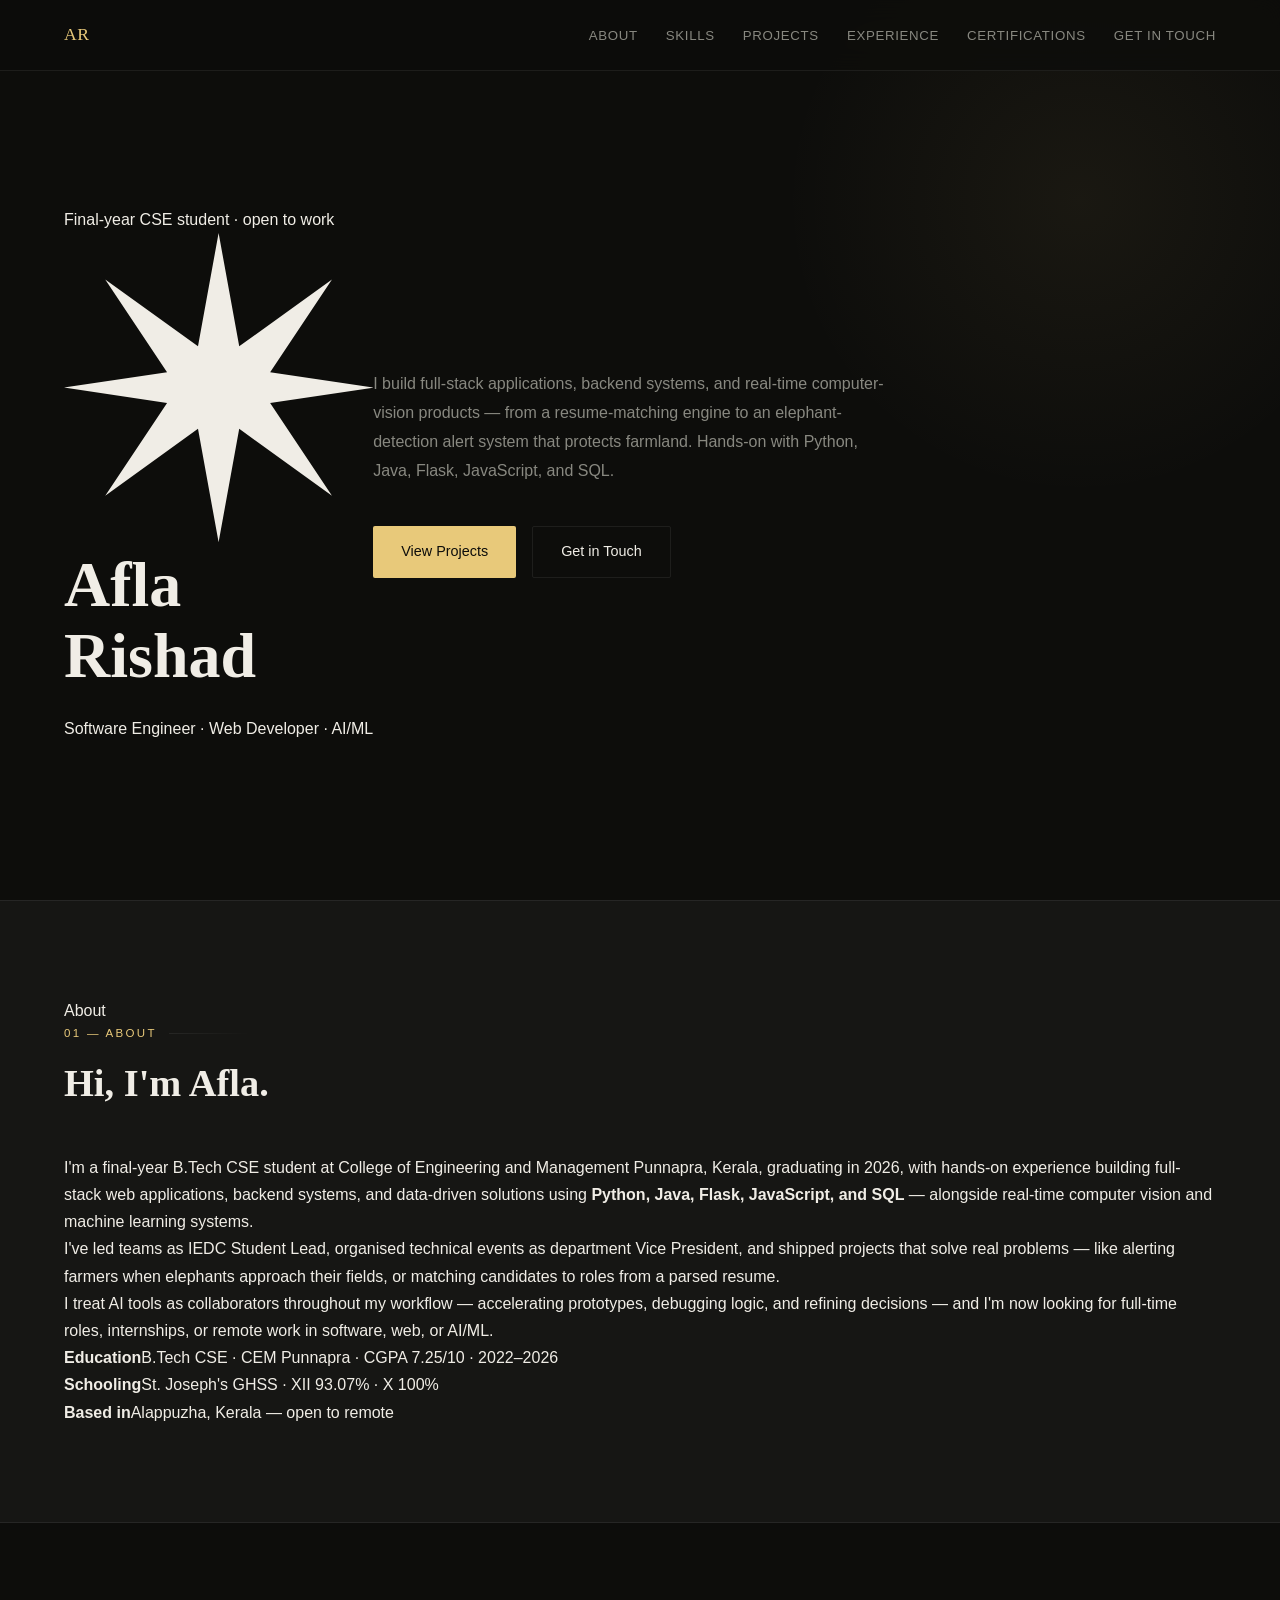
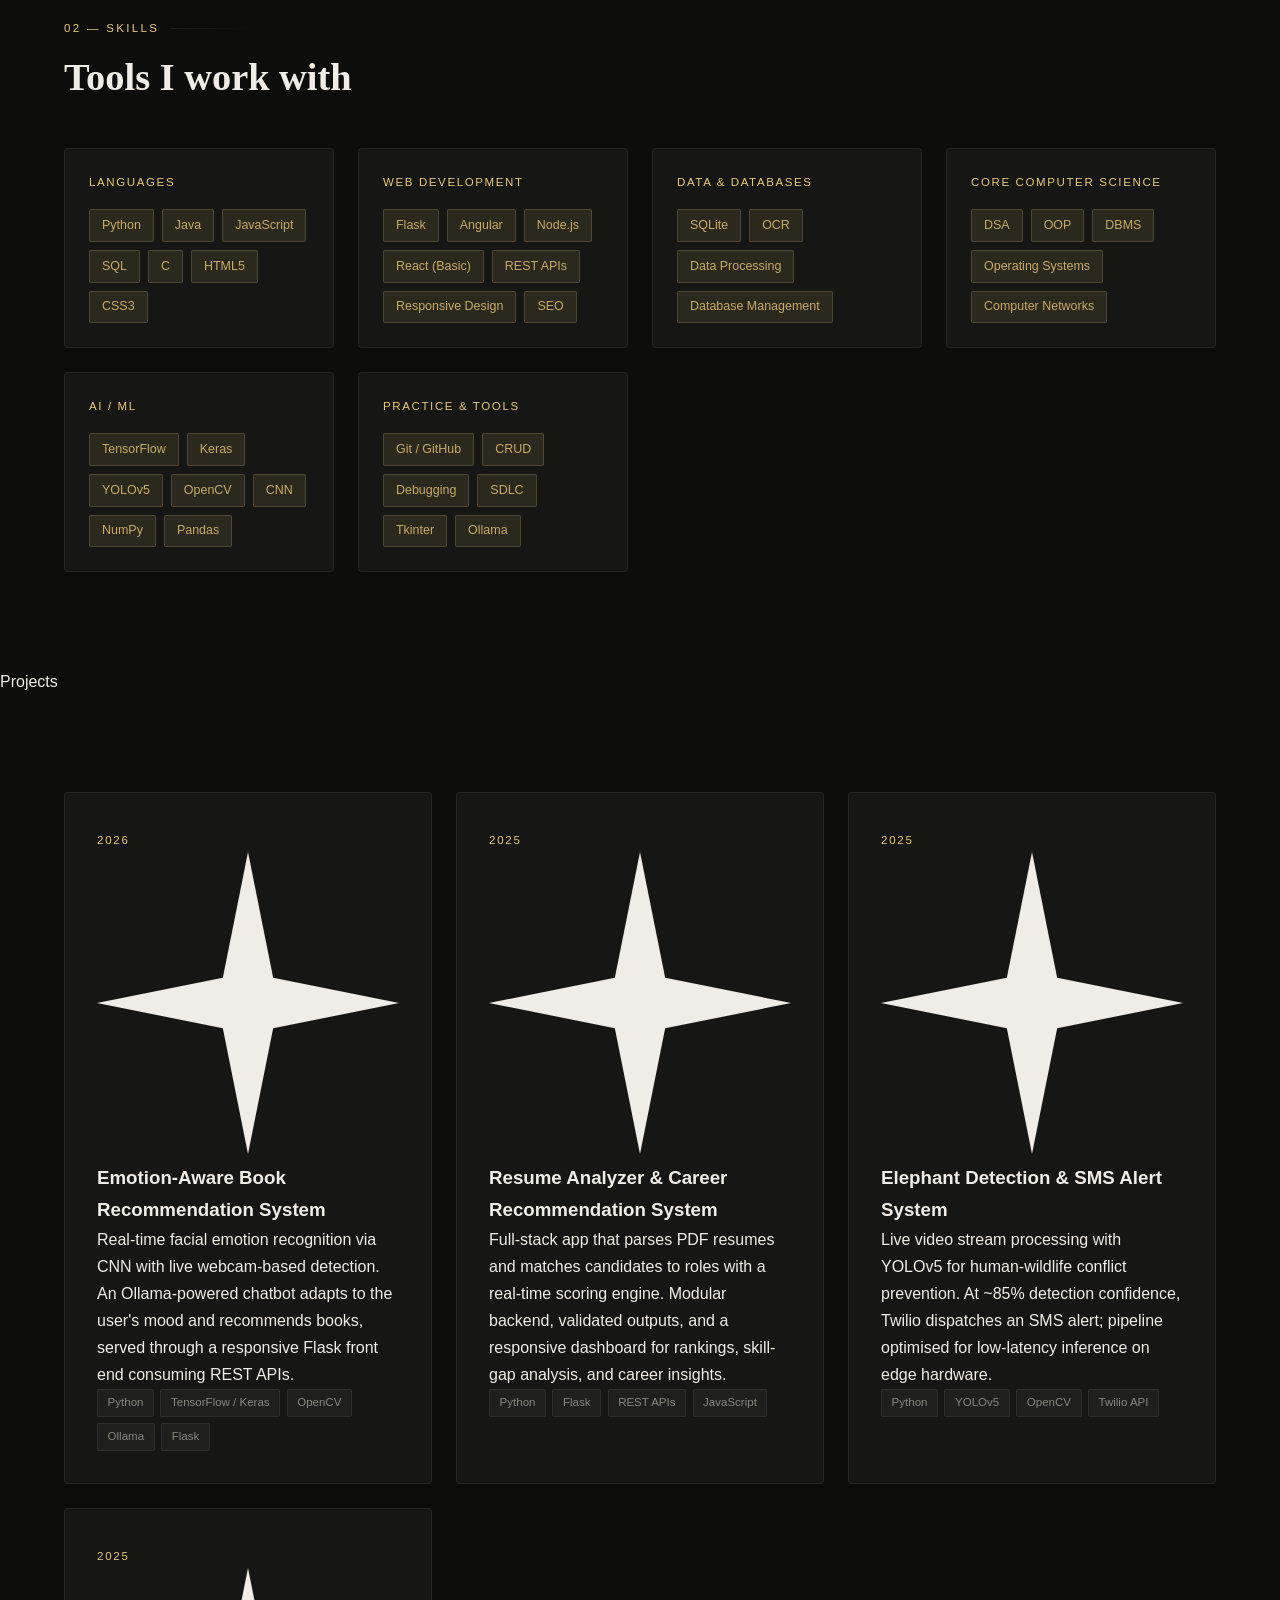
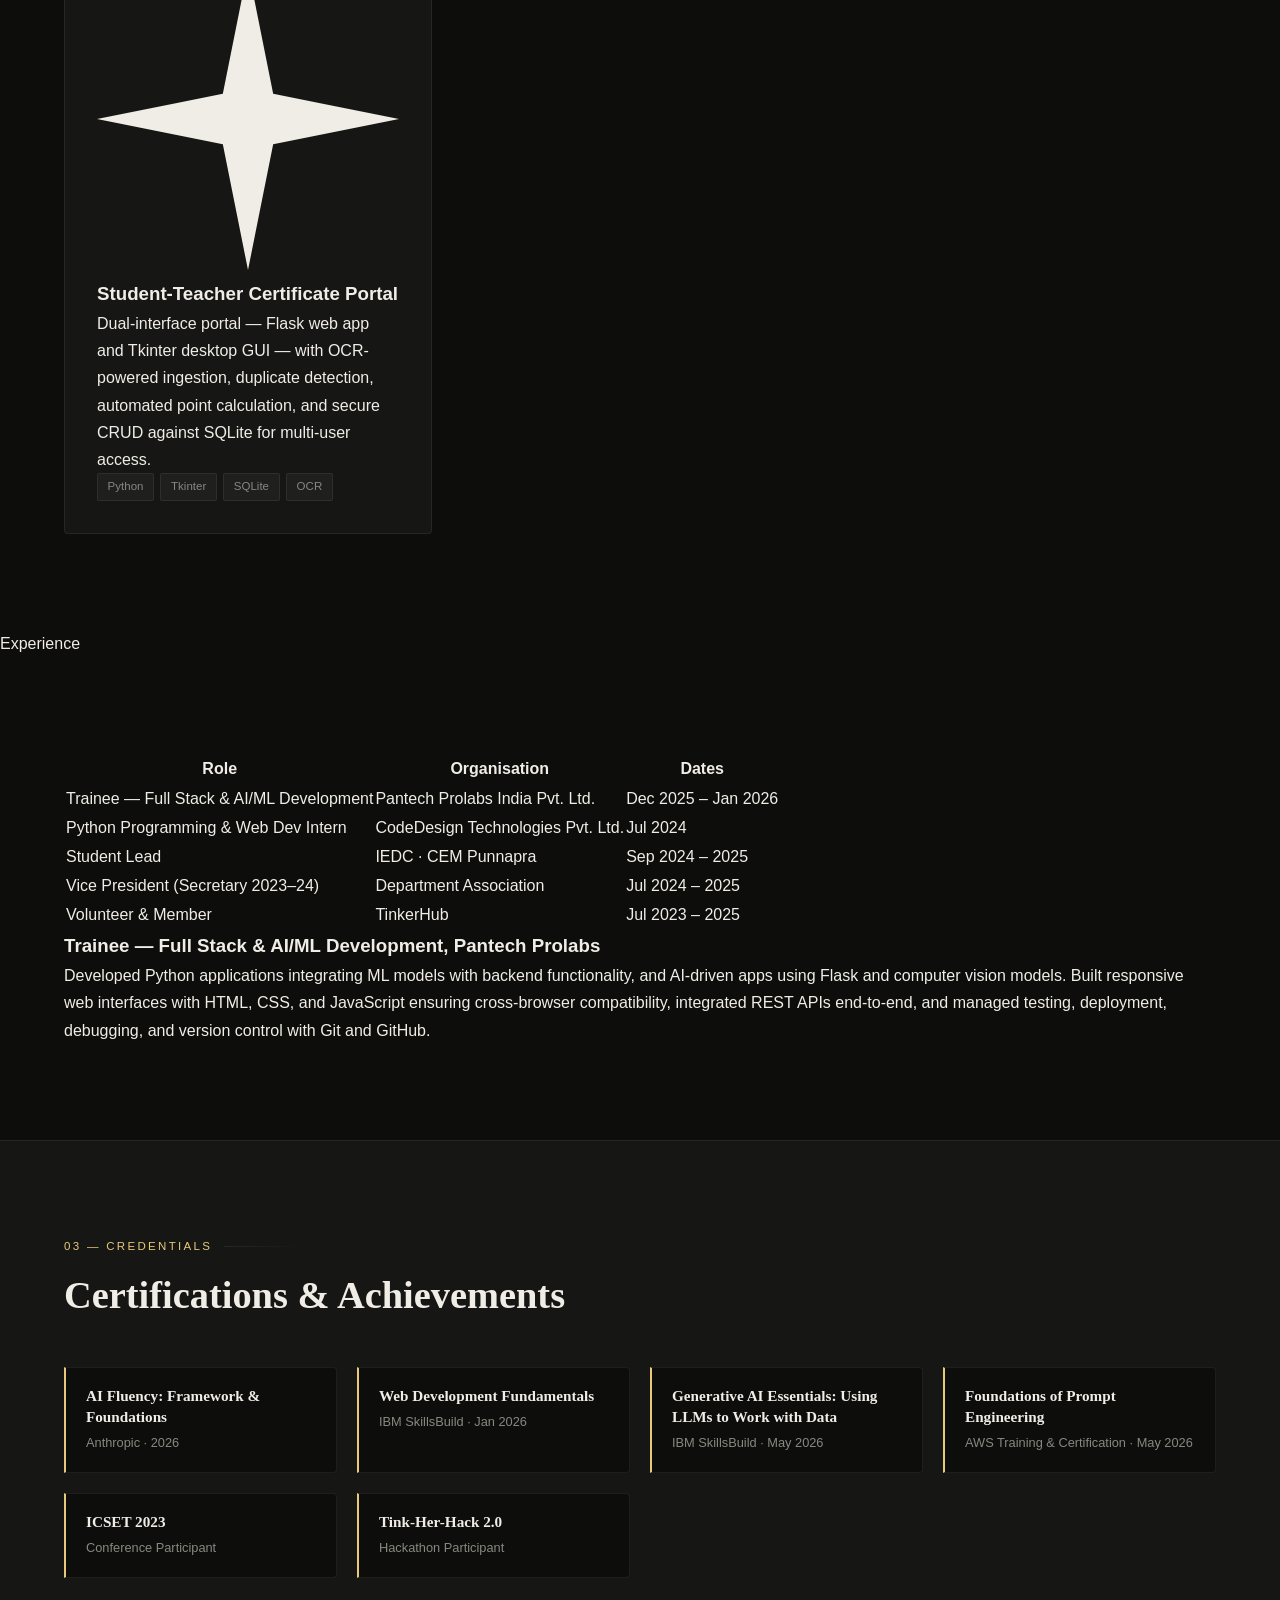
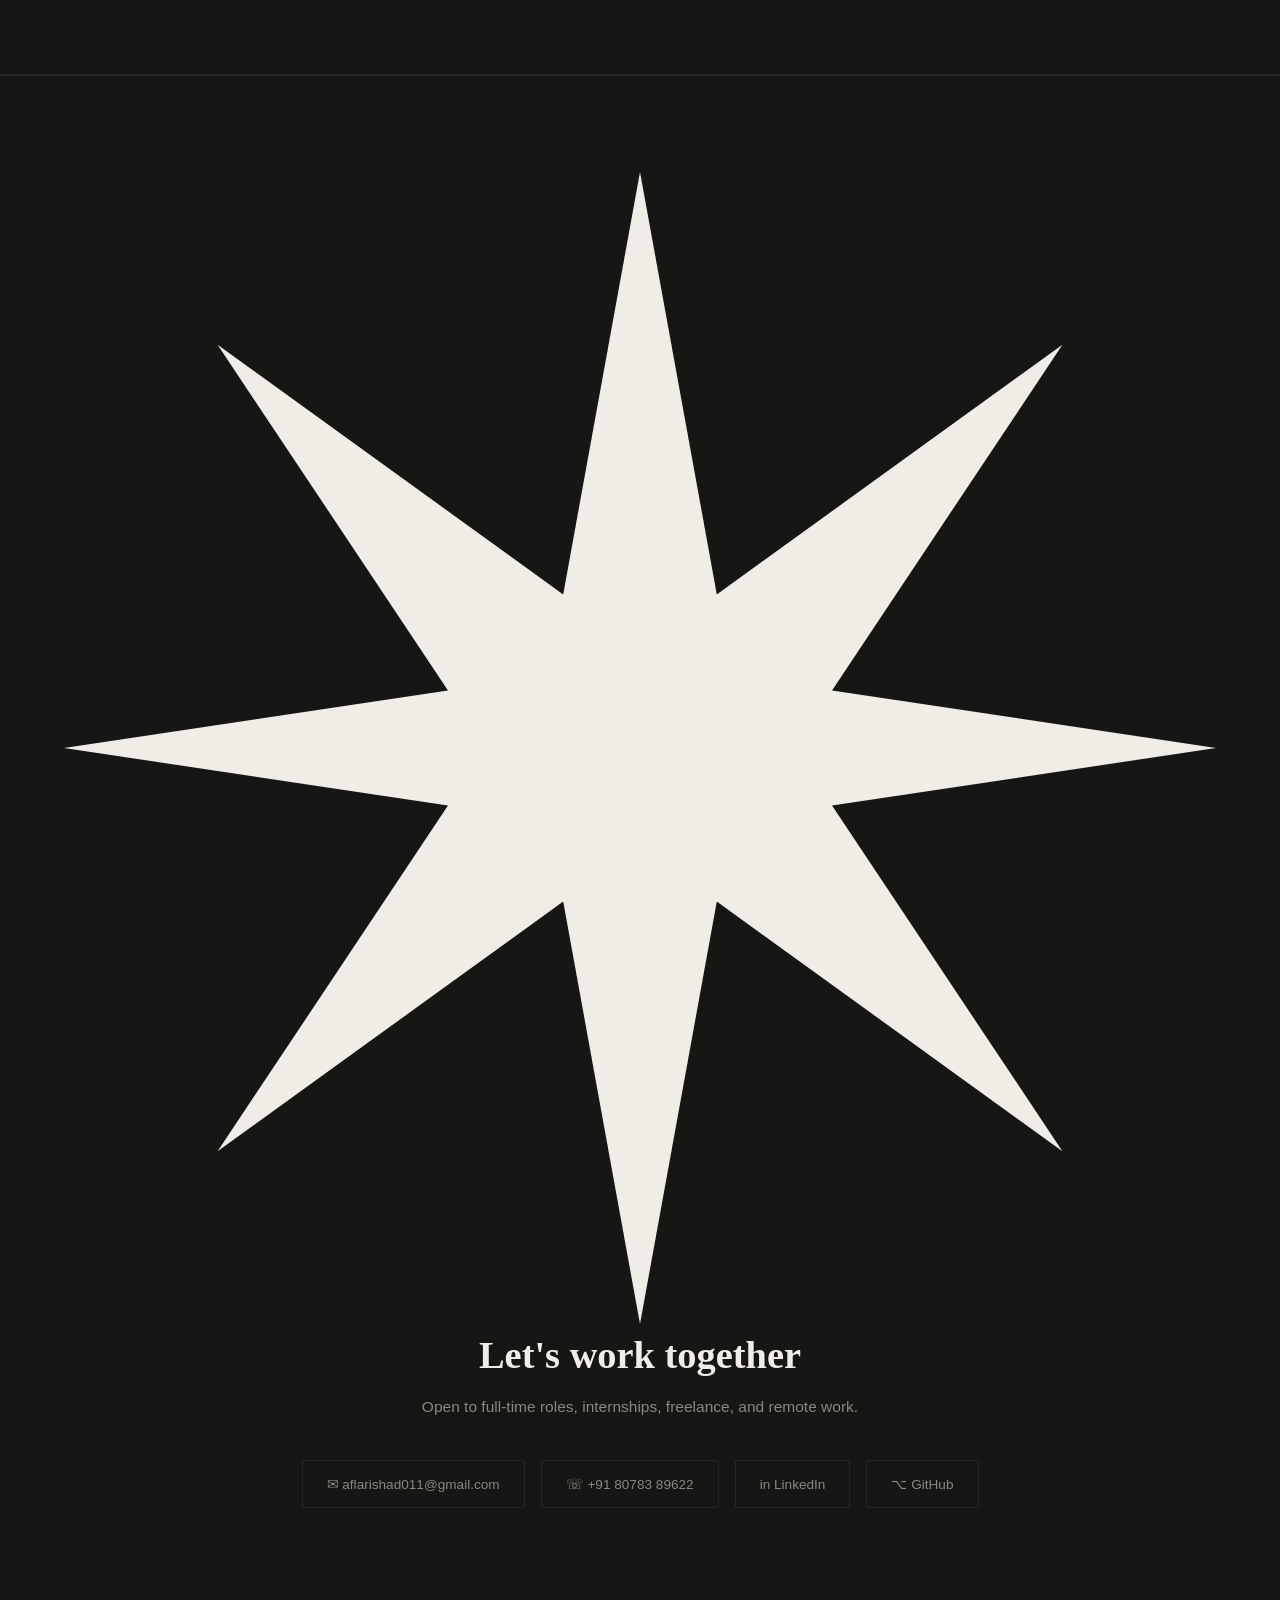
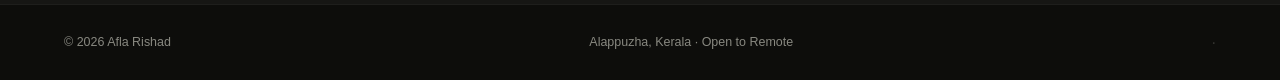
==== index.html @ 87b879f3 "Update index.html" ====
<!DOCTYPE html>
<html lang="en">
<head>
  <meta charset="UTF-8" />
  <meta name="viewport" content="width=device-width, initial-scale=1.0" />
  <title>Afla Rishad — Software Engineer</title>
  <link href="https://fonts.googleapis.com/css2?family=Space+Grotesk:wght@500;700&family=Inter:wght@400;500;600&display=swap" rel="stylesheet">
  <link rel="stylesheet" href="style.css">
</head>
<body>

<nav>
  <a href="#hero" class="nav-logo">AR</a>
  <ul class="nav-links">
    <li><a href="#about">About</a></li>
    <li><a href="#skills">Skills</a></li>
    <li><a href="#projects">Projects</a></li>
    <li><a href="#experience">Experience</a></li>
    <li><a href="#certifications">Certifications</a></li>
    <li><a href="#contact" class="nav-cta">Get in touch</a></li>
  </ul>
</nav>

<!-- HERO -->
<section id="hero">
  <div class="hero-card fade-in">
    <div class="hero-card-top">
      <span class="hero-tag">Final-year CSE student · open to work</span>
      <span class="hero-sun" aria-hidden="true">
        <svg viewBox="0 0 60 60"><path d="M30 0 L34 22 L52 9 L40 27 L60 30 L40 33 L52 51 L34 38 L30 60 L26 38 L8 51 L20 33 L0 30 L20 27 L8 9 L26 22 Z" fill="currentColor"/></svg>
      </span>
    </div>
    <h1>Afla<br>Rishad</h1>
    <p class="hero-role">Software Engineer · Web Developer · AI/ML</p>
    <div class="hero-shapes" aria-hidden="true">
      <span class="shape shape-yellow"></span>
      <span class="shape shape-blue"></span>
      <span class="shape shape-orange"></span>
    </div>
  </div>
  <div class="hero-side fade-in">
    <p class="hero-desc">
      I build full-stack applications, backend systems, and real-time computer-vision
      products — from a resume-matching engine to an elephant-detection alert system
      that protects farmland. Hands-on with Python, Java, Flask, JavaScript, and SQL.
    </p>
    <div class="hero-cta">
      <a href="#projects" class="btn-primary">View Projects</a>
      <a href="#contact" class="btn-ghost">Get in Touch</a>
    </div>
  </div>
</section>

<!-- ABOUT -->
<section id="about" class="about-section">
  <div class="about-card fade-in">
    <div class="about-photo">
      <span class="about-photo-label">About</span>
    </div>
    <div class="about-copy">
      <div class="section-label">01 — About</div>
      <h2>Hi, I'm Afla.</h2>
      <p>
        I'm a final-year B.Tech CSE student at College of Engineering and Management
        Punnapra, Kerala, graduating in 2026, with hands-on experience building
        full-stack web applications, backend systems, and data-driven solutions using
        <strong>Python, Java, Flask, JavaScript, and SQL</strong> — alongside real-time
        computer vision and machine learning systems.
      </p>
      <p>
        I've led teams as IEDC Student Lead, organised technical events as department
        Vice President, and shipped projects that solve real problems — like alerting
        farmers when elephants approach their fields, or matching candidates to roles
        from a parsed resume.
      </p>
      <p>
        I treat AI tools as collaborators throughout my workflow — accelerating
        prototypes, debugging logic, and refining decisions — and I'm now looking for
        full-time roles, internships, or remote work in software, web, or AI/ML.
      </p>
      <div class="about-facts">
        <div class="fact"><strong>Education</strong><span>B.Tech CSE · CEM Punnapra · CGPA 7.25/10 · 2022–2026</span></div>
        <div class="fact"><strong>Schooling</strong><span>St. Joseph's GHSS · XII 93.07% · X 100%</span></div>
        <div class="fact"><strong>Based in</strong><span>Alappuzha, Kerala — open to remote</span></div>
      </div>
    </div>
  </div>
</section>

<!-- SKILLS -->
<section id="skills">
  <div class="section-label fade-in">02 — Skills</div>
  <h2 class="fade-in">Tools I work with</h2>
  <div class="skills-grid fade-in">
    <div class="skill-group">
      <div class="skill-group-title">Languages</div>
      <div class="skill-tags">
        <span class="tag tag-green">Python</span>
        <span class="tag tag-green">Java</span>
        <span class="tag tag-green">JavaScript</span>
        <span class="tag tag-green">SQL</span>
        <span class="tag tag-green">C</span>
        <span class="tag tag-green">HTML5</span>
        <span class="tag tag-green">CSS3</span>
      </div>
    </div>
    <div class="skill-group">
      <div class="skill-group-title">Web Development</div>
      <div class="skill-tags">
        <span class="tag tag-blue">Flask</span>
        <span class="tag tag-blue">Angular</span>
        <span class="tag tag-blue">Node.js</span>
        <span class="tag tag-blue">React (Basic)</span>
        <span class="tag tag-blue">REST APIs</span>
        <span class="tag tag-blue">Responsive Design</span>
        <span class="tag tag-blue">SEO</span>
      </div>
    </div>
    <div class="skill-group">
      <div class="skill-group-title">Data & Databases</div>
      <div class="skill-tags">
        <span class="tag tag-yellow">SQLite</span>
        <span class="tag tag-yellow">OCR</span>
        <span class="tag tag-yellow">Data Processing</span>
        <span class="tag tag-yellow">Database Management</span>
      </div>
    </div>
    <div class="skill-group">
      <div class="skill-group-title">Core Computer Science</div>
      <div class="skill-tags">
        <span class="tag tag-orange">DSA</span>
        <span class="tag tag-orange">OOP</span>
        <span class="tag tag-orange">DBMS</span>
        <span class="tag tag-orange">Operating Systems</span>
        <span class="tag tag-orange">Computer Networks</span>
      </div>
    </div>
    <div class="skill-group">
      <div class="skill-group-title">AI / ML</div>
      <div class="skill-tags">
        <span class="tag tag-green">TensorFlow</span>
        <span class="tag tag-green">Keras</span>
        <span class="tag tag-green">YOLOv5</span>
        <span class="tag tag-green">OpenCV</span>
        <span class="tag tag-green">CNN</span>
        <span class="tag tag-green">NumPy</span>
        <span class="tag tag-green">Pandas</span>
      </div>
    </div>
    <div class="skill-group">
      <div class="skill-group-title">Practice & Tools</div>
      <div class="skill-tags">
        <span class="tag tag-blue">Git / GitHub</span>
        <span class="tag tag-blue">CRUD</span>
        <span class="tag tag-blue">Debugging</span>
        <span class="tag tag-blue">SDLC</span>
        <span class="tag tag-blue">Tkinter</span>
        <span class="tag tag-blue">Ollama</span>
      </div>
    </div>
  </div>
</section>

<!-- SECTION BANNER -->
<div class="banner banner-orange fade-in">
  <span>Projects</span>
</div>

<!-- PROJECTS -->
<section id="projects" class="projects-section">
  <div class="projects-grid fade-in">

    <article class="project-card">
      <div class="project-card-head">
        <span class="project-year">2026</span>
        <span class="project-spark" aria-hidden="true">
          <svg viewBox="0 0 24 24"><path d="M12 0l2 10 10 2-10 2-2 10-2-10L0 12l10-2z" fill="currentColor"/></svg>
        </span>
      </div>
      <h3>Emotion-Aware Book Recommendation System</h3>
      <p>
        Real-time facial emotion recognition via CNN with live webcam-based detection.
        An Ollama-powered chatbot adapts to the user's mood and recommends books,
        served through a responsive Flask front end consuming REST APIs.
      </p>
      <div class="project-stack">
        <span class="stack-tag">Python</span><span class="stack-tag">TensorFlow / Keras</span>
        <span class="stack-tag">OpenCV</span><span class="stack-tag">Ollama</span>
        <span class="stack-tag">Flask</span>
      </div>
    </article>

    <article class="project-card project-card-dark">
      <div class="project-card-head">
        <span class="project-year">2025</span>
        <span class="project-spark" aria-hidden="true">
          <svg viewBox="0 0 24 24"><path d="M12 0l2 10 10 2-10 2-2 10-2-10L0 12l10-2z" fill="currentColor"/></svg>
        </span>
      </div>
      <h3>Resume Analyzer & Career Recommendation System</h3>
      <p>
        Full-stack app that parses PDF resumes and matches candidates to roles with a
        real-time scoring engine. Modular backend, validated outputs, and a responsive
        dashboard for rankings, skill-gap analysis, and career insights.
      </p>
      <div class="project-stack">
        <span class="stack-tag">Python</span><span class="stack-tag">Flask</span>
        <span class="stack-tag">REST APIs</span><span class="stack-tag">JavaScript</span>
      </div>
    </article>

    <article class="project-card">
      <div class="project-card-head">
        <span class="project-year">2025</span>
        <span class="project-spark" aria-hidden="true">
          <svg viewBox="0 0 24 24"><path d="M12 0l2 10 10 2-10 2-2 10-2-10L0 12l10-2z" fill="currentColor"/></svg>
        </span>
      </div>
      <h3>Elephant Detection & SMS Alert System</h3>
      <p>
        Live video stream processing with YOLOv5 for human-wildlife conflict prevention.
        At ~85% detection confidence, Twilio dispatches an SMS alert; pipeline optimised
        for low-latency inference on edge hardware.
      </p>
      <div class="project-stack">
        <span class="stack-tag">Python</span><span class="stack-tag">YOLOv5</span>
        <span class="stack-tag">OpenCV</span><span class="stack-tag">Twilio API</span>
      </div>
    </article>

    <article class="project-card project-card-dark">
      <div class="project-card-head">
        <span class="project-year">2025</span>
        <span class="project-spark" aria-hidden="true">
          <svg viewBox="0 0 24 24"><path d="M12 0l2 10 10 2-10 2-2 10-2-10L0 12l10-2z" fill="currentColor"/></svg>
        </span>
      </div>
      <h3>Student-Teacher Certificate Portal</h3>
      <p>
        Dual-interface portal — Flask web app and Tkinter desktop GUI — with OCR-powered
        ingestion, duplicate detection, automated point calculation, and secure CRUD
        against SQLite for multi-user access.
      </p>
      <div class="project-stack">
        <span class="stack-tag">Python</span><span class="stack-tag">Tkinter</span>
        <span class="stack-tag">SQLite</span><span class="stack-tag">OCR</span>
      </div>
    </article>

  </div>
</section>

<!-- SECTION BANNER -->
<div class="banner banner-stripes fade-in">
  <span>Experience</span>
</div>

<!-- EXPERIENCE -->
<section id="experience">
  <table class="exp-table fade-in">
    <thead>
      <tr><th>Role</th><th>Organisation</th><th>Dates</th></tr>
    </thead>
    <tbody>
      <tr>
        <td>Trainee — Full Stack & AI/ML Development</td>
        <td>Pantech Prolabs India Pvt. Ltd.</td>
        <td>Dec 2025 – Jan 2026</td>
      </tr>
      <tr>
        <td>Python Programming & Web Dev Intern</td>
        <td>CodeDesign Technologies Pvt. Ltd.</td>
        <td>Jul 2024</td>
      </tr>
      <tr>
        <td>Student Lead</td>
        <td>IEDC · CEM Punnapra</td>
        <td>Sep 2024 – 2025</td>
      </tr>
      <tr>
        <td>Vice President <span class="muted-note">(Secretary 2023–24)</span></td>
        <td>Department Association</td>
        <td>Jul 2024 – 2025</td>
      </tr>
      <tr>
        <td>Volunteer & Member</td>
        <td>TinkerHub</td>
        <td>Jul 2023 – 2025</td>
      </tr>
    </tbody>
  </table>

  <div class="exp-detail fade-in">
    <h3>Trainee — Full Stack & AI/ML Development, Pantech Prolabs</h3>
    <p>
      Developed Python applications integrating ML models with backend functionality,
      and AI-driven apps using Flask and computer vision models. Built responsive web
      interfaces with HTML, CSS, and JavaScript ensuring cross-browser compatibility,
      integrated REST APIs end-to-end, and managed testing, deployment, debugging, and
      version control with Git and GitHub.
    </p>
  </div>
</section>

<!-- CERTIFICATIONS -->
<section id="certifications">
  <div class="section-label fade-in">03 — Credentials</div>
  <h2 class="fade-in">Certifications & Achievements</h2>
  <div class="cert-grid fade-in">
    <div class="cert-item"><strong>AI Fluency: Framework & Foundations</strong><span>Anthropic · 2026</span></div>
    <div class="cert-item"><strong>Web Development Fundamentals</strong><span>IBM SkillsBuild · Jan 2026</span></div>
    <div class="cert-item"><strong>Generative AI Essentials: Using LLMs to Work with Data</strong><span>IBM SkillsBuild · May 2026</span></div>
    <div class="cert-item"><strong>Foundations of Prompt Engineering</strong><span>AWS Training & Certification · May 2026</span></div>
    <div class="cert-item"><strong>ICSET 2023</strong><span>Conference Participant</span></div>
    <div class="cert-item"><strong>Tink-Her-Hack 2.0</strong><span>Hackathon Participant</span></div>
  </div>
</section>

<!-- CONTACT -->
<section id="contact">
  <div class="contact-card fade-in">
    <div class="contact-text">
      <span class="hero-sun small" aria-hidden="true">
        <svg viewBox="0 0 60 60"><path d="M30 0 L34 22 L52 9 L40 27 L60 30 L40 33 L52 51 L34 38 L30 60 L26 38 L8 51 L20 33 L0 30 L20 27 L8 9 L26 22 Z" fill="currentColor"/></svg>
      </span>
      <h2>Let's work together</h2>
      <p>Open to full-time roles, internships, freelance, and remote work.</p>
    </div>
    <div class="contact-links">
      <a href="mailto:aflarishad011@gmail.com" class="contact-link">✉ aflarishad011@gmail.com</a>
      <a href="tel:+918078389622" class="contact-link">☏ +91 80783 89622</a>
      <a href="https://linkedin.com/in/afla-rishad" target="_blank" class="contact-link">in LinkedIn</a>
      <a href="https://github.com/AflaRishad" target="_blank" class="contact-link">⌥ GitHub</a>
    </div>
  </div>
</section>

<footer>
  <span>© 2026 Afla Rishad</span>
  <span>Alappuzha, Kerala · Open to Remote</span>
  <span class="easter-egg-trigger" title="*" id="easterTrigger">·</span>
</footer>

<div id="tttOverlay" class="ttt-overlay" style="display:none;">
  <div class="ttt-modal">
    <button class="ttt-close" id="tttClose">✕</button>
    <div class="ttt-header">
      <span class="ttt-eyebrow">Taking a break?</span>
      <h3>Tic Tac Toe</h3>
    </div>
    <div class="ttt-status" id="tttStatus">Your turn — you're X</div>
    <div class="ttt-board" id="tttBoard">
      <div class="ttt-cell" data-i="0"></div>
      <div class="ttt-cell" data-i="1"></div>
      <div class="ttt-cell" data-i="2"></div>
      <div class="ttt-cell" data-i="3"></div>
      <div class="ttt-cell" data-i="4"></div>
      <div class="ttt-cell" data-i="5"></div>
      <div class="ttt-cell" data-i="6"></div>
      <div class="ttt-cell" data-i="7"></div>
      <div class="ttt-cell" data-i="8"></div>
    </div>
    <button class="ttt-reset" id="tttReset">New Game</button>
  </div>
</div>

<script src="script.js"></script>
</body>
</html>
---- style.css ----
*, *::before, *::after { box-sizing: border-box; margin: 0; padding: 0; }

:root {
  --bg: #0d0d0b;
  --surface: #161614;
  --border: rgba(255,255,255,0.07);
  --accent: #e8c97a;
  --accent-dim: rgba(232,201,122,0.12);
  --text: #f0ede6;
  --muted: #888880;
  --tag-bg: rgba(232,201,122,0.1);
}

html { scroll-behavior: smooth; }

body {
  font-family: 'DM Sans', sans-serif;
  background: var(--bg);
  color: var(--text);
  line-height: 1.7;
  overflow-x: hidden;
}

.fade-in { opacity: 0; transform: translateY(18px); transition: opacity 0.55s ease, transform 0.55s ease; }
.fade-in.visible { opacity: 1; transform: translateY(0); }

nav {
  position: fixed; top: 0; left: 0; right: 0; z-index: 100;
  display: flex; align-items: center; justify-content: space-between;
  padding: 1.25rem 4rem;
  background: rgba(13,13,11,0.85);
  backdrop-filter: blur(12px);
  border-bottom: 1px solid var(--border);
}

.nav-logo {
  font-family: 'Playfair Display', serif;
  font-size: 1.1rem;
  letter-spacing: 0.03em;
  color: var(--accent);
  text-decoration: none;
}

.nav-links { display: flex; gap: 1.75rem; list-style: none; }

.nav-links a {
  text-decoration: none;
  color: var(--muted);
  font-size: 0.83rem;
  font-weight: 400;
  letter-spacing: 0.05em;
  text-transform: uppercase;
  transition: color 0.2s;
}

.nav-links a:hover { color: var(--accent); }

#hero {
  min-height: 100vh;
  display: flex;
  align-items: center;
  padding: 7rem 4rem 4rem;
  position: relative;
  overflow: hidden;
}

#hero .hero-left { max-width: 680px; }

#hero::before {
  content: '';
  position: absolute;
  top: -100px;
  right: -100px;
  width: 600px;
  height: 600px;
  background: radial-gradient(circle, rgba(232,201,122,0.06) 0%, transparent 70%);
  pointer-events: none;
}

.hero-eyebrow {
  font-size: 0.78rem;
  letter-spacing: 0.18em;
  text-transform: uppercase;
  color: var(--accent);
  font-weight: 500;
  margin-bottom: 1.25rem;
  display: flex;
  align-items: center;
  gap: 0.75rem;
}

.hero-eyebrow::before {
  content: '';
  display: block;
  width: 30px;
  height: 1px;
  background: var(--accent);
}

h1 {
  font-family: 'Playfair Display', serif;
  font-size: clamp(2.8rem, 5vw, 4.5rem);
  font-weight: 700;
  line-height: 1.1;
  margin-bottom: 1.5rem;
}

h1 em { font-style: italic; color: var(--accent); }

.hero-desc {
  font-size: 1rem;
  color: var(--muted);
  max-width: 520px;
  line-height: 1.8;
  margin-bottom: 2.5rem;
}

.hero-cta { display: flex; gap: 1rem; flex-wrap: wrap; }

.btn-primary {
  display: inline-flex;
  align-items: center;
  gap: 0.5rem;
  padding: 0.8rem 1.75rem;
  background: var(--accent);
  color: #0d0d0b;
  font-family: 'DM Sans', sans-serif;
  font-weight: 500;
  font-size: 0.9rem;
  text-decoration: none;
  border-radius: 2px;
  transition: opacity 0.2s;
}

.btn-primary:hover { opacity: 0.88; }

.btn-ghost {
  display: inline-flex;
  align-items: center;
  gap: 0.5rem;
  padding: 0.8rem 1.75rem;
  border: 1px solid var(--border);
  color: var(--text);
  font-family: 'DM Sans', sans-serif;
  font-size: 0.9rem;
  font-weight: 400;
  text-decoration: none;
  border-radius: 2px;
  transition: border-color 0.2s, color 0.2s;
}

.btn-ghost:hover { border-color: var(--accent); color: var(--accent); }

section { padding: 6rem 4rem; }

.section-label {
  font-size: 0.72rem;
  letter-spacing: 0.2em;
  text-transform: uppercase;
  color: var(--accent);
  font-weight: 500;
  display: flex;
  align-items: center;
  gap: 0.75rem;
  margin-bottom: 1rem;
}

.section-label::after {
  content: '';
  flex: 1;
  height: 1px;
  background: linear-gradient(to right, var(--border), transparent);
  max-width: 80px;
}

h2 {
  font-family: 'Playfair Display', serif;
  font-size: clamp(1.8rem, 3vw, 2.6rem);
  font-weight: 700;
  line-height: 1.2;
  margin-bottom: 3rem;
}

#about {
  background: var(--surface);
  border-top: 1px solid var(--border);
  border-bottom: 1px solid var(--border);
}

.about-grid {
  display: grid;
  grid-template-columns: 1.2fr 1fr;
  gap: 5rem;
  align-items: start;
}

.about-text p {
  color: var(--muted);
  font-size: 0.97rem;
  line-height: 1.9;
  margin-bottom: 1.25rem;
}

.about-text p span { color: var(--text); }

.about-highlights { display: flex; flex-direction: column; gap: 1rem; }

.highlight-item {
  background: var(--bg);
  border: 1px solid var(--border);
  border-left: 2px solid var(--accent);
  padding: 1rem 1.25rem;
  border-radius: 0 4px 4px 0;
}

.highlight-item strong {
  color: var(--accent);
  font-weight: 500;
  font-size: 0.85rem;
  display: block;
  margin-bottom: 0.2rem;
}

.highlight-item span { color: var(--muted); font-size: 0.82rem; }

.skills-grid {
  display: grid;
  grid-template-columns: repeat(auto-fit, minmax(220px, 1fr));
  gap: 1.5rem;
}

.skill-group {
  background: var(--surface);
  border: 1px solid var(--border);
  border-radius: 4px;
  padding: 1.5rem;
}

.skill-group-title {
  font-size: 0.72rem;
  letter-spacing: 0.14em;
  text-transform: uppercase;
  color: var(--accent);
  font-weight: 500;
  margin-bottom: 1rem;
}

.skill-tags { display: flex; flex-wrap: wrap; gap: 0.5rem; }

.tag {
  padding: 0.3rem 0.75rem;
  background: var(--tag-bg);
  border: 1px solid rgba(232,201,122,0.2);
  border-radius: 2px;
  font-size: 0.78rem;
  color: #c8ab66;
  font-weight: 400;
}

.projects-grid {
  display: grid;
  grid-template-columns: repeat(auto-fit, minmax(300px, 1fr));
  gap: 1.5rem;
}

.project-card {
  background: var(--surface);
  border: 1px solid var(--border);
  border-radius: 4px;
  padding: 2rem;
  transition: border-color 0.2s;
}

.project-card:hover { border-color: rgba(232,201,122,0.25); }

.project-year {
  font-size: 0.72rem;
  letter-spacing: 0.15em;
  color: var(--accent);
  font-weight: 500;
  margin-bottom: 0.75rem;
}

.project-title {
  font-family: 'Playfair Display', serif;
  font-size: 1.2rem;
  font-weight: 700;
  margin-bottom: 0.75rem;
  line-height: 1.3;
}

.project-desc {
  color: var(--muted);
  font-size: 0.88rem;
  line-height: 1.8;
  margin-bottom: 1.25rem;
}

.project-stack { display: flex; flex-wrap: wrap; gap: 0.4rem; }

.stack-tag {
  padding: 0.2rem 0.6rem;
  background: rgba(255,255,255,0.04);
  border: 1px solid var(--border);
  border-radius: 2px;
  font-size: 0.72rem;
  color: var(--muted);
}

.exp-list { display: flex; flex-direction: column; gap: 0; }

.exp-item {
  display: grid;
  grid-template-columns: 160px 1fr;
  gap: 2rem;
  padding: 2rem 0;
  border-bottom: 1px solid var(--border);
}

.exp-item:first-child { border-top: 1px solid var(--border); }

.exp-date {
  font-size: 0.78rem;
  color: var(--muted);
  padding-top: 0.25rem;
  letter-spacing: 0.04em;
}

.exp-content h3 {
  font-family: 'Playfair Display', serif;
  font-size: 1.05rem;
  font-weight: 700;
  margin-bottom: 0.2rem;
}

.exp-company {
  font-size: 0.82rem;
  color: var(--accent);
  margin-bottom: 0.6rem;
  font-weight: 500;
}

.exp-desc { font-size: 0.88rem; color: var(--muted); line-height: 1.8; }

/* ── CERTIFICATIONS ── */
#certifications { background: var(--surface); border-top: 1px solid var(--border); border-bottom: 1px solid var(--border); }

.cert-grid {
  display: grid;
  grid-template-columns: repeat(auto-fit, minmax(260px, 1fr));
  gap: 1.25rem;
}

.cert-item {
  background: var(--bg);
  border: 1px solid var(--border);
  border-left: 2px solid var(--accent);
  padding: 1.1rem 1.25rem;
  border-radius: 0 4px 4px 0;
  display: flex;
  flex-direction: column;
  gap: 0.3rem;
}

.cert-item strong {
  font-family: 'Playfair Display', serif;
  font-size: 0.95rem;
  font-weight: 700;
  color: var(--text);
  line-height: 1.4;
}

.cert-item span { color: var(--muted); font-size: 0.8rem; }

#contact { text-align: center; background: var(--surface); border-top: 1px solid var(--border); }

.contact-inner { max-width: 640px; margin: 0 auto; }

#contact h2 { margin-bottom: 1rem; }

#contact p { color: var(--muted); font-size: 0.97rem; margin-bottom: 2.5rem; }

.contact-links { display: flex; flex-wrap: wrap; gap: 1rem; justify-content: center; }

.contact-link {
  display: inline-flex;
  align-items: center;
  gap: 0.5rem;
  padding: 0.7rem 1.5rem;
  border: 1px solid var(--border);
  color: var(--muted);
  text-decoration: none;
  font-size: 0.85rem;
  border-radius: 2px;
  transition: border-color 0.2s, color 0.2s;
}

.contact-link:hover { border-color: var(--accent); color: var(--accent); }

footer {
  display: flex;
  align-items: center;
  justify-content: space-between;
  padding: 1.5rem 4rem;
  border-top: 1px solid var(--border);
  font-size: 0.78rem;
  color: var(--muted);
}

.easter-egg-trigger {
  cursor: default;
  user-select: none;
  opacity: 0.3;
  transition: opacity 0.2s, color 0.2s;
  font-size: 1rem;
}

.easter-egg-trigger:hover { opacity: 1; color: var(--accent); cursor: pointer; }

.ttt-overlay {
  position: fixed;
  inset: 0;
  background: rgba(0,0,0,0.7);
  backdrop-filter: blur(6px);
  z-index: 200;
  display: flex;
  align-items: center;
  justify-content: center;
  animation: fadeIn 0.2s ease;
}

@keyframes fadeIn { from { opacity: 0; } to { opacity: 1; } }

.ttt-modal {
  background: var(--surface);
  border: 1px solid var(--border);
  border-radius: 6px;
  padding: 2.5rem;
  width: 340px;
  position: relative;
  animation: slideUp 0.25s ease;
}

@keyframes slideUp { from { transform: translateY(20px); opacity: 0; } to { transform: translateY(0); opacity: 1; } }

.ttt-close {
  position: absolute;
  top: 1rem;
  right: 1rem;
  background: none;
  border: none;
  color: var(--muted);
  font-size: 0.9rem;
  cursor: pointer;
  transition: color 0.2s;
}

.ttt-close:hover { color: var(--text); }

.ttt-header { margin-bottom: 1.25rem; }

.ttt-eyebrow {
  font-size: 0.68rem;
  letter-spacing: 0.2em;
  text-transform: uppercase;
  color: var(--accent);
  display: block;
  margin-bottom: 0.3rem;
}

.ttt-modal h3 { font-family: 'Playfair Display', serif; font-size: 1.4rem; font-weight: 700; }

.ttt-status { font-size: 0.82rem; color: var(--muted); margin-bottom: 1.25rem; min-height: 1.2em; }

.ttt-board { display: grid; grid-template-columns: repeat(3, 1fr); gap: 6px; margin-bottom: 1.5rem; }

.ttt-cell {
  aspect-ratio: 1;
  background: var(--bg);
  border: 1px solid var(--border);
  border-radius: 3px;
  display: flex;
  align-items: center;
  justify-content: center;
  font-family: 'Playfair Display', serif;
  font-size: 1.6rem;
  font-weight: 700;
  cursor: pointer;
  transition: border-color 0.15s, background 0.15s;
  color: var(--text);
}

.ttt-cell:hover:not(.taken) { border-color: rgba(232,201,122,0.3); background: rgba(232,201,122,0.04); }
.ttt-cell.taken { cursor: default; }
.ttt-cell.x-mark { color: var(--accent); }
.ttt-cell.o-mark { color: var(--muted); }
.ttt-cell.win-cell { border-color: var(--accent); background: var(--accent-dim); }

.ttt-reset {
  width: 100%;
  padding: 0.65rem;
  background: none;
  border: 1px solid var(--border);
  color: var(--muted);
  font-family: 'DM Sans', sans-serif;
  font-size: 0.82rem;
  border-radius: 2px;
  cursor: pointer;
  transition: border-color 0.2s, color 0.2s;
}

.ttt-reset:hover { border-color: var(--accent); color: var(--accent); }

@media (max-width: 768px) {
  nav { padding: 1rem 1.5rem; }
  .nav-links { gap: 1rem; flex-wrap: wrap; }
  .nav-links a { font-size: 0.72rem; }
  #hero { padding: 6rem 1.5rem 3rem; }
  section { padding: 4rem 1.5rem; }
  .about-grid { grid-template-columns: 1fr; gap: 2.5rem; }
  .exp-item { grid-template-columns: 1fr; gap: 0.5rem; }
  footer { padding: 1.25rem 1.5rem; flex-direction: column; gap: 0.5rem; text-align: center; }
}
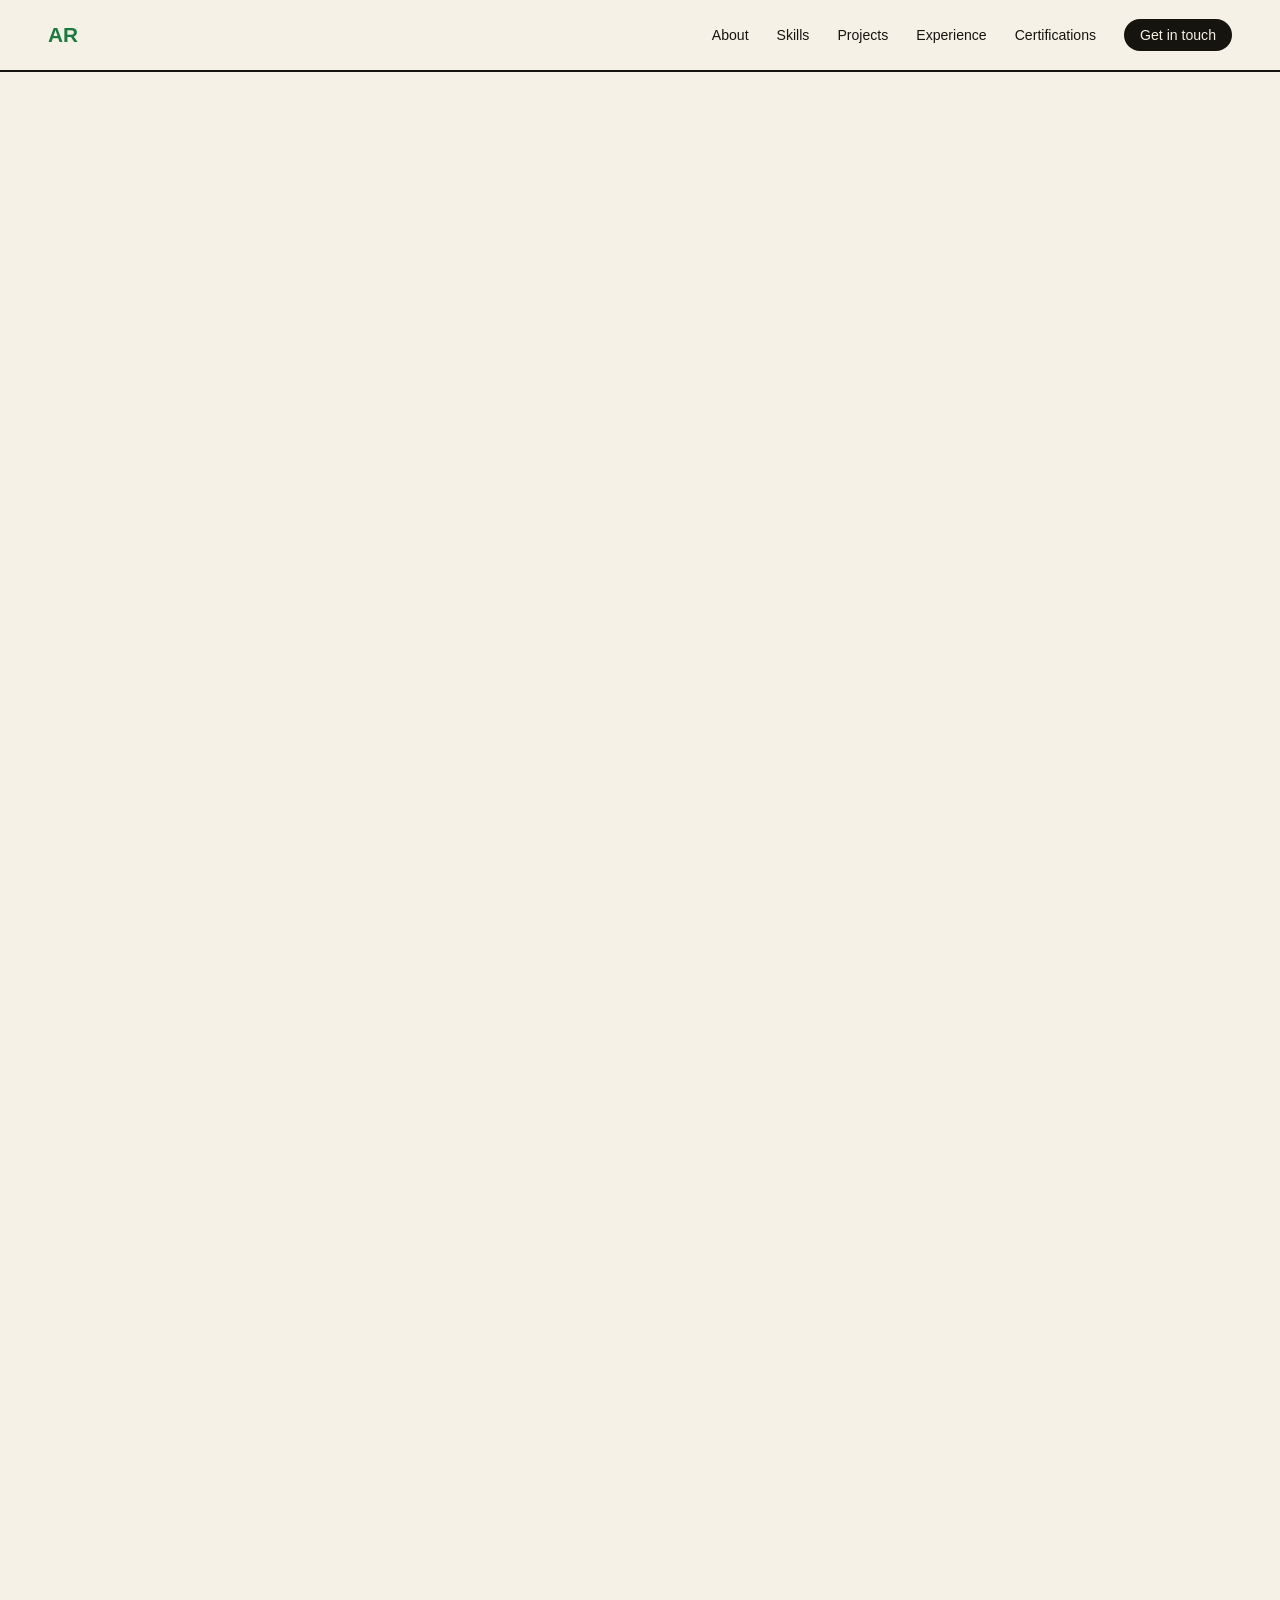
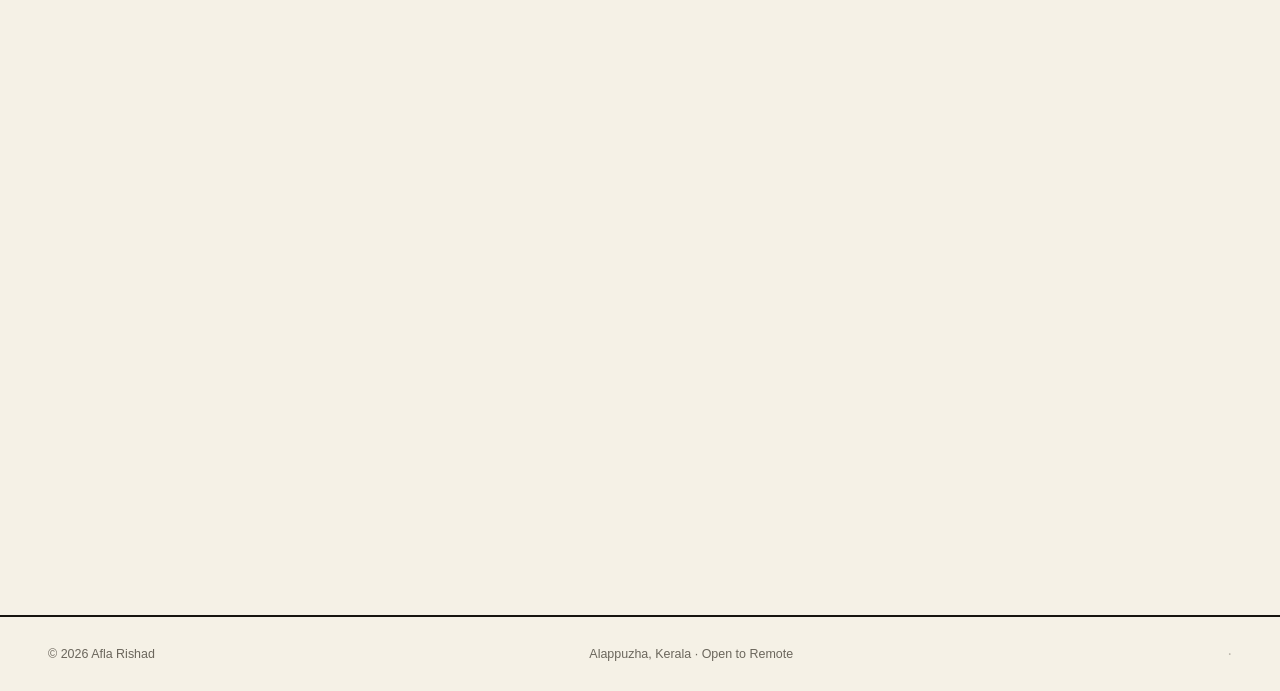
==== commit 2d935685: "Update index.html" ====
--- a/index.html
+++ b/index.html
@@ -25,7 +25,7 @@
 <section id="hero">
   <div class="hero-card fade-in">
     <div class="hero-card-top">
-      <span class="hero-tag">Final-year CSE student · open to work</span>
+      <span class="hero-tag">CSE Graduate · open to work</span>
       <span class="hero-sun" aria-hidden="true">
         <svg viewBox="0 0 60 60"><path d="M30 0 L34 22 L52 9 L40 27 L60 30 L40 33 L52 51 L34 38 L30 60 L26 38 L8 51 L20 33 L0 30 L20 27 L8 9 L26 22 Z" fill="currentColor"/></svg>
       </span>
@@ -61,8 +61,8 @@
       <div class="section-label">01 — About</div>
       <h2>Hi, I'm Afla.</h2>
       <p>
-        I'm a final-year B.Tech CSE student at College of Engineering and Management
-        Punnapra, Kerala, graduating in 2026, with hands-on experience building
+        I'm a Computer Science graduate (B.Tech, June 2026) from College of Engineering
+        and Management Punnapra, Kerala, with hands-on experience building
         full-stack web applications, backend systems, and data-driven solutions using
         <strong>Python, Java, Flask, JavaScript, and SQL</strong> — alongside real-time
         computer vision and machine learning systems.
@@ -79,7 +79,7 @@
         full-time roles, internships, or remote work in software, web, or AI/ML.
       </p>
       <div class="about-facts">
-        <div class="fact"><strong>Education</strong><span>B.Tech CSE · CEM Punnapra · CGPA 7.25/10 · 2022–2026</span></div>
+        <div class="fact"><strong>Education</strong><span>B.Tech CSE · CEM Punnapra · CGPA 7.25/10 · 2022–2026 (Graduated)</span></div>
         <div class="fact"><strong>Schooling</strong><span>St. Joseph's GHSS · XII 93.07% · X 100%</span></div>
         <div class="fact"><strong>Based in</strong><span>Alappuzha, Kerala — open to remote</span></div>
       </div>
--- a/style.css
+++ b/style.css
@@ -1,408 +1,472 @@
 *, *::before, *::after { box-sizing: border-box; margin: 0; padding: 0; }
 
 :root {
-  --bg: #0d0d0b;
-  --surface: #161614;
-  --border: rgba(255,255,255,0.07);
-  --accent: #e8c97a;
-  --accent-dim: rgba(232,201,122,0.12);
-  --text: #f0ede6;
-  --muted: #888880;
-  --tag-bg: rgba(232,201,122,0.1);
+  --bg: #F5F1E6;
+  --ink: #16140F;
+  --paper: #FFFFFF;
+  --green: #1B7A3D;
+  --green-light: #BFE6A8;
+  --orange: #E8431C;
+  --blue: #1A3FA0;
+  --yellow: #F2B705;
+  --brown: #6B4226;
+  --muted: #6b665c;
+  --border: rgba(22,20,15,0.1);
 }
 
 html { scroll-behavior: smooth; }
 
 body {
-  font-family: 'DM Sans', sans-serif;
+  font-family: 'Inter', sans-serif;
   background: var(--bg);
-  color: var(--text);
-  line-height: 1.7;
+  color: var(--ink);
+  line-height: 1.65;
   overflow-x: hidden;
+}
+
+h1, h2, h3, .nav-logo, .hero-tag, .btn-primary, .btn-ghost, .section-label, .skill-group-title,
+.project-year, .banner span, .cert-item strong, .exp-table th, .contact-link {
+  font-family: 'Space Grotesk', sans-serif;
 }
 
 .fade-in { opacity: 0; transform: translateY(18px); transition: opacity 0.55s ease, transform 0.55s ease; }
 .fade-in.visible { opacity: 1; transform: translateY(0); }
 
+/* ── NAV ── */
 nav {
   position: fixed; top: 0; left: 0; right: 0; z-index: 100;
   display: flex; align-items: center; justify-content: space-between;
-  padding: 1.25rem 4rem;
-  background: rgba(13,13,11,0.85);
-  backdrop-filter: blur(12px);
-  border-bottom: 1px solid var(--border);
+  padding: 1.1rem 3rem;
+  background: rgba(245,241,230,0.9);
+  backdrop-filter: blur(10px);
+  border-bottom: 2px solid var(--ink);
 }
 
 .nav-logo {
-  font-family: 'Playfair Display', serif;
-  font-size: 1.1rem;
-  letter-spacing: 0.03em;
-  color: var(--accent);
+  font-weight: 700;
+  font-size: 1.3rem;
+  color: var(--green);
   text-decoration: none;
 }
 
-.nav-links { display: flex; gap: 1.75rem; list-style: none; }
+.nav-links { display: flex; align-items: center; gap: 1.75rem; list-style: none; }
 
 .nav-links a {
   text-decoration: none;
+  color: var(--ink);
+  font-size: 0.88rem;
+  font-weight: 500;
+}
+
+.nav-links a:not(.nav-cta):hover { color: var(--orange); }
+
+.nav-cta {
+  background: var(--ink);
+  color: var(--bg) !important;
+  padding: 0.5rem 1rem;
+  border-radius: 100px;
+  font-family: 'Space Grotesk', sans-serif;
+}
+.nav-cta:hover { background: var(--orange) !important; }
+
+/* ── HERO ── */
+#hero {
+  padding: 7.5rem 3rem 4rem;
+  display: grid;
+  grid-template-columns: 1.5fr 1fr;
+  gap: 2.5rem;
+  align-items: stretch;
+}
+
+.hero-card {
+  background: var(--paper);
+  border: 3px solid var(--ink);
+  border-radius: 18px;
+  padding: 3rem;
+  position: relative;
+  overflow: hidden;
+  display: flex;
+  flex-direction: column;
+  justify-content: space-between;
+  min-height: 420px;
+}
+
+.hero-card-top {
+  display: flex;
+  justify-content: space-between;
+  align-items: flex-start;
+}
+
+.hero-tag {
+  font-size: 0.78rem;
+  font-weight: 500;
   color: var(--muted);
-  font-size: 0.83rem;
-  font-weight: 400;
+  border: 1px solid var(--border);
+  padding: 0.35rem 0.85rem;
+  border-radius: 100px;
+}
+
+.hero-sun { width: 38px; height: 38px; color: var(--yellow); animation: spin 16s linear infinite; }
+.hero-sun.small { width: 30px; height: 30px; margin-bottom: 0.5rem; }
+.hero-sun svg { width: 100%; height: 100%; }
+@keyframes spin { from { transform: rotate(0deg); } to { transform: rotate(360deg); } }
+
+#hero h1 {
+  font-size: clamp(3.2rem, 7vw, 5.5rem);
+  font-weight: 700;
+  color: var(--green);
+  line-height: 0.95;
+  letter-spacing: -0.01em;
+  margin: 1.5rem 0 0.5rem;
+}
+
+.hero-role {
+  font-size: 1rem;
+  color: var(--muted);
+  font-weight: 500;
+}
+
+.hero-shapes {
+  position: absolute;
+  bottom: 0; left: 0; right: 0;
+  height: 26px;
+  display: flex;
+}
+.shape { flex: 1; height: 100%; }
+.shape-yellow { background: var(--yellow); }
+.shape-blue { background: var(--blue); }
+.shape-orange { background: var(--orange); border-radius: 100% 0 0 0 / 100% 0 0 0; }
+
+.hero-side {
+  display: flex;
+  flex-direction: column;
+  justify-content: center;
+  gap: 1.75rem;
+}
+
+.hero-desc { font-size: 1.02rem; color: var(--ink); line-height: 1.8; }
+
+.hero-cta { display: flex; gap: 0.9rem; flex-wrap: wrap; }
+
+.btn-primary {
+  padding: 0.85rem 1.6rem;
+  background: var(--green);
+  color: #fff;
+  font-weight: 700;
+  font-size: 0.92rem;
+  text-decoration: none;
+  border-radius: 100px;
+  border: 2px solid var(--ink);
+  transition: transform 0.15s ease;
+}
+.btn-primary:hover { transform: translateY(-2px); }
+
+.btn-ghost {
+  padding: 0.85rem 1.6rem;
+  border: 2px solid var(--ink);
+  color: var(--ink);
+  font-weight: 700;
+  font-size: 0.92rem;
+  text-decoration: none;
+  border-radius: 100px;
+  transition: background 0.15s ease, color 0.15s ease;
+}
+.btn-ghost:hover { background: var(--ink); color: var(--bg); }
+
+/* ── SECTION SHARED ── */
+section { padding: 5rem 3rem; }
+
+.section-label {
+  font-size: 0.78rem;
+  letter-spacing: 0.06em;
+  text-transform: uppercase;
+  color: var(--orange);
+  font-weight: 700;
+  margin-bottom: 0.75rem;
+}
+
+h2 {
+  font-size: clamp(1.9rem, 3.2vw, 2.6rem);
+  font-weight: 700;
+  line-height: 1.15;
+  margin-bottom: 2.5rem;
+  color: var(--ink);
+}
+
+/* ── ABOUT ── */
+.about-section { padding-top: 1rem; }
+
+.about-card {
+  display: grid;
+  grid-template-columns: 280px 1fr;
+  gap: 0;
+  border: 3px solid var(--ink);
+  border-radius: 18px;
+  overflow: hidden;
+  background: var(--paper);
+}
+
+.about-photo {
+  background: var(--brown);
+  display: flex;
+  align-items: flex-end;
+  padding: 1.5rem;
+  min-height: 320px;
+  background-image: linear-gradient(160deg, var(--brown) 0%, #4a2c18 100%);
+}
+
+.about-photo-label {
+  font-family: 'Space Grotesk', sans-serif;
+  font-size: 1.6rem;
+  font-weight: 700;
+  color: var(--yellow);
+}
+
+.about-copy { padding: 2.75rem; }
+
+.about-copy p { color: var(--ink); font-size: 0.97rem; line-height: 1.85; margin-bottom: 1.1rem; }
+.about-copy p strong { color: var(--green); font-weight: 600; }
+
+.about-facts {
+  display: grid;
+  grid-template-columns: repeat(auto-fit, minmax(180px, 1fr));
+  gap: 1rem;
+  margin-top: 1.75rem;
+}
+
+.fact {
+  border-left: 3px solid var(--orange);
+  padding-left: 0.9rem;
+  display: flex;
+  flex-direction: column;
+  gap: 0.2rem;
+}
+.fact strong { font-size: 0.82rem; color: var(--ink); font-weight: 700; }
+.fact span { font-size: 0.82rem; color: var(--muted); }
+
+/* ── SKILLS ── */
+.skills-grid {
+  display: grid;
+  grid-template-columns: repeat(auto-fit, minmax(230px, 1fr));
+  gap: 1.25rem;
+}
+
+.skill-group {
+  background: var(--paper);
+  border: 2px solid var(--ink);
+  border-radius: 14px;
+  padding: 1.5rem;
+}
+
+.skill-group-title {
+  font-size: 0.8rem;
+  letter-spacing: 0.04em;
+  text-transform: uppercase;
+  color: var(--ink);
+  font-weight: 700;
+  margin-bottom: 1rem;
+}
+
+.skill-tags { display: flex; flex-wrap: wrap; gap: 0.5rem; }
+
+.tag {
+  padding: 0.32rem 0.8rem;
+  border-radius: 100px;
+  font-size: 0.78rem;
+  font-weight: 600;
+  color: var(--ink);
+  border: 1.5px solid var(--ink);
+}
+.tag-green { background: var(--green-light); }
+.tag-blue { background: #C9D6F2; }
+.tag-yellow { background: #FBE3A1; }
+.tag-orange { background: #F7C3B0; }
+
+/* ── BANNERS ── */
+.banner {
+  margin: 0 3rem;
+  border-radius: 18px;
+  border: 3px solid var(--ink);
+  padding: 3.5rem 2rem;
+  display: flex;
+  align-items: center;
+  justify-content: center;
+  overflow: hidden;
+}
+
+.banner span {
+  font-size: clamp(1.8rem, 4vw, 3rem);
+  font-weight: 700;
+  background: var(--paper);
+  padding: 0.5rem 1.75rem;
+  border-radius: 100px;
+  border: 2px solid var(--ink);
+}
+
+.banner-orange { background: var(--orange); color: #fff; }
+
+.banner-stripes {
+  background-image: repeating-linear-gradient(90deg, var(--green) 0 18px, var(--green-light) 18px 36px);
+}
+.banner-stripes span { color: var(--green); }
+
+/* ── PROJECTS ── */
+.projects-section { padding-top: 3rem; }
+
+.projects-grid {
+  display: grid;
+  grid-template-columns: repeat(auto-fit, minmax(320px, 1fr));
+  gap: 1.5rem;
+}
+
+.project-card {
+  background: var(--paper);
+  border: 2.5px solid var(--ink);
+  border-radius: 16px;
+  padding: 2rem;
+  transition: transform 0.15s ease;
+}
+.project-card:hover { transform: translateY(-4px); }
+
+.project-card-dark { background: var(--green); color: #fff; }
+.project-card-dark h3, .project-card-dark .project-year { color: #fff; }
+.project-card-dark p { color: rgba(255,255,255,0.88); }
+.project-card-dark .stack-tag { background: rgba(255,255,255,0.15); border-color: rgba(255,255,255,0.4); color: #fff; }
+.project-card-dark .project-spark { color: var(--yellow); }
+
+.project-card-head { display: flex; justify-content: space-between; align-items: center; margin-bottom: 1rem; }
+
+.project-year { font-size: 0.8rem; font-weight: 700; color: var(--orange); }
+
+.project-spark { width: 22px; height: 22px; color: var(--orange); }
+.project-spark svg { width: 100%; height: 100%; }
+
+.project-card h3 {
+  font-family: 'Space Grotesk', sans-serif;
+  font-size: 1.18rem;
+  font-weight: 700;
+  margin-bottom: 0.75rem;
+  line-height: 1.3;
+}
+
+.project-card p { font-size: 0.9rem; line-height: 1.8; margin-bottom: 1.25rem; color: var(--muted); }
+
+.project-stack { display: flex; flex-wrap: wrap; gap: 0.4rem; }
+
+.stack-tag {
+  padding: 0.22rem 0.65rem;
+  background: var(--bg);
+  border: 1.5px solid var(--border);
+  border-radius: 100px;
+  font-size: 0.72rem;
+  font-weight: 600;
+  color: var(--ink);
+}
+
+/* ── EXPERIENCE ── */
+.exp-table {
+  width: 100%;
+  border-collapse: collapse;
+  margin-bottom: 2.5rem;
+  border: 2.5px solid var(--ink);
+  border-radius: 14px;
+  overflow: hidden;
+}
+
+.exp-table thead { background: var(--ink); }
+.exp-table th {
+  text-align: left;
+  color: var(--bg);
+  font-size: 0.78rem;
   letter-spacing: 0.05em;
   text-transform: uppercase;
-  transition: color 0.2s;
-}
-
-.nav-links a:hover { color: var(--accent); }
-
-#hero {
-  min-height: 100vh;
-  display: flex;
-  align-items: center;
-  padding: 7rem 4rem 4rem;
-  position: relative;
-  overflow: hidden;
-}
-
-#hero .hero-left { max-width: 680px; }
-
-#hero::before {
-  content: '';
-  position: absolute;
-  top: -100px;
-  right: -100px;
-  width: 600px;
-  height: 600px;
-  background: radial-gradient(circle, rgba(232,201,122,0.06) 0%, transparent 70%);
-  pointer-events: none;
-}
-
-.hero-eyebrow {
-  font-size: 0.78rem;
-  letter-spacing: 0.18em;
-  text-transform: uppercase;
-  color: var(--accent);
-  font-weight: 500;
-  margin-bottom: 1.25rem;
-  display: flex;
-  align-items: center;
-  gap: 0.75rem;
-}
-
-.hero-eyebrow::before {
-  content: '';
-  display: block;
-  width: 30px;
-  height: 1px;
-  background: var(--accent);
-}
-
-h1 {
-  font-family: 'Playfair Display', serif;
-  font-size: clamp(2.8rem, 5vw, 4.5rem);
-  font-weight: 700;
-  line-height: 1.1;
-  margin-bottom: 1.5rem;
-}
-
-h1 em { font-style: italic; color: var(--accent); }
-
-.hero-desc {
-  font-size: 1rem;
-  color: var(--muted);
-  max-width: 520px;
-  line-height: 1.8;
-  margin-bottom: 2.5rem;
-}
-
-.hero-cta { display: flex; gap: 1rem; flex-wrap: wrap; }
-
-.btn-primary {
-  display: inline-flex;
-  align-items: center;
-  gap: 0.5rem;
-  padding: 0.8rem 1.75rem;
-  background: var(--accent);
-  color: #0d0d0b;
-  font-family: 'DM Sans', sans-serif;
-  font-weight: 500;
-  font-size: 0.9rem;
-  text-decoration: none;
-  border-radius: 2px;
-  transition: opacity 0.2s;
-}
-
-.btn-primary:hover { opacity: 0.88; }
-
-.btn-ghost {
-  display: inline-flex;
-  align-items: center;
-  gap: 0.5rem;
-  padding: 0.8rem 1.75rem;
-  border: 1px solid var(--border);
-  color: var(--text);
-  font-family: 'DM Sans', sans-serif;
-  font-size: 0.9rem;
-  font-weight: 400;
-  text-decoration: none;
-  border-radius: 2px;
-  transition: border-color 0.2s, color 0.2s;
-}
-
-.btn-ghost:hover { border-color: var(--accent); color: var(--accent); }
-
-section { padding: 6rem 4rem; }
-
-.section-label {
-  font-size: 0.72rem;
-  letter-spacing: 0.2em;
-  text-transform: uppercase;
-  color: var(--accent);
-  font-weight: 500;
-  display: flex;
-  align-items: center;
-  gap: 0.75rem;
-  margin-bottom: 1rem;
-}
-
-.section-label::after {
-  content: '';
-  flex: 1;
-  height: 1px;
-  background: linear-gradient(to right, var(--border), transparent);
-  max-width: 80px;
-}
-
-h2 {
-  font-family: 'Playfair Display', serif;
-  font-size: clamp(1.8rem, 3vw, 2.6rem);
-  font-weight: 700;
-  line-height: 1.2;
-  margin-bottom: 3rem;
-}
-
-#about {
-  background: var(--surface);
+  padding: 0.85rem 1.25rem;
+  font-weight: 700;
+}
+
+.exp-table td {
+  padding: 0.95rem 1.25rem;
+  font-size: 0.92rem;
   border-top: 1px solid var(--border);
-  border-bottom: 1px solid var(--border);
-}
-
-.about-grid {
-  display: grid;
-  grid-template-columns: 1.2fr 1fr;
-  gap: 5rem;
-  align-items: start;
-}
-
-.about-text p {
-  color: var(--muted);
-  font-size: 0.97rem;
-  line-height: 1.9;
-  margin-bottom: 1.25rem;
-}
-
-.about-text p span { color: var(--text); }
-
-.about-highlights { display: flex; flex-direction: column; gap: 1rem; }
-
-.highlight-item {
-  background: var(--bg);
-  border: 1px solid var(--border);
-  border-left: 2px solid var(--accent);
-  padding: 1rem 1.25rem;
-  border-radius: 0 4px 4px 0;
-}
-
-.highlight-item strong {
-  color: var(--accent);
-  font-weight: 500;
-  font-size: 0.85rem;
-  display: block;
-  margin-bottom: 0.2rem;
-}
-
-.highlight-item span { color: var(--muted); font-size: 0.82rem; }
-
-.skills-grid {
-  display: grid;
-  grid-template-columns: repeat(auto-fit, minmax(220px, 1fr));
-  gap: 1.5rem;
-}
-
-.skill-group {
-  background: var(--surface);
-  border: 1px solid var(--border);
-  border-radius: 4px;
-  padding: 1.5rem;
-}
-
-.skill-group-title {
-  font-size: 0.72rem;
-  letter-spacing: 0.14em;
-  text-transform: uppercase;
-  color: var(--accent);
-  font-weight: 500;
-  margin-bottom: 1rem;
-}
-
-.skill-tags { display: flex; flex-wrap: wrap; gap: 0.5rem; }
-
-.tag {
-  padding: 0.3rem 0.75rem;
-  background: var(--tag-bg);
-  border: 1px solid rgba(232,201,122,0.2);
-  border-radius: 2px;
-  font-size: 0.78rem;
-  color: #c8ab66;
-  font-weight: 400;
-}
-
-.projects-grid {
-  display: grid;
-  grid-template-columns: repeat(auto-fit, minmax(300px, 1fr));
-  gap: 1.5rem;
-}
-
-.project-card {
-  background: var(--surface);
-  border: 1px solid var(--border);
-  border-radius: 4px;
-  padding: 2rem;
-  transition: border-color 0.2s;
-}
-
-.project-card:hover { border-color: rgba(232,201,122,0.25); }
-
-.project-year {
-  font-size: 0.72rem;
-  letter-spacing: 0.15em;
-  color: var(--accent);
-  font-weight: 500;
-  margin-bottom: 0.75rem;
-}
-
-.project-title {
-  font-family: 'Playfair Display', serif;
-  font-size: 1.2rem;
-  font-weight: 700;
-  margin-bottom: 0.75rem;
-  line-height: 1.3;
-}
-
-.project-desc {
-  color: var(--muted);
-  font-size: 0.88rem;
-  line-height: 1.8;
-  margin-bottom: 1.25rem;
-}
-
-.project-stack { display: flex; flex-wrap: wrap; gap: 0.4rem; }
-
-.stack-tag {
-  padding: 0.2rem 0.6rem;
-  background: rgba(255,255,255,0.04);
-  border: 1px solid var(--border);
-  border-radius: 2px;
-  font-size: 0.72rem;
-  color: var(--muted);
-}
-
-.exp-list { display: flex; flex-direction: column; gap: 0; }
-
-.exp-item {
-  display: grid;
-  grid-template-columns: 160px 1fr;
-  gap: 2rem;
-  padding: 2rem 0;
-  border-bottom: 1px solid var(--border);
-}
-
-.exp-item:first-child { border-top: 1px solid var(--border); }
-
-.exp-date {
-  font-size: 0.78rem;
-  color: var(--muted);
-  padding-top: 0.25rem;
-  letter-spacing: 0.04em;
-}
-
-.exp-content h3 {
-  font-family: 'Playfair Display', serif;
-  font-size: 1.05rem;
-  font-weight: 700;
-  margin-bottom: 0.2rem;
-}
-
-.exp-company {
-  font-size: 0.82rem;
-  color: var(--accent);
-  margin-bottom: 0.6rem;
-  font-weight: 500;
-}
-
-.exp-desc { font-size: 0.88rem; color: var(--muted); line-height: 1.8; }
+  background: var(--paper);
+}
+.exp-table tr:nth-child(even) td { background: #FBF8F0; }
+
+.muted-note { color: var(--muted); font-size: 0.82rem; }
+
+.exp-detail {
+  background: var(--green-light);
+  border: 2px solid var(--ink);
+  border-radius: 14px;
+  padding: 2rem 2.25rem;
+}
+.exp-detail h3 { font-family: 'Space Grotesk', sans-serif; font-size: 1.05rem; margin-bottom: 0.75rem; }
+.exp-detail p { font-size: 0.92rem; line-height: 1.8; color: var(--ink); }
 
 /* ── CERTIFICATIONS ── */
-#certifications { background: var(--surface); border-top: 1px solid var(--border); border-bottom: 1px solid var(--border); }
-
 .cert-grid {
   display: grid;
   grid-template-columns: repeat(auto-fit, minmax(260px, 1fr));
-  gap: 1.25rem;
+  gap: 1.1rem;
 }
 
 .cert-item {
-  background: var(--bg);
-  border: 1px solid var(--border);
-  border-left: 2px solid var(--accent);
-  padding: 1.1rem 1.25rem;
-  border-radius: 0 4px 4px 0;
+  background: var(--paper);
+  border: 2px solid var(--ink);
+  border-radius: 14px;
+  padding: 1.15rem 1.35rem;
   display: flex;
   flex-direction: column;
-  gap: 0.3rem;
-}
-
-.cert-item strong {
-  font-family: 'Playfair Display', serif;
-  font-size: 0.95rem;
-  font-weight: 700;
-  color: var(--text);
-  line-height: 1.4;
-}
-
+  gap: 0.35rem;
+  border-left: 5px solid var(--orange);
+}
+.cert-item strong { font-family: 'Space Grotesk', sans-serif; font-size: 0.95rem; font-weight: 700; }
 .cert-item span { color: var(--muted); font-size: 0.8rem; }
 
-#contact { text-align: center; background: var(--surface); border-top: 1px solid var(--border); }
-
-.contact-inner { max-width: 640px; margin: 0 auto; }
-
-#contact h2 { margin-bottom: 1rem; }
-
-#contact p { color: var(--muted); font-size: 0.97rem; margin-bottom: 2.5rem; }
-
-.contact-links { display: flex; flex-wrap: wrap; gap: 1rem; justify-content: center; }
+/* ── CONTACT ── */
+#contact { padding-bottom: 4rem; }
+
+.contact-card {
+  background: var(--blue);
+  color: #fff;
+  border-radius: 20px;
+  border: 3px solid var(--ink);
+  padding: 3.5rem;
+  display: flex;
+  flex-wrap: wrap;
+  justify-content: space-between;
+  align-items: center;
+  gap: 2rem;
+}
+
+.contact-text h2 { color: #fff; margin-bottom: 0.5rem; }
+.contact-text p { color: rgba(255,255,255,0.85); font-size: 0.97rem; }
+
+.contact-links { display: flex; flex-wrap: wrap; gap: 0.75rem; }
 
 .contact-link {
   display: inline-flex;
   align-items: center;
   gap: 0.5rem;
-  padding: 0.7rem 1.5rem;
-  border: 1px solid var(--border);
-  color: var(--muted);
+  padding: 0.7rem 1.3rem;
+  background: #fff;
+  color: var(--ink);
   text-decoration: none;
   font-size: 0.85rem;
-  border-radius: 2px;
-  transition: border-color 0.2s, color 0.2s;
-}
-
-.contact-link:hover { border-color: var(--accent); color: var(--accent); }
-
+  font-weight: 600;
+  border-radius: 100px;
+  border: 2px solid var(--ink);
+  transition: background 0.15s ease;
+}
+.contact-link:hover { background: var(--yellow); }
+
+/* ── FOOTER ── */
 footer {
   display: flex;
   align-items: center;
   justify-content: space-between;
-  padding: 1.5rem 4rem;
-  border-top: 1px solid var(--border);
+  padding: 1.5rem 3rem;
+  border-top: 2px solid var(--ink);
   font-size: 0.78rem;
   color: var(--muted);
 }
@@ -410,114 +474,87 @@
 .easter-egg-trigger {
   cursor: default;
   user-select: none;
-  opacity: 0.3;
+  opacity: 0.4;
   transition: opacity 0.2s, color 0.2s;
   font-size: 1rem;
 }
-
-.easter-egg-trigger:hover { opacity: 1; color: var(--accent); cursor: pointer; }
-
+.easter-egg-trigger:hover { opacity: 1; color: var(--orange); cursor: pointer; }
+
+/* ── TTT MODAL ── */
 .ttt-overlay {
-  position: fixed;
-  inset: 0;
-  background: rgba(0,0,0,0.7);
+  position: fixed; inset: 0;
+  background: rgba(22,20,15,0.6);
   backdrop-filter: blur(6px);
   z-index: 200;
-  display: flex;
-  align-items: center;
-  justify-content: center;
+  display: flex; align-items: center; justify-content: center;
   animation: fadeIn 0.2s ease;
 }
-
 @keyframes fadeIn { from { opacity: 0; } to { opacity: 1; } }
 
 .ttt-modal {
-  background: var(--surface);
-  border: 1px solid var(--border);
-  border-radius: 6px;
+  background: var(--paper);
+  border: 3px solid var(--ink);
+  border-radius: 16px;
   padding: 2.5rem;
   width: 340px;
   position: relative;
   animation: slideUp 0.25s ease;
 }
-
 @keyframes slideUp { from { transform: translateY(20px); opacity: 0; } to { transform: translateY(0); opacity: 1; } }
 
 .ttt-close {
-  position: absolute;
-  top: 1rem;
-  right: 1rem;
-  background: none;
-  border: none;
-  color: var(--muted);
-  font-size: 0.9rem;
-  cursor: pointer;
-  transition: color 0.2s;
-}
-
-.ttt-close:hover { color: var(--text); }
+  position: absolute; top: 1rem; right: 1rem;
+  background: none; border: none; color: var(--muted);
+  font-size: 0.9rem; cursor: pointer; transition: color 0.2s;
+}
+.ttt-close:hover { color: var(--ink); }
 
 .ttt-header { margin-bottom: 1.25rem; }
-
 .ttt-eyebrow {
-  font-size: 0.68rem;
-  letter-spacing: 0.2em;
-  text-transform: uppercase;
-  color: var(--accent);
-  display: block;
-  margin-bottom: 0.3rem;
-}
-
-.ttt-modal h3 { font-family: 'Playfair Display', serif; font-size: 1.4rem; font-weight: 700; }
+  font-size: 0.68rem; letter-spacing: 0.15em; text-transform: uppercase;
+  color: var(--orange); display: block; margin-bottom: 0.3rem; font-weight: 700;
+}
+.ttt-modal h3 { font-family: 'Space Grotesk', sans-serif; font-size: 1.4rem; font-weight: 700; }
 
 .ttt-status { font-size: 0.82rem; color: var(--muted); margin-bottom: 1.25rem; min-height: 1.2em; }
 
 .ttt-board { display: grid; grid-template-columns: repeat(3, 1fr); gap: 6px; margin-bottom: 1.5rem; }
-
 .ttt-cell {
-  aspect-ratio: 1;
-  background: var(--bg);
-  border: 1px solid var(--border);
-  border-radius: 3px;
-  display: flex;
-  align-items: center;
-  justify-content: center;
-  font-family: 'Playfair Display', serif;
-  font-size: 1.6rem;
-  font-weight: 700;
-  cursor: pointer;
-  transition: border-color 0.15s, background 0.15s;
-  color: var(--text);
-}
-
-.ttt-cell:hover:not(.taken) { border-color: rgba(232,201,122,0.3); background: rgba(232,201,122,0.04); }
+  aspect-ratio: 1; background: var(--bg);
+  border: 2px solid var(--ink); border-radius: 8px;
+  display: flex; align-items: center; justify-content: center;
+  font-family: 'Space Grotesk', sans-serif; font-size: 1.6rem; font-weight: 700;
+  cursor: pointer; transition: background 0.15s; color: var(--ink);
+}
+.ttt-cell:hover:not(.taken) { background: var(--green-light); }
 .ttt-cell.taken { cursor: default; }
-.ttt-cell.x-mark { color: var(--accent); }
-.ttt-cell.o-mark { color: var(--muted); }
-.ttt-cell.win-cell { border-color: var(--accent); background: var(--accent-dim); }
+.ttt-cell.x-mark { color: var(--green); }
+.ttt-cell.o-mark { color: var(--orange); }
+.ttt-cell.win-cell { background: var(--yellow); }
 
 .ttt-reset {
-  width: 100%;
-  padding: 0.65rem;
-  background: none;
-  border: 1px solid var(--border);
-  color: var(--muted);
-  font-family: 'DM Sans', sans-serif;
-  font-size: 0.82rem;
-  border-radius: 2px;
-  cursor: pointer;
-  transition: border-color 0.2s, color 0.2s;
-}
-
-.ttt-reset:hover { border-color: var(--accent); color: var(--accent); }
+  width: 100%; padding: 0.65rem;
+  background: var(--ink); border: 2px solid var(--ink); color: var(--bg);
+  font-family: 'Space Grotesk', sans-serif; font-size: 0.85rem; font-weight: 700;
+  border-radius: 100px; cursor: pointer; transition: opacity 0.2s;
+}
+.ttt-reset:hover { opacity: 0.85; }
+
+/* ── RESPONSIVE ── */
+@media (max-width: 900px) {
+  #hero { grid-template-columns: 1fr; }
+  .about-card { grid-template-columns: 1fr; }
+  .about-photo { min-height: 160px; align-items: center; }
+}
 
 @media (max-width: 768px) {
   nav { padding: 1rem 1.5rem; }
-  .nav-links { gap: 1rem; flex-wrap: wrap; }
+  .nav-links { gap: 0.85rem; }
   .nav-links a { font-size: 0.72rem; }
   #hero { padding: 6rem 1.5rem 3rem; }
-  section { padding: 4rem 1.5rem; }
-  .about-grid { grid-template-columns: 1fr; gap: 2.5rem; }
-  .exp-item { grid-template-columns: 1fr; gap: 0.5rem; }
+  section { padding: 3.5rem 1.5rem; }
+  .banner { margin: 0 1.5rem; }
+  .about-copy { padding: 1.75rem; }
+  .contact-card { padding: 2rem; flex-direction: column; align-items: flex-start; }
   footer { padding: 1.25rem 1.5rem; flex-direction: column; gap: 0.5rem; text-align: center; }
 }
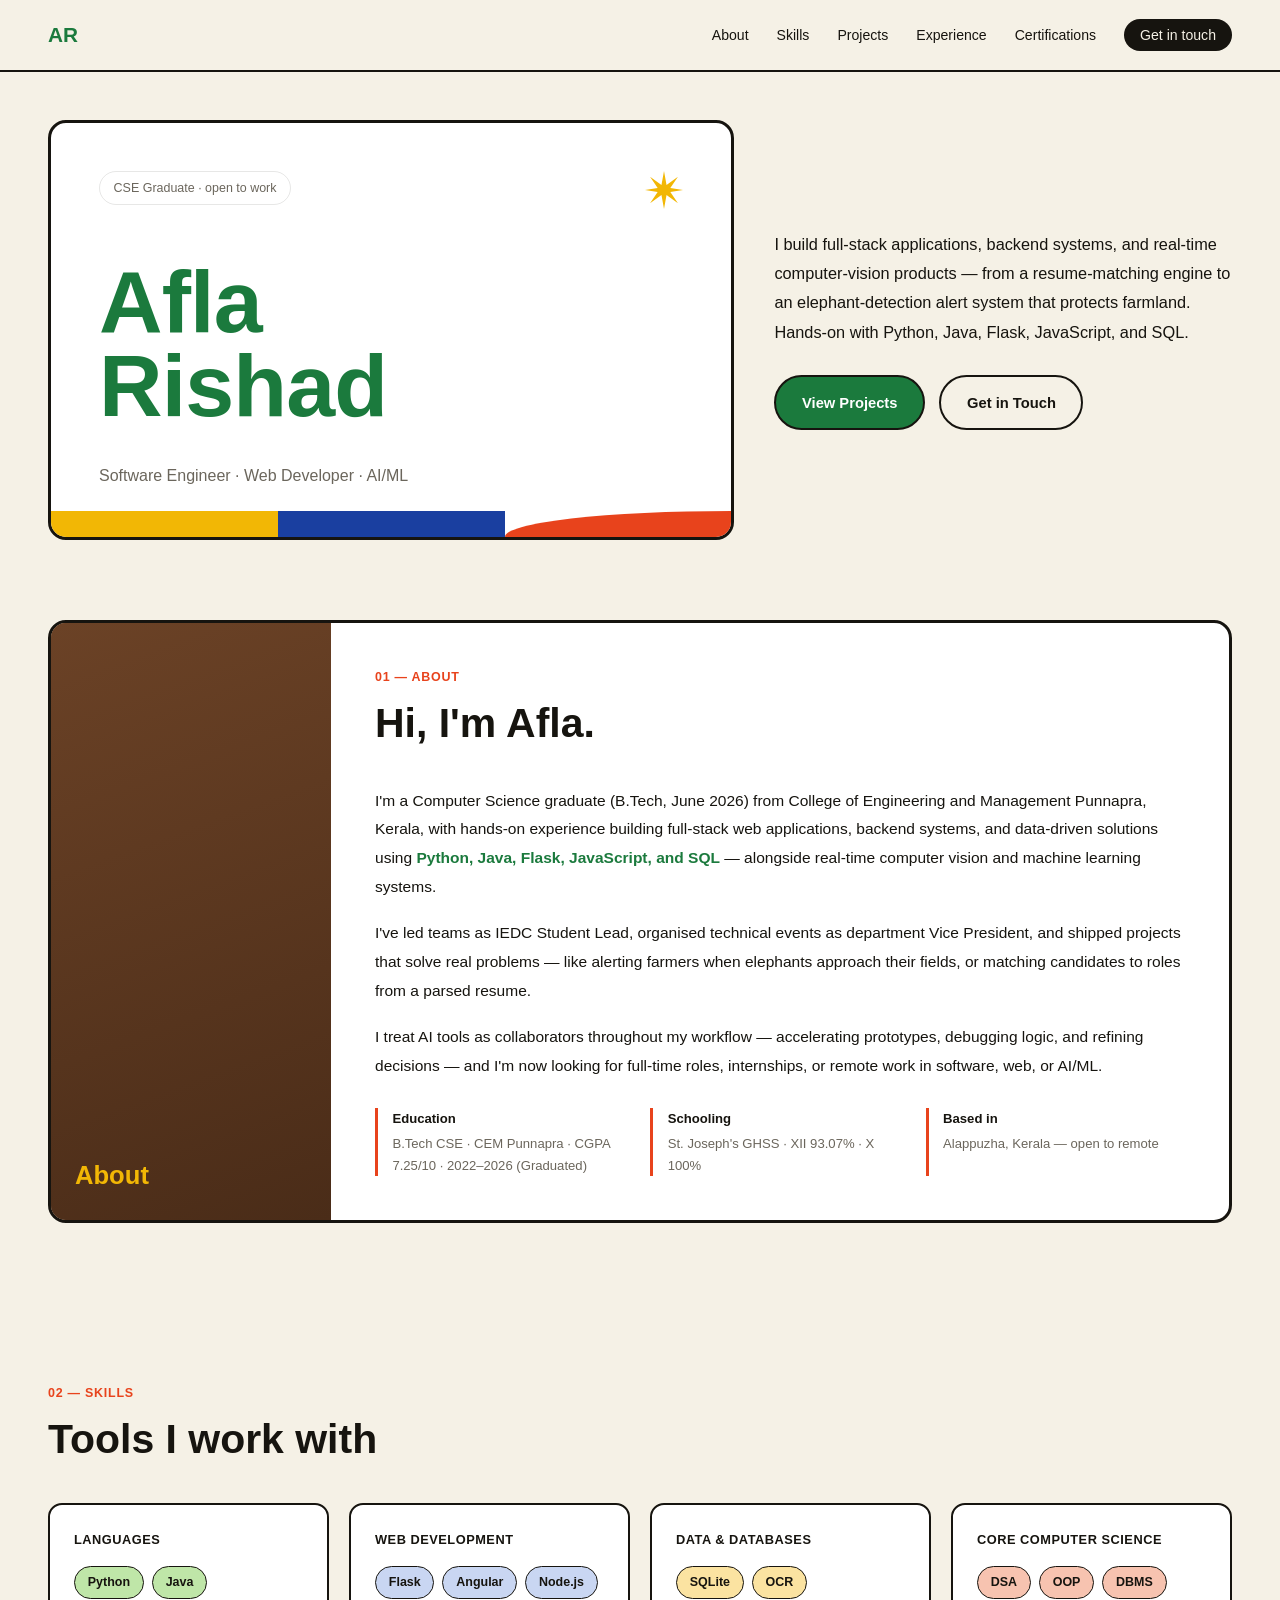
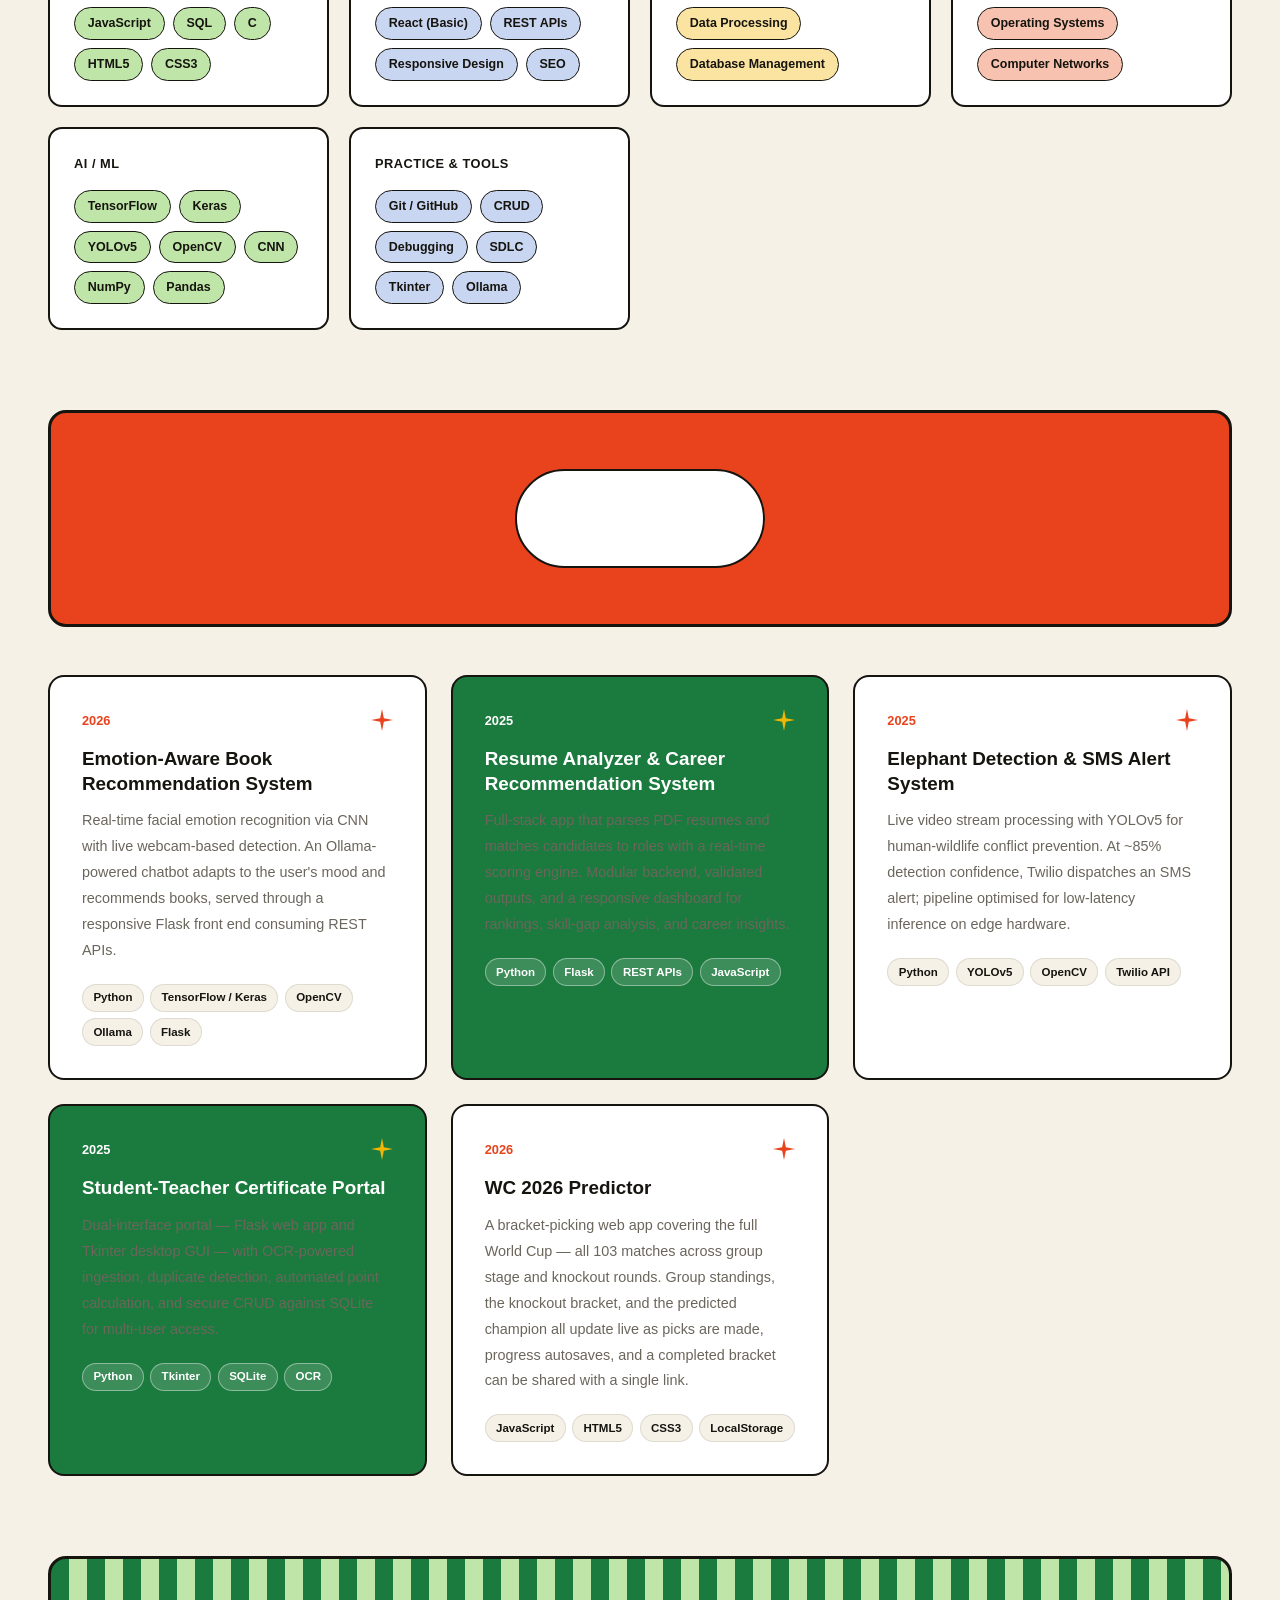
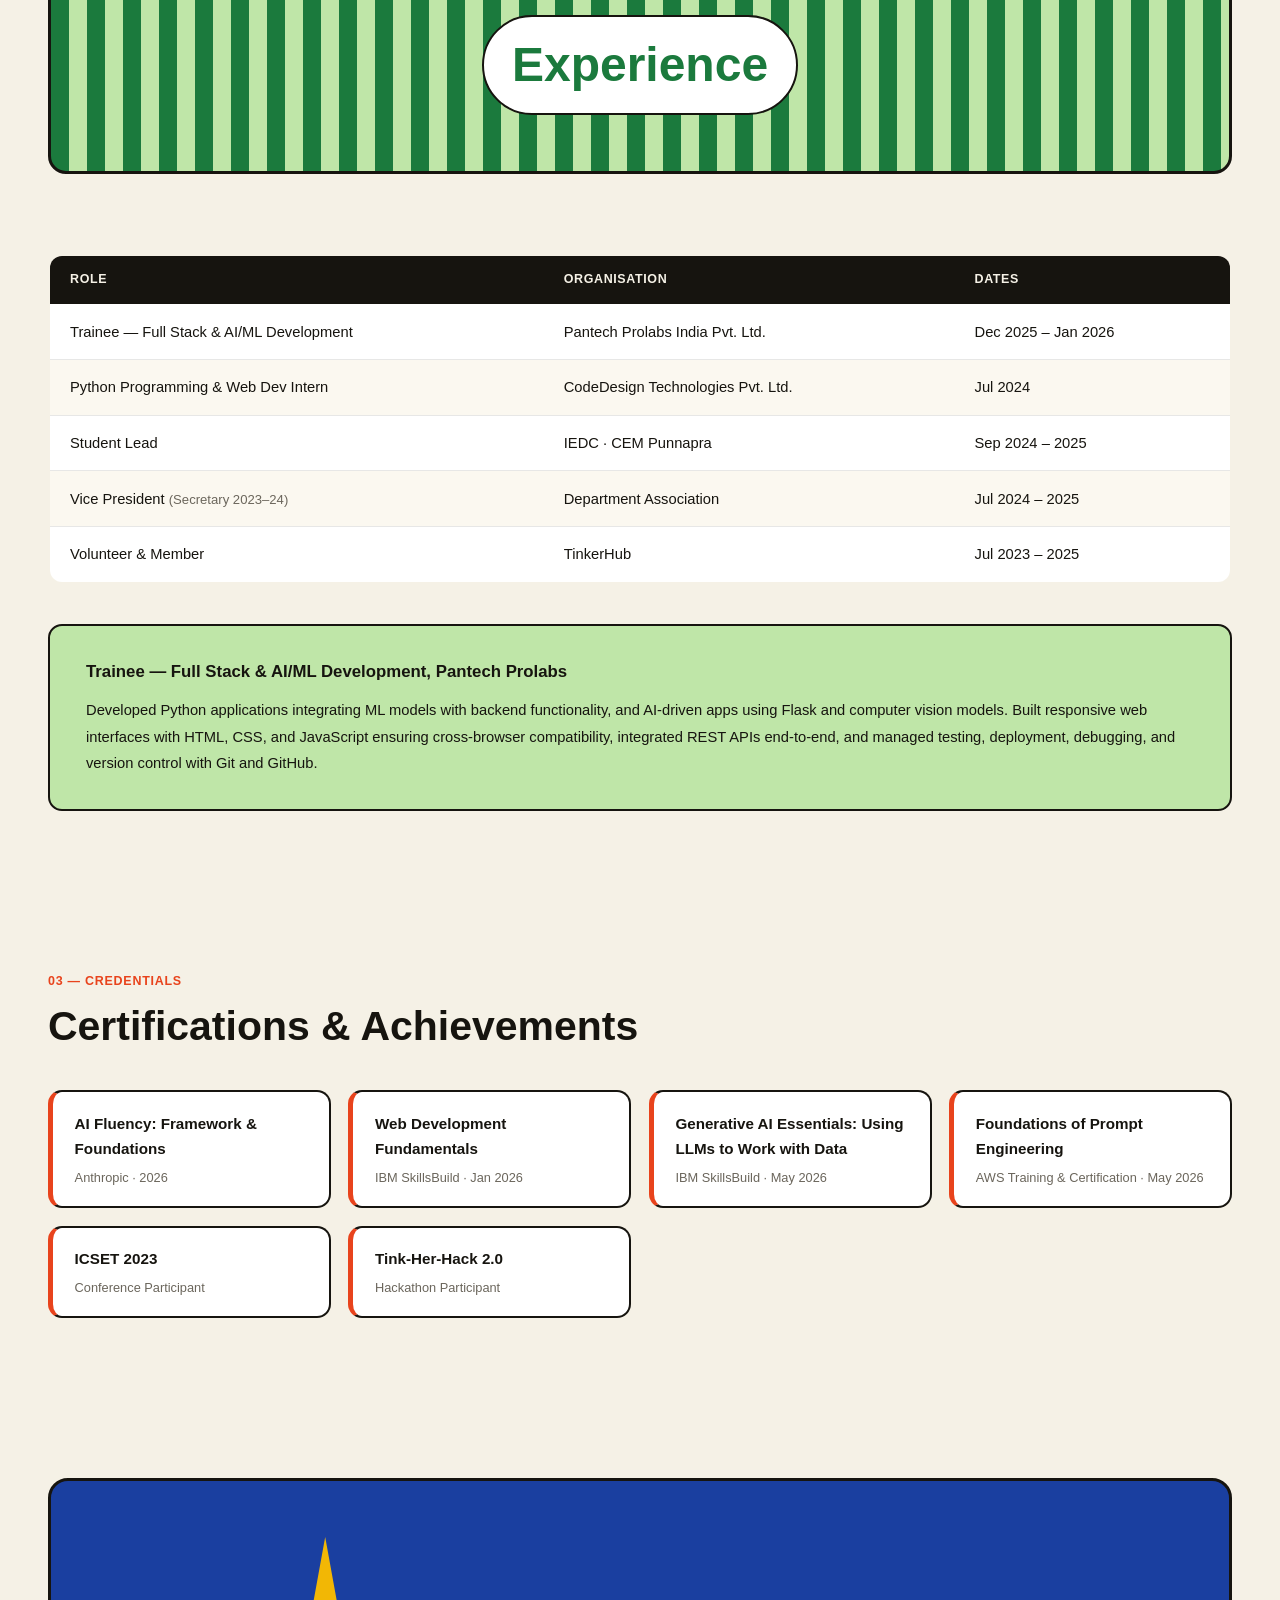
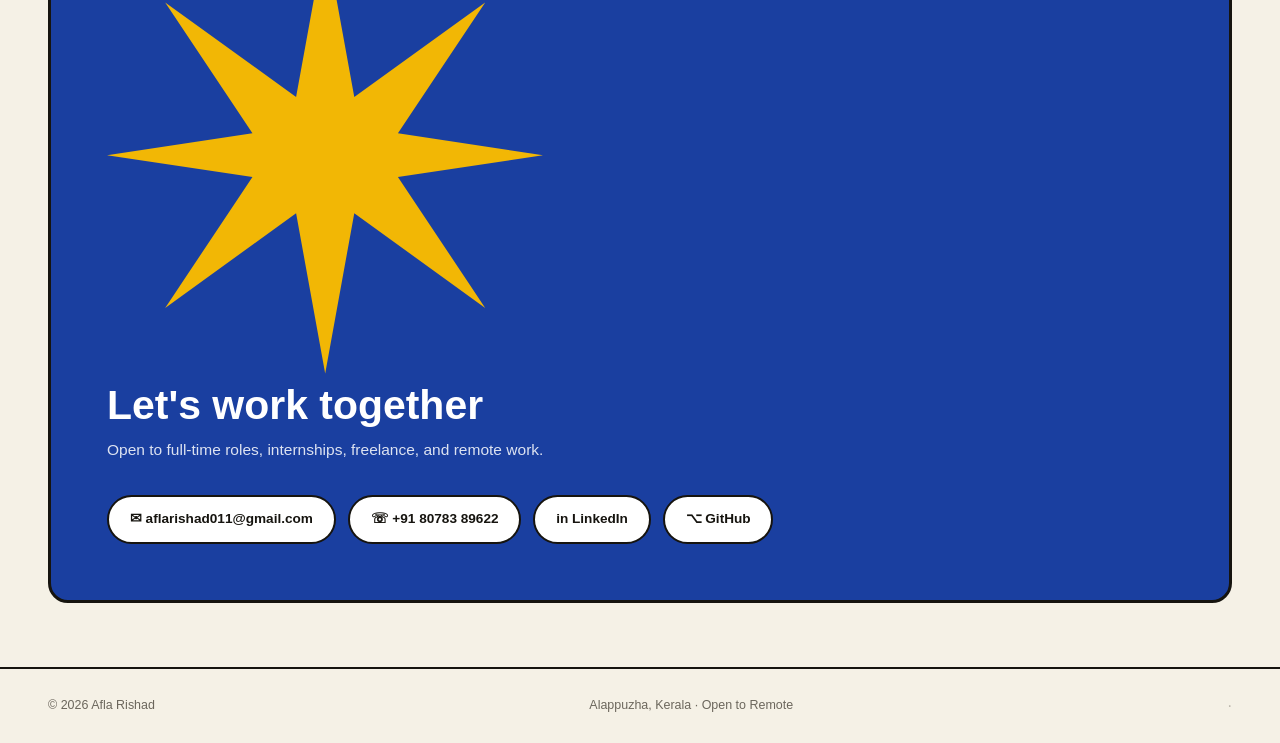
==== commit 0dc17f02: "Add WC 2026 Predictor project card to index.html Added a new project card for the WC 2026 Predictor " ====
--- a/index.html
+++ b/index.html
@@ -247,6 +247,26 @@
       </div>
     </article>
 
+    <article class="project-card">
+      <div class="project-card-head">
+        <span class="project-year">2026</span>
+        <span class="project-spark" aria-hidden="true">
+          <svg viewBox="0 0 24 24"><path d="M12 0l2 10 10 2-10 2-2 10-2-10L0 12l10-2z" fill="currentColor"/></svg>
+        </span>
+      </div>
+      <h3>WC 2026 Predictor</h3>
+      <p>
+        A bracket-picking web app covering the full World Cup — all 103 matches across
+        group stage and knockout rounds. Group standings, the knockout bracket, and the
+        predicted champion all update live as picks are made, progress autosaves, and
+        a completed bracket can be shared with a single link.
+      </p>
+      <div class="project-stack">
+        <span class="stack-tag">JavaScript</span><span class="stack-tag">HTML5</span>
+        <span class="stack-tag">CSS3</span><span class="stack-tag">LocalStorage</span>
+      </div>
+    </article>
+
   </div>
 </section>
 
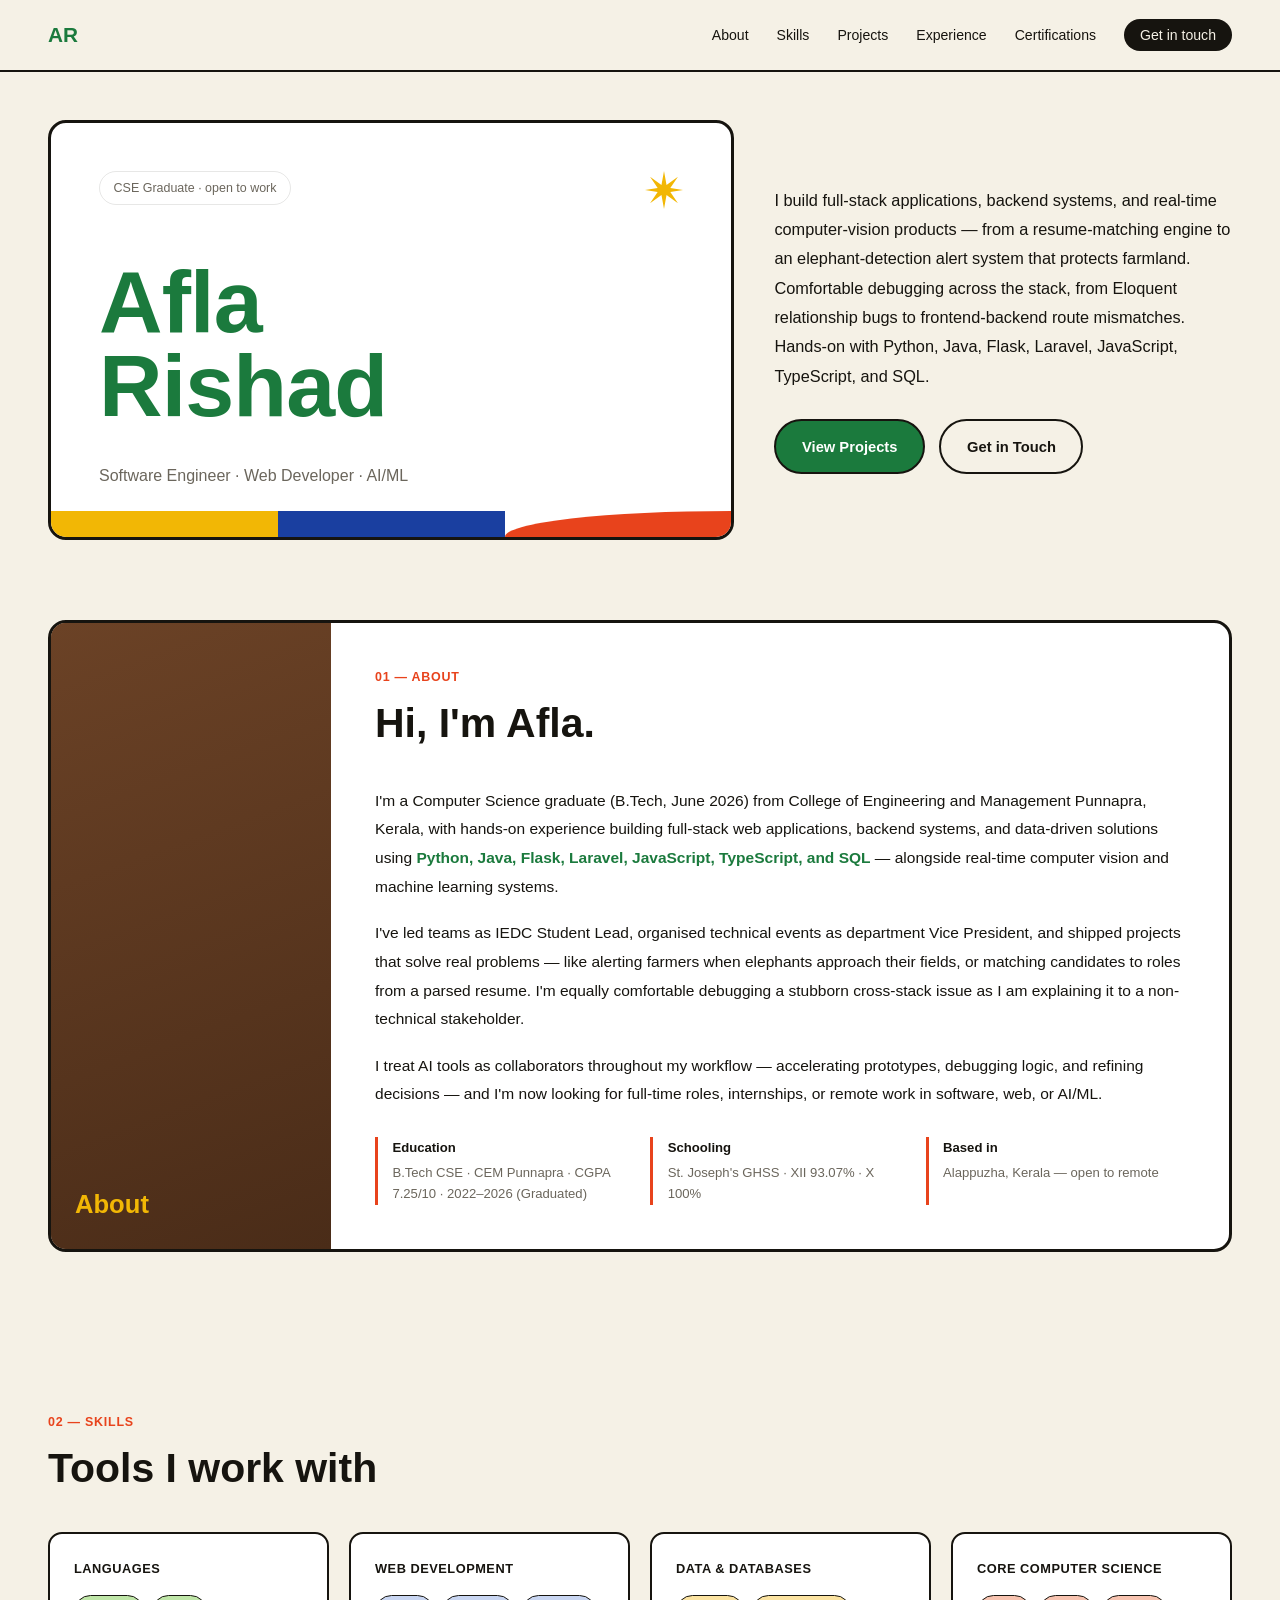
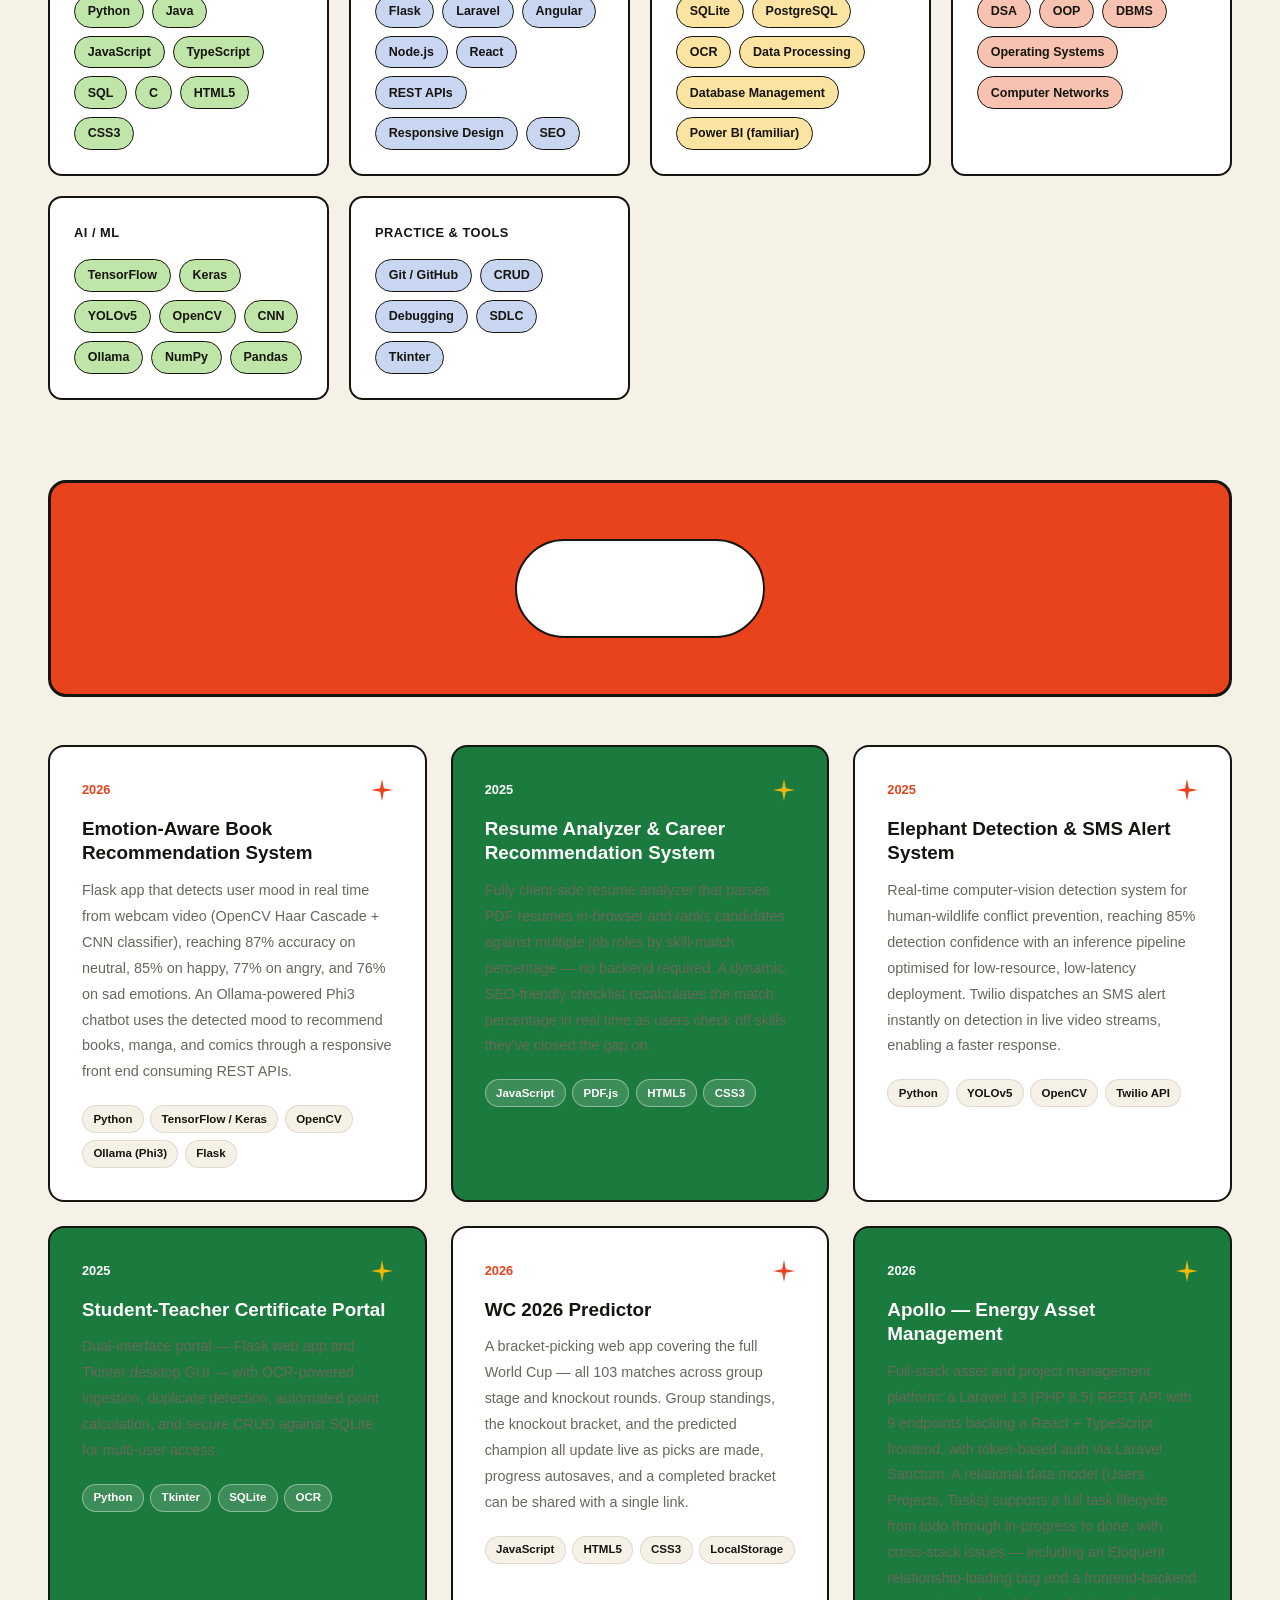
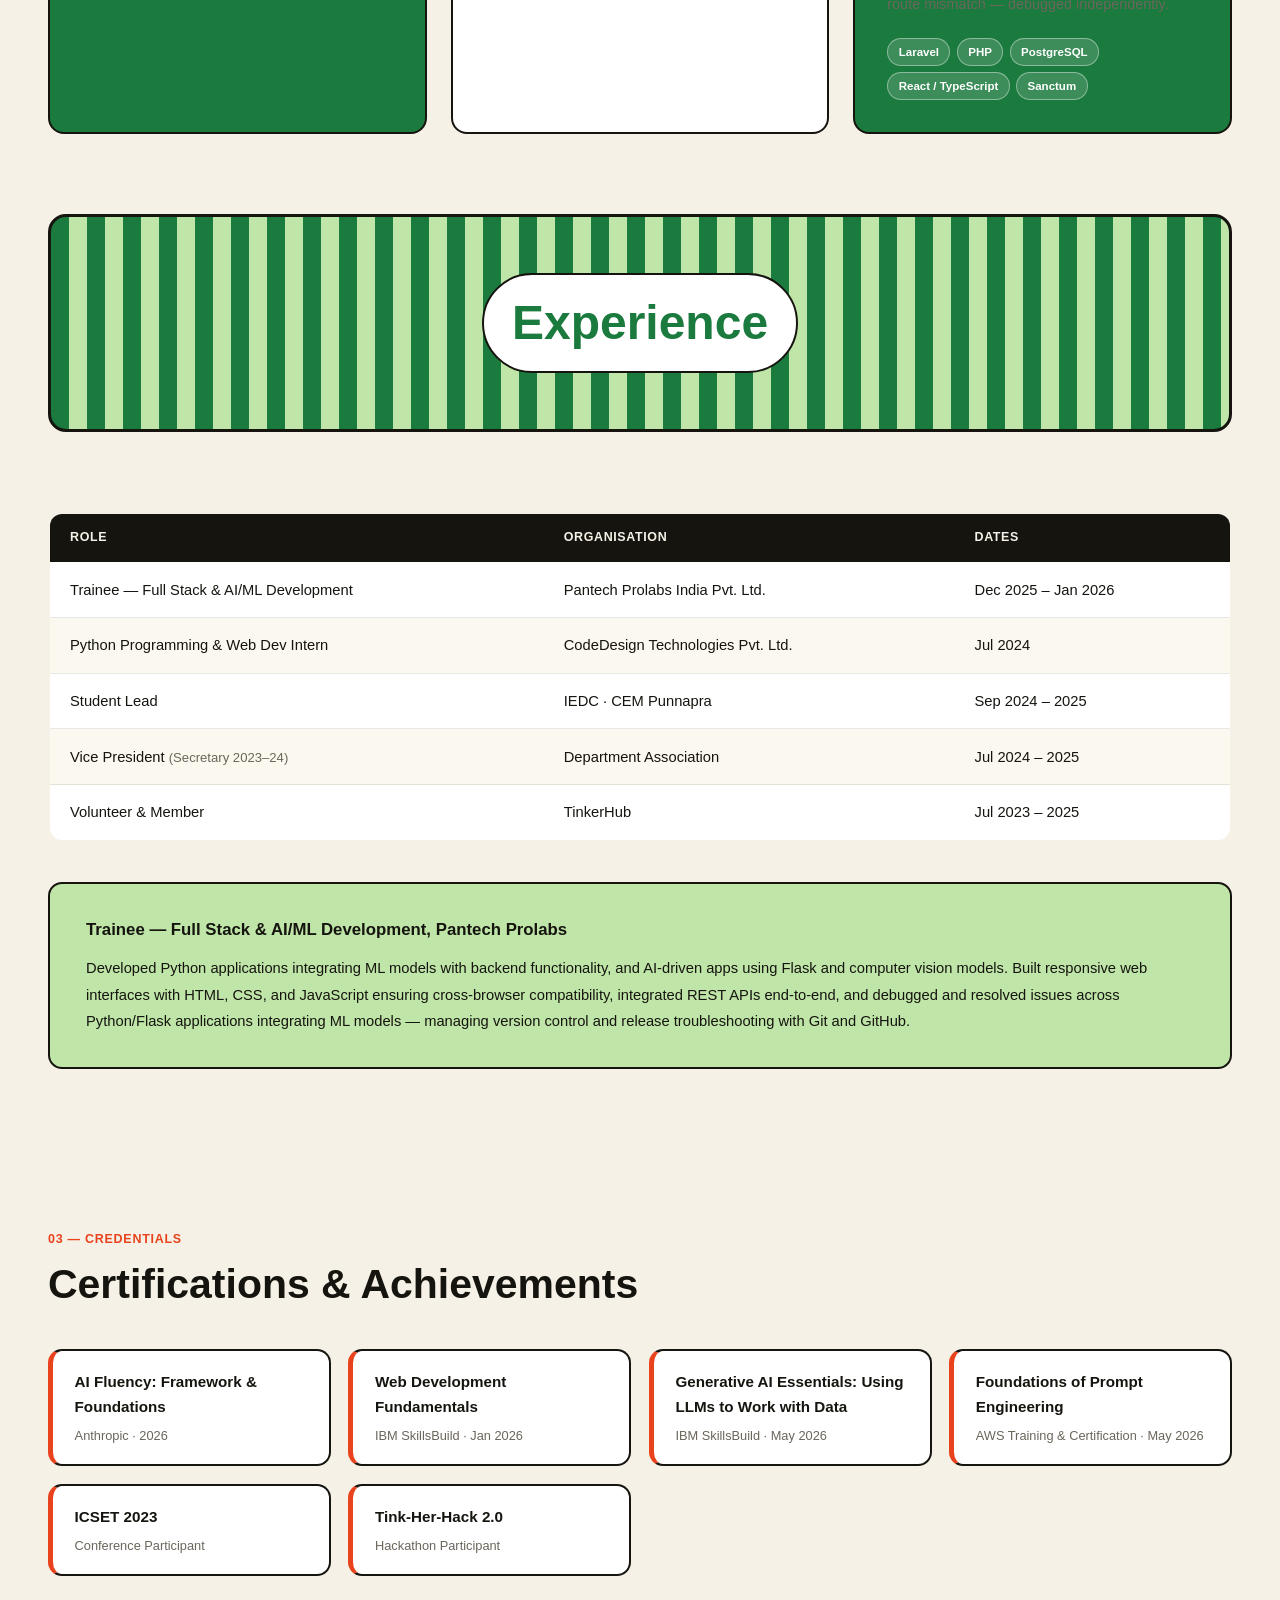
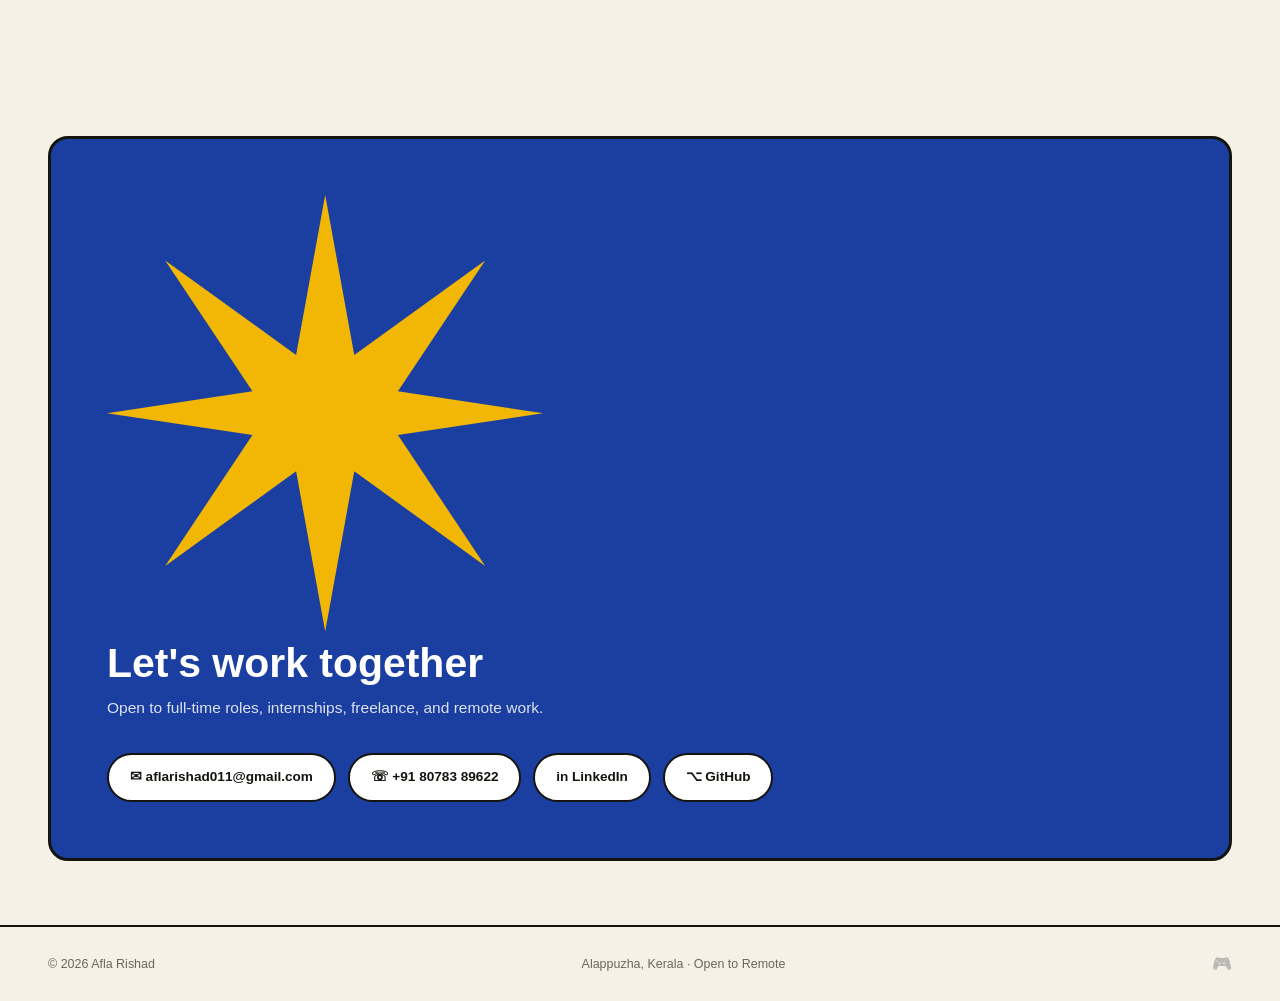
==== commit de04a39c: "Revise skills and project details in index.html Updated skills and project descriptions to reflect n" ====
--- a/index.html
+++ b/index.html
@@ -42,7 +42,9 @@
     <p class="hero-desc">
       I build full-stack applications, backend systems, and real-time computer-vision
       products — from a resume-matching engine to an elephant-detection alert system
-      that protects farmland. Hands-on with Python, Java, Flask, JavaScript, and SQL.
+      that protects farmland. Comfortable debugging across the stack, from Eloquent
+      relationship bugs to frontend-backend route mismatches. Hands-on with Python, Java,
+      Flask, Laravel, JavaScript, TypeScript, and SQL.
     </p>
     <div class="hero-cta">
       <a href="#projects" class="btn-primary">View Projects</a>
@@ -64,14 +66,15 @@
         I'm a Computer Science graduate (B.Tech, June 2026) from College of Engineering
         and Management Punnapra, Kerala, with hands-on experience building
         full-stack web applications, backend systems, and data-driven solutions using
-        <strong>Python, Java, Flask, JavaScript, and SQL</strong> — alongside real-time
-        computer vision and machine learning systems.
+        <strong>Python, Java, Flask, Laravel, JavaScript, TypeScript, and SQL</strong> —
+        alongside real-time computer vision and machine learning systems.
       </p>
       <p>
         I've led teams as IEDC Student Lead, organised technical events as department
         Vice President, and shipped projects that solve real problems — like alerting
         farmers when elephants approach their fields, or matching candidates to roles
-        from a parsed resume.
+        from a parsed resume. I'm equally comfortable debugging a stubborn cross-stack
+        issue as I am explaining it to a non-technical stakeholder.
       </p>
       <p>
         I treat AI tools as collaborators throughout my workflow — accelerating
@@ -98,6 +101,7 @@
         <span class="tag tag-green">Python</span>
         <span class="tag tag-green">Java</span>
         <span class="tag tag-green">JavaScript</span>
+        <span class="tag tag-green">TypeScript</span>
         <span class="tag tag-green">SQL</span>
         <span class="tag tag-green">C</span>
         <span class="tag tag-green">HTML5</span>
@@ -108,9 +112,10 @@
       <div class="skill-group-title">Web Development</div>
       <div class="skill-tags">
         <span class="tag tag-blue">Flask</span>
+        <span class="tag tag-blue">Laravel</span>
         <span class="tag tag-blue">Angular</span>
         <span class="tag tag-blue">Node.js</span>
-        <span class="tag tag-blue">React (Basic)</span>
+        <span class="tag tag-blue">React</span>
         <span class="tag tag-blue">REST APIs</span>
         <span class="tag tag-blue">Responsive Design</span>
         <span class="tag tag-blue">SEO</span>
@@ -120,9 +125,11 @@
       <div class="skill-group-title">Data & Databases</div>
       <div class="skill-tags">
         <span class="tag tag-yellow">SQLite</span>
+        <span class="tag tag-yellow">PostgreSQL</span>
         <span class="tag tag-yellow">OCR</span>
         <span class="tag tag-yellow">Data Processing</span>
         <span class="tag tag-yellow">Database Management</span>
+        <span class="tag tag-yellow">Power BI (familiar)</span>
       </div>
     </div>
     <div class="skill-group">
@@ -143,6 +150,7 @@
         <span class="tag tag-green">YOLOv5</span>
         <span class="tag tag-green">OpenCV</span>
         <span class="tag tag-green">CNN</span>
+        <span class="tag tag-green">Ollama</span>
         <span class="tag tag-green">NumPy</span>
         <span class="tag tag-green">Pandas</span>
       </div>
@@ -155,7 +163,6 @@
         <span class="tag tag-blue">Debugging</span>
         <span class="tag tag-blue">SDLC</span>
         <span class="tag tag-blue">Tkinter</span>
-        <span class="tag tag-blue">Ollama</span>
       </div>
     </div>
   </div>
@@ -179,13 +186,15 @@
       </div>
       <h3>Emotion-Aware Book Recommendation System</h3>
       <p>
-        Real-time facial emotion recognition via CNN with live webcam-based detection.
-        An Ollama-powered chatbot adapts to the user's mood and recommends books,
-        served through a responsive Flask front end consuming REST APIs.
+        Flask app that detects user mood in real time from webcam video (OpenCV Haar
+        Cascade + CNN classifier), reaching 87% accuracy on neutral, 85% on happy, 77% on
+        angry, and 76% on sad emotions. An Ollama-powered Phi3 chatbot uses the detected
+        mood to recommend books, manga, and comics through a responsive front end
+        consuming REST APIs.
       </p>
       <div class="project-stack">
         <span class="stack-tag">Python</span><span class="stack-tag">TensorFlow / Keras</span>
-        <span class="stack-tag">OpenCV</span><span class="stack-tag">Ollama</span>
+        <span class="stack-tag">OpenCV</span><span class="stack-tag">Ollama (Phi3)</span>
         <span class="stack-tag">Flask</span>
       </div>
     </article>
@@ -199,13 +208,14 @@
       </div>
       <h3>Resume Analyzer & Career Recommendation System</h3>
       <p>
-        Full-stack app that parses PDF resumes and matches candidates to roles with a
-        real-time scoring engine. Modular backend, validated outputs, and a responsive
-        dashboard for rankings, skill-gap analysis, and career insights.
-      </p>
-      <div class="project-stack">
-        <span class="stack-tag">Python</span><span class="stack-tag">Flask</span>
-        <span class="stack-tag">REST APIs</span><span class="stack-tag">JavaScript</span>
+        Fully client-side resume analyzer that parses PDF resumes in-browser and ranks
+        candidates against multiple job roles by skill-match percentage — no backend
+        required. A dynamic, SEO-friendly checklist recalculates the match percentage in
+        real time as users check off skills they've closed the gap on.
+      </p>
+      <div class="project-stack">
+        <span class="stack-tag">JavaScript</span><span class="stack-tag">PDF.js</span>
+        <span class="stack-tag">HTML5</span><span class="stack-tag">CSS3</span>
       </div>
     </article>
 
@@ -218,9 +228,10 @@
       </div>
       <h3>Elephant Detection & SMS Alert System</h3>
       <p>
-        Live video stream processing with YOLOv5 for human-wildlife conflict prevention.
-        At ~85% detection confidence, Twilio dispatches an SMS alert; pipeline optimised
-        for low-latency inference on edge hardware.
+        Real-time computer-vision detection system for human-wildlife conflict
+        prevention, reaching 85% detection confidence with an inference pipeline
+        optimised for low-resource, low-latency deployment. Twilio dispatches an SMS
+        alert instantly on detection in live video streams, enabling a faster response.
       </p>
       <div class="project-stack">
         <span class="stack-tag">Python</span><span class="stack-tag">YOLOv5</span>
@@ -264,6 +275,29 @@
       <div class="project-stack">
         <span class="stack-tag">JavaScript</span><span class="stack-tag">HTML5</span>
         <span class="stack-tag">CSS3</span><span class="stack-tag">LocalStorage</span>
+      </div>
+    </article>
+
+    <article class="project-card project-card-dark">
+      <div class="project-card-head">
+        <span class="project-year">2026</span>
+        <span class="project-spark" aria-hidden="true">
+          <svg viewBox="0 0 24 24"><path d="M12 0l2 10 10 2-10 2-2 10-2-10L0 12l10-2z" fill="currentColor"/></svg>
+        </span>
+      </div>
+      <h3>Apollo — Energy Asset Management</h3>
+      <p>
+        Full-stack asset and project management platform: a Laravel 13 (PHP 8.5) REST
+        API with 9 endpoints backing a React + TypeScript frontend, with token-based
+        auth via Laravel Sanctum. A relational data model (Users, Projects, Tasks)
+        supports a full task lifecycle from todo through in-progress to done, with
+        cross-stack issues — including an Eloquent relationship-loading bug and a
+        frontend-backend route mismatch — debugged independently.
+      </p>
+      <div class="project-stack">
+        <span class="stack-tag">Laravel</span><span class="stack-tag">PHP</span>
+        <span class="stack-tag">PostgreSQL</span><span class="stack-tag">React / TypeScript</span>
+        <span class="stack-tag">Sanctum</span>
       </div>
     </article>
 
@@ -316,8 +350,9 @@
       Developed Python applications integrating ML models with backend functionality,
       and AI-driven apps using Flask and computer vision models. Built responsive web
       interfaces with HTML, CSS, and JavaScript ensuring cross-browser compatibility,
-      integrated REST APIs end-to-end, and managed testing, deployment, debugging, and
-      version control with Git and GitHub.
+      integrated REST APIs end-to-end, and debugged and resolved issues across
+      Python/Flask applications integrating ML models — managing version control and
+      release troubleshooting with Git and GitHub.
     </p>
   </div>
 </section>
@@ -358,7 +393,7 @@
 <footer>
   <span>© 2026 Afla Rishad</span>
   <span>Alappuzha, Kerala · Open to Remote</span>
-  <span class="easter-egg-trigger" title="*" id="easterTrigger">·</span>
+  <span class="easter-egg-trigger" title="Take a break? Play a quick game →" id="easterTrigger">🎮</span>
 </footer>
 
 <div id="tttOverlay" class="ttt-overlay" style="display:none;">
@@ -387,3 +422,5 @@
 <script src="script.js"></script>
 </body>
 </html>
+
+
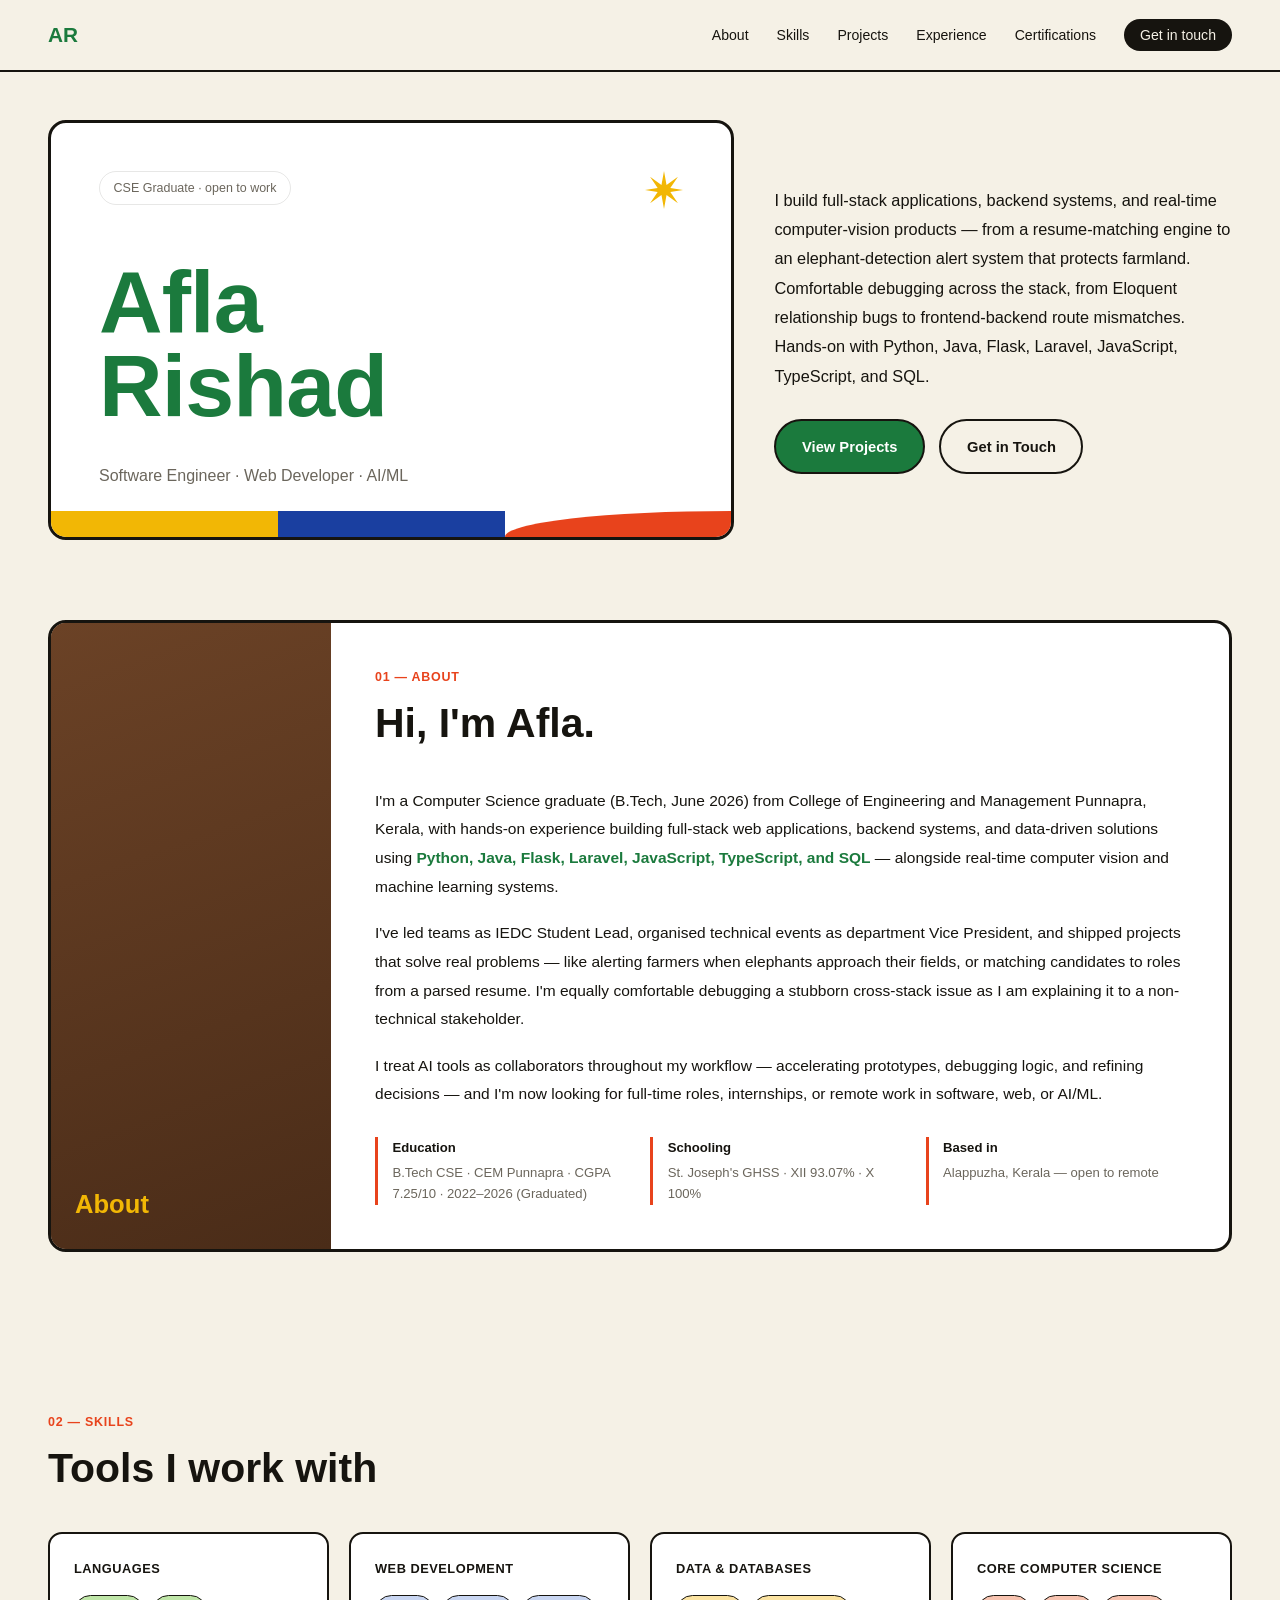
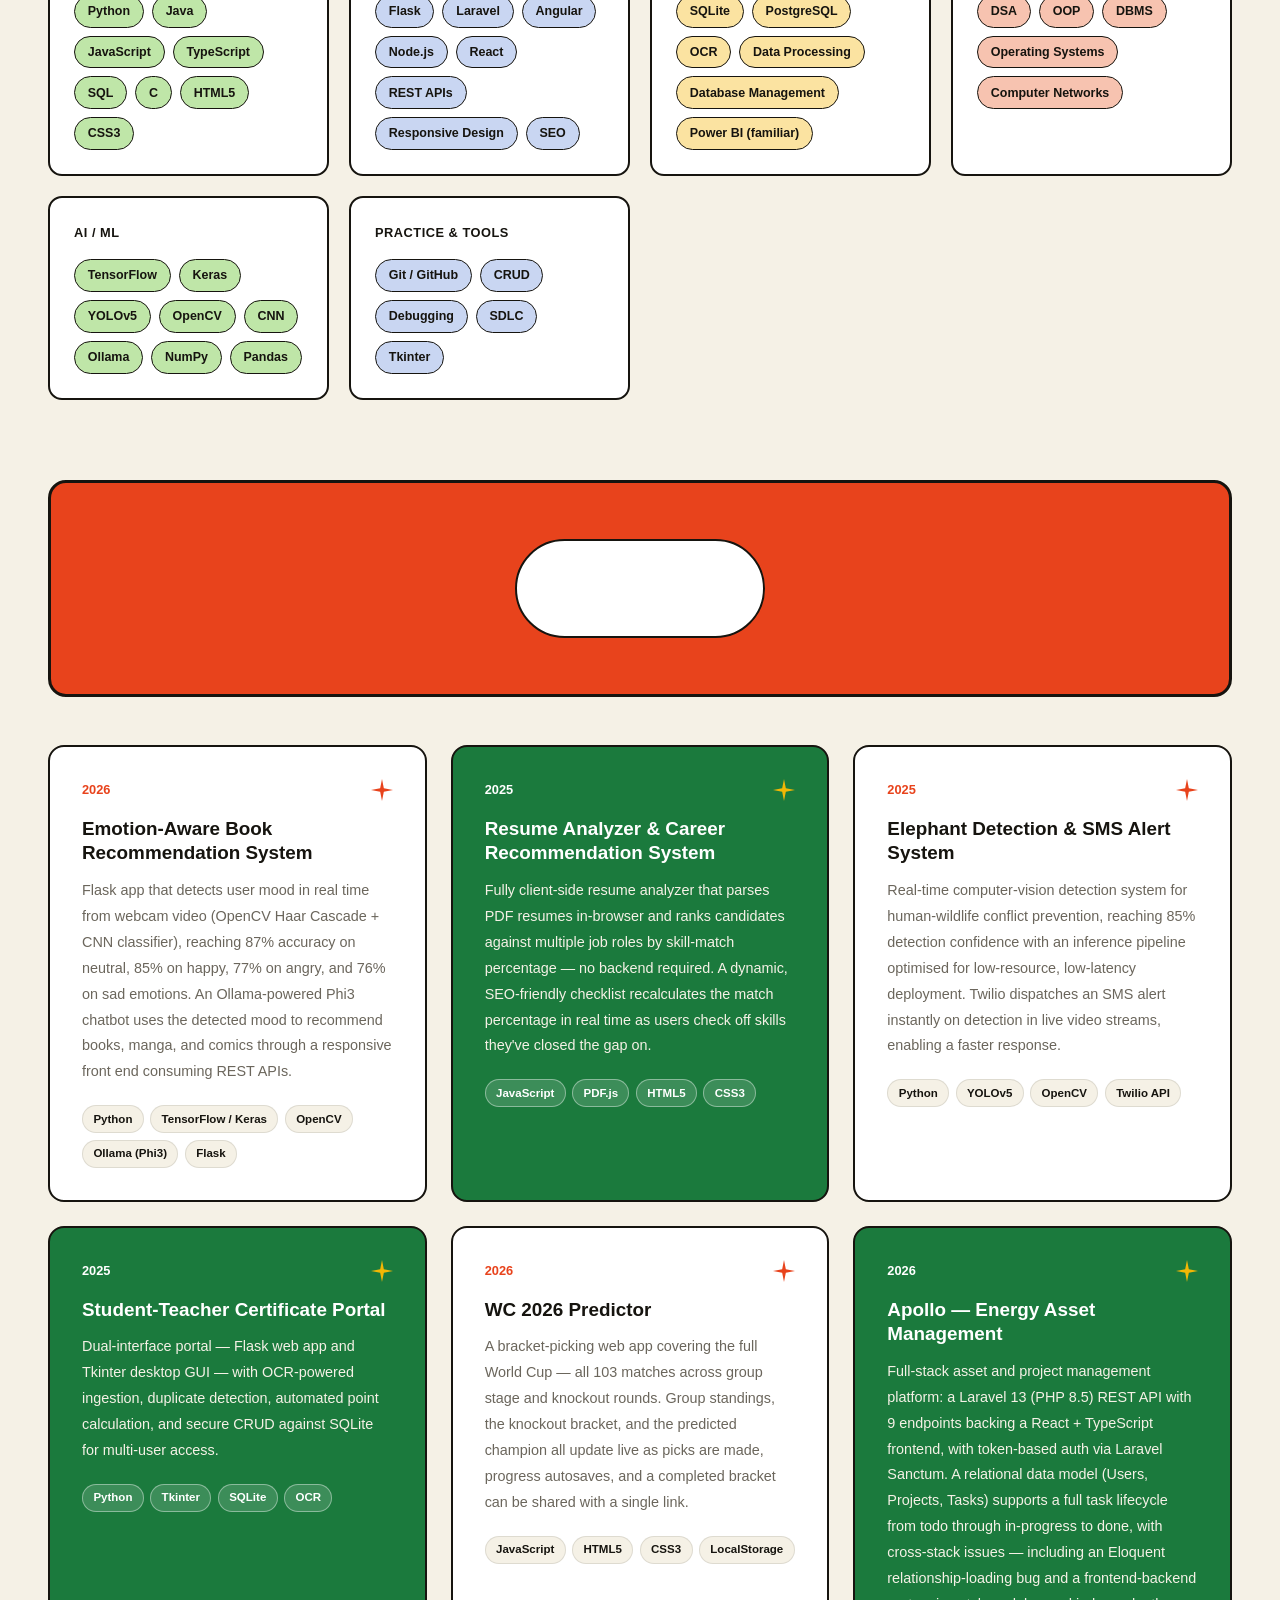
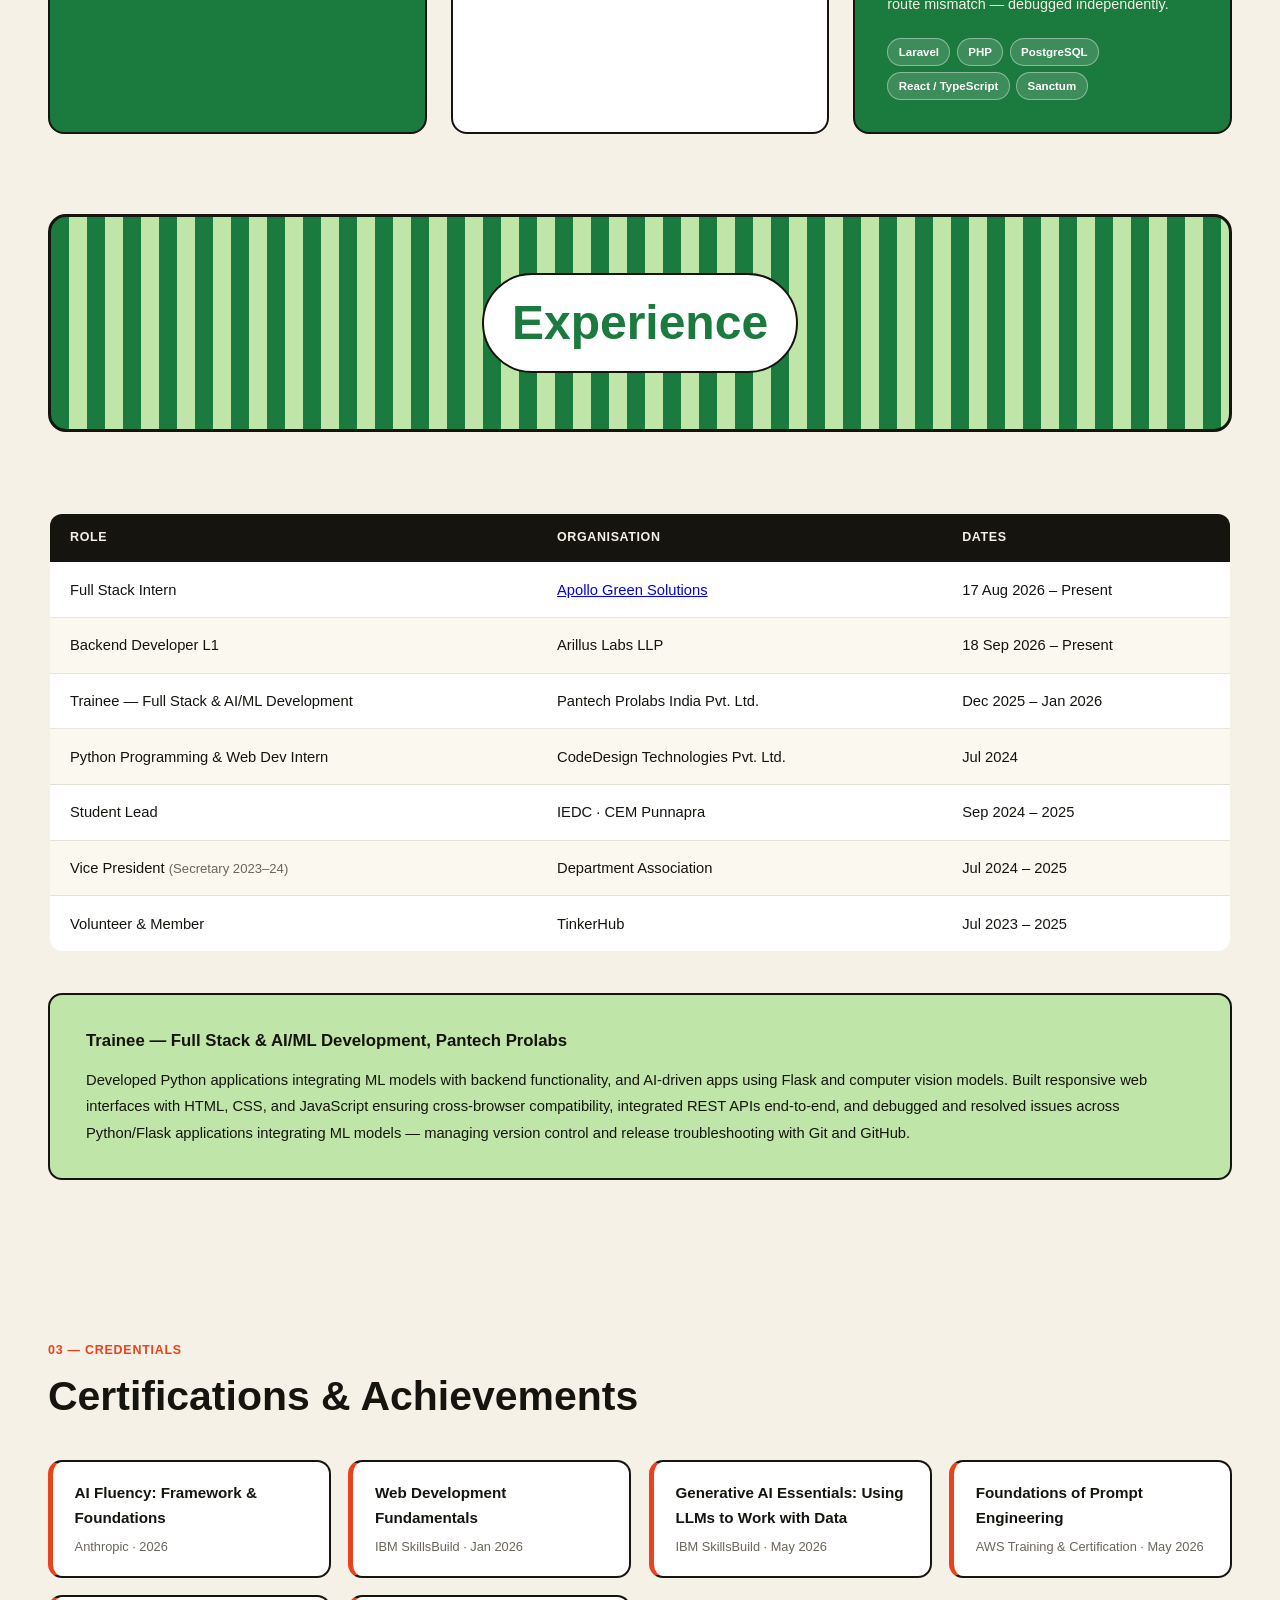
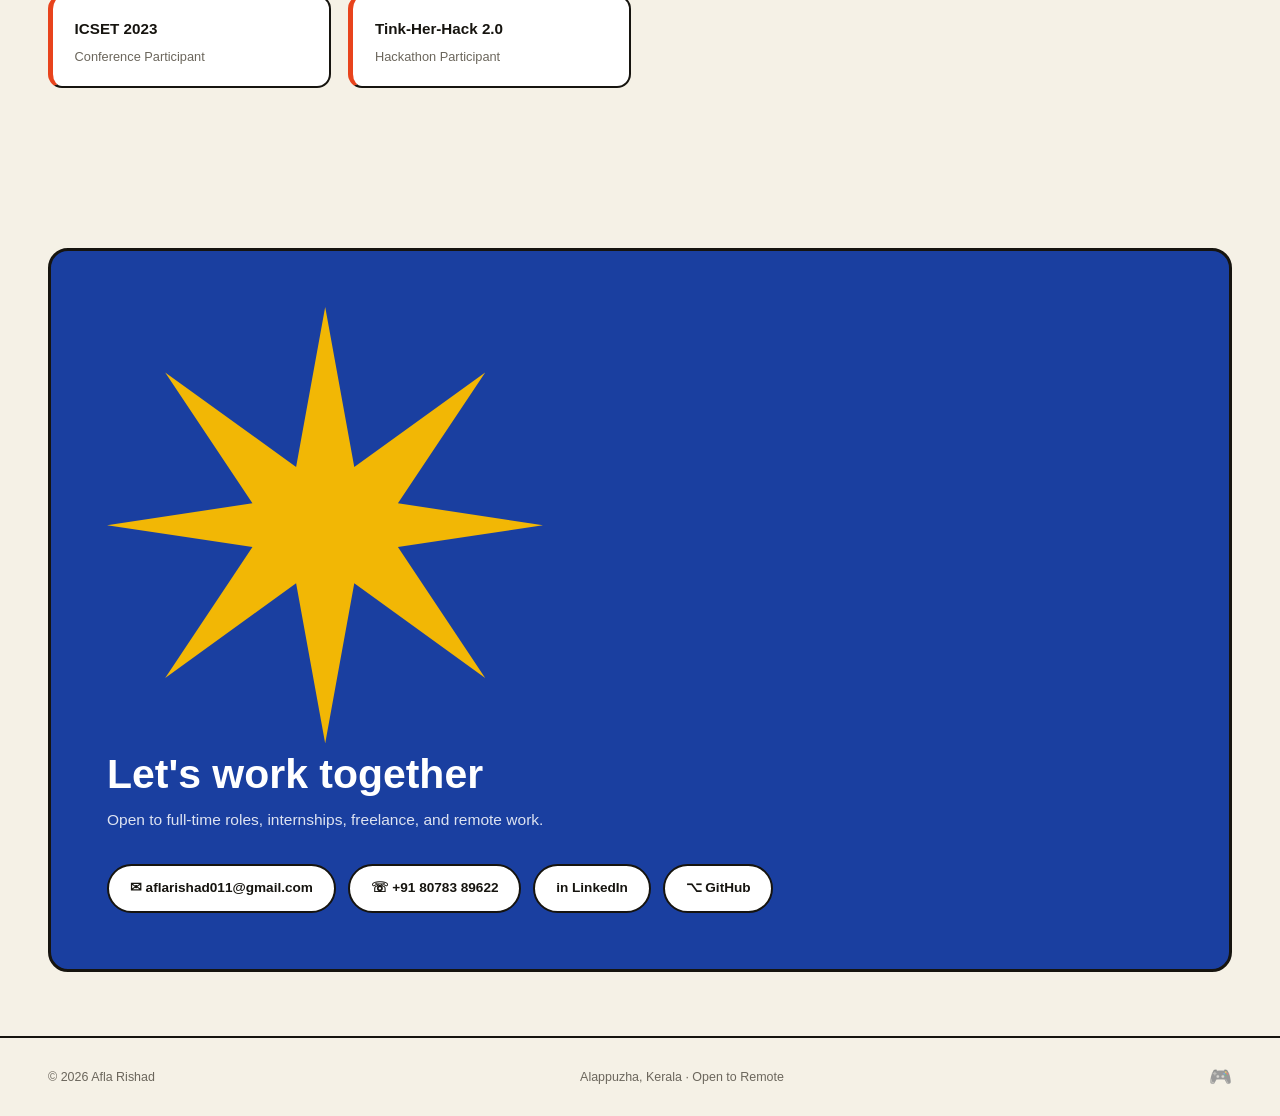
==== commit c5b22560: "Add current work experience Co-authored-by: Copilot <223556219+Copilot@users.noreply.github.com>" ====
--- a/index.html
+++ b/index.html
@@ -317,6 +317,16 @@
     </thead>
     <tbody>
       <tr>
+        <td>Full Stack Intern</td>
+        <td><a href="https://www.linkedin.com/company/apollo-gs/" target="_blank" rel="noopener noreferrer">Apollo Green Solutions</a></td>
+        <td>17 Aug 2026 – Present</td>
+      </tr>
+      <tr>
+        <td>Backend Developer L1</td>
+        <td>Arillus Labs LLP</td>
+        <td>18 Sep 2026 – Present</td>
+      </tr>
+      <tr>
         <td>Trainee — Full Stack & AI/ML Development</td>
         <td>Pantech Prolabs India Pvt. Ltd.</td>
         <td>Dec 2025 – Jan 2026</td>
@@ -422,5 +432,3 @@
 <script src="script.js"></script>
 </body>
 </html>
-
-
--- a/style.css
+++ b/style.css
@@ -29,13 +29,26 @@
   font-family: 'Space Grotesk', sans-serif;
 }
 
-.fade-in { opacity: 0; transform: translateY(18px); transition: opacity 0.55s ease, transform 0.55s ease; }
-.fade-in.visible { opacity: 1; transform: translateY(0); }
-
-/* ── NAV ── */
+.fade-in {
+  opacity: 0;
+  transform: translateY(18px);
+  transition: opacity 0.55s ease, transform 0.55s ease;
+}
+
+.fade-in.visible {
+  opacity: 1;
+  transform: translateY(0);
+}
+
 nav {
-  position: fixed; top: 0; left: 0; right: 0; z-index: 100;
-  display: flex; align-items: center; justify-content: space-between;
+  position: fixed;
+  top: 0;
+  left: 0;
+  right: 0;
+  z-index: 100;
+  display: flex;
+  align-items: center;
+  justify-content: space-between;
   padding: 1.1rem 3rem;
   background: rgba(245,241,230,0.9);
   backdrop-filter: blur(10px);
@@ -49,7 +62,12 @@
   text-decoration: none;
 }
 
-.nav-links { display: flex; align-items: center; gap: 1.75rem; list-style: none; }
+.nav-links {
+  display: flex;
+  align-items: center;
+  gap: 1.75rem;
+  list-style: none;
+}
 
 .nav-links a {
   text-decoration: none;
@@ -58,7 +76,9 @@
   font-weight: 500;
 }
 
-.nav-links a:not(.nav-cta):hover { color: var(--orange); }
+.nav-links a:not(.nav-cta):hover {
+  color: var(--orange);
+}
 
 .nav-cta {
   background: var(--ink);
@@ -67,9 +87,11 @@
   border-radius: 100px;
   font-family: 'Space Grotesk', sans-serif;
 }
-.nav-cta:hover { background: var(--orange) !important; }
-
-/* ── HERO ── */
+
+.nav-cta:hover {
+  background: var(--orange) !important;
+}
+
 #hero {
   padding: 7.5rem 3rem 4rem;
   display: grid;
@@ -106,10 +128,33 @@
   border-radius: 100px;
 }
 
-.hero-sun { width: 38px; height: 38px; color: var(--yellow); animation: spin 16s linear infinite; }
-.hero-sun.small { width: 30px; height: 30px; margin-bottom: 0.5rem; }
-.hero-sun svg { width: 100%; height: 100%; }
-@keyframes spin { from { transform: rotate(0deg); } to { transform: rotate(360deg); } }
+.hero-sun {
+  width: 38px;
+  height: 38px;
+  color: var(--yellow);
+  animation: spin 16s linear infinite;
+}
+
+.hero-sun.small {
+  width: 30px;
+  height: 30px;
+  margin-bottom: 0.5rem;
+}
+
+.hero-sun svg {
+  width: 100%;
+  height: 100%;
+}
+
+@keyframes spin {
+  from {
+    transform: rotate(0deg);
+  }
+
+  to {
+    transform: rotate(360deg);
+  }
+}
 
 #hero h1 {
   font-size: clamp(3.2rem, 7vw, 5.5rem);
@@ -128,14 +173,30 @@
 
 .hero-shapes {
   position: absolute;
-  bottom: 0; left: 0; right: 0;
+  bottom: 0;
+  left: 0;
+  right: 0;
   height: 26px;
   display: flex;
 }
-.shape { flex: 1; height: 100%; }
-.shape-yellow { background: var(--yellow); }
-.shape-blue { background: var(--blue); }
-.shape-orange { background: var(--orange); border-radius: 100% 0 0 0 / 100% 0 0 0; }
+
+.shape {
+  flex: 1;
+  height: 100%;
+}
+
+.shape-yellow {
+  background: var(--yellow);
+}
+
+.shape-blue {
+  background: var(--blue);
+}
+
+.shape-orange {
+  background: var(--orange);
+  border-radius: 100% 0 0 0 / 100% 0 0 0;
+}
 
 .hero-side {
   display: flex;
@@ -144,9 +205,17 @@
   gap: 1.75rem;
 }
 
-.hero-desc { font-size: 1.02rem; color: var(--ink); line-height: 1.8; }
-
-.hero-cta { display: flex; gap: 0.9rem; flex-wrap: wrap; }
+.hero-desc {
+  font-size: 1.02rem;
+  color: var(--ink);
+  line-height: 1.8;
+}
+
+.hero-cta {
+  display: flex;
+  gap: 0.9rem;
+  flex-wrap: wrap;
+}
 
 .btn-primary {
   padding: 0.85rem 1.6rem;
@@ -159,7 +228,10 @@
   border: 2px solid var(--ink);
   transition: transform 0.15s ease;
 }
-.btn-primary:hover { transform: translateY(-2px); }
+
+.btn-primary:hover {
+  transform: translateY(-2px);
+}
 
 .btn-ghost {
   padding: 0.85rem 1.6rem;
@@ -171,10 +243,15 @@
   border-radius: 100px;
   transition: background 0.15s ease, color 0.15s ease;
 }
-.btn-ghost:hover { background: var(--ink); color: var(--bg); }
-
-/* ── SECTION SHARED ── */
-section { padding: 5rem 3rem; }
+
+.btn-ghost:hover {
+  background: var(--ink);
+  color: var(--bg);
+}
+
+section {
+  padding: 5rem 3rem;
+}
 
 .section-label {
   font-size: 0.78rem;
@@ -193,8 +270,9 @@
   color: var(--ink);
 }
 
-/* ── ABOUT ── */
-.about-section { padding-top: 1rem; }
+.about-section {
+  padding-top: 1rem;
+}
 
 .about-card {
   display: grid;
@@ -222,10 +300,21 @@
   color: var(--yellow);
 }
 
-.about-copy { padding: 2.75rem; }
-
-.about-copy p { color: var(--ink); font-size: 0.97rem; line-height: 1.85; margin-bottom: 1.1rem; }
-.about-copy p strong { color: var(--green); font-weight: 600; }
+.about-copy {
+  padding: 2.75rem;
+}
+
+.about-copy p {
+  color: var(--ink);
+  font-size: 0.97rem;
+  line-height: 1.85;
+  margin-bottom: 1.1rem;
+}
+
+.about-copy p strong {
+  color: var(--green);
+  font-weight: 600;
+}
 
 .about-facts {
   display: grid;
@@ -241,10 +330,20 @@
   flex-direction: column;
   gap: 0.2rem;
 }
-.fact strong { font-size: 0.82rem; color: var(--ink); font-weight: 700; }
-.fact span { font-size: 0.82rem; color: var(--muted); }
+
+.fact strong {
+  font-size: 0.82rem;
+  color: var(--ink);
+  font-weight: 700;
+}
+
+.fact span {
+  font-size: 0.82rem;
+  color: var(--muted);
+}
 
 /* ── SKILLS ── */
+
 .skills-grid {
   display: grid;
   grid-template-columns: repeat(auto-fit, minmax(230px, 1fr));
@@ -267,7 +366,11 @@
   margin-bottom: 1rem;
 }
 
-.skill-tags { display: flex; flex-wrap: wrap; gap: 0.5rem; }
+.skill-tags {
+  display: flex;
+  flex-wrap: wrap;
+  gap: 0.5rem;
+}
 
 .tag {
   padding: 0.32rem 0.8rem;
@@ -277,12 +380,25 @@
   color: var(--ink);
   border: 1.5px solid var(--ink);
 }
-.tag-green { background: var(--green-light); }
-.tag-blue { background: #C9D6F2; }
-.tag-yellow { background: #FBE3A1; }
-.tag-orange { background: #F7C3B0; }
+
+.tag-green {
+  background: var(--green-light);
+}
+
+.tag-blue {
+  background: #C9D6F2;
+}
+
+.tag-yellow {
+  background: #FBE3A1;
+}
+
+.tag-orange {
+  background: #F7C3B0;
+}
 
 /* ── BANNERS ── */
+
 .banner {
   margin: 0 3rem;
   border-radius: 18px;
@@ -303,15 +419,28 @@
   border: 2px solid var(--ink);
 }
 
-.banner-orange { background: var(--orange); color: #fff; }
+.banner-orange {
+  background: var(--orange);
+  color: #fff;
+}
 
 .banner-stripes {
-  background-image: repeating-linear-gradient(90deg, var(--green) 0 18px, var(--green-light) 18px 36px);
-}
-.banner-stripes span { color: var(--green); }
+  background-image: repeating-linear-gradient(
+    90deg,
+    var(--green) 0 18px,
+    var(--green-light) 18px 36px
+  );
+}
+
+.banner-stripes span {
+  color: var(--green);
+}
 
 /* ── PROJECTS ── */
-.projects-section { padding-top: 3rem; }
+
+.projects-section {
+  padding-top: 3rem;
+}
 
 .projects-grid {
   display: grid;
@@ -326,20 +455,58 @@
   padding: 2rem;
   transition: transform 0.15s ease;
 }
-.project-card:hover { transform: translateY(-4px); }
-
-.project-card-dark { background: var(--green); color: #fff; }
-.project-card-dark h3, .project-card-dark .project-year { color: #fff; }
-.project-card-dark p { color: rgba(255,255,255,0.88); }
-.project-card-dark .stack-tag { background: rgba(255,255,255,0.15); border-color: rgba(255,255,255,0.4); color: #fff; }
-.project-card-dark .project-spark { color: var(--yellow); }
-
-.project-card-head { display: flex; justify-content: space-between; align-items: center; margin-bottom: 1rem; }
-
-.project-year { font-size: 0.8rem; font-weight: 700; color: var(--orange); }
-
-.project-spark { width: 22px; height: 22px; color: var(--orange); }
-.project-spark svg { width: 100%; height: 100%; }
+
+.project-card:hover {
+  transform: translateY(-4px);
+}
+
+.project-card-dark {
+  background: var(--green);
+  color: #fff;
+}
+
+.project-card-dark h3,
+.project-card-dark .project-year {
+  color: #fff;
+}
+
+.project-card-dark p {
+  color: rgba(255,255,255,0.88);
+}
+
+.project-card-dark .stack-tag {
+  background: rgba(255,255,255,0.15);
+  border-color: rgba(255,255,255,0.4);
+  color: #fff;
+}
+
+.project-card-dark .project-spark {
+  color: var(--yellow);
+}
+
+.project-card-head {
+  display: flex;
+  justify-content: space-between;
+  align-items: center;
+  margin-bottom: 1rem;
+}
+
+.project-year {
+  font-size: 0.8rem;
+  font-weight: 700;
+  color: var(--orange);
+}
+
+.project-spark {
+  width: 22px;
+  height: 22px;
+  color: var(--orange);
+}
+
+.project-spark svg {
+  width: 100%;
+  height: 100%;
+}
 
 .project-card h3 {
   font-family: 'Space Grotesk', sans-serif;
@@ -349,9 +516,24 @@
   line-height: 1.3;
 }
 
-.project-card p { font-size: 0.9rem; line-height: 1.8; margin-bottom: 1.25rem; color: var(--muted); }
-
-.project-stack { display: flex; flex-wrap: wrap; gap: 0.4rem; }
+.project-card p {
+  font-size: 0.9rem;
+  line-height: 1.8;
+  margin-bottom: 1.25rem;
+  color: var(--muted);
+}
+
+/* Fix: keeps description text readable on the dark green card.
+   Must stay after .project-card p so it wins the cascade. */
+.project-card.project-card-dark p {
+  color: #F5F1E6;
+}
+
+.project-stack {
+  display: flex;
+  flex-wrap: wrap;
+  gap: 0.4rem;
+}
 
 .stack-tag {
   padding: 0.22rem 0.65rem;
@@ -364,6 +546,7 @@
 }
 
 /* ── EXPERIENCE ── */
+
 .exp-table {
   width: 100%;
   border-collapse: collapse;
@@ -373,7 +556,10 @@
   overflow: hidden;
 }
 
-.exp-table thead { background: var(--ink); }
+.exp-table thead {
+  background: var(--ink);
+}
+
 .exp-table th {
   text-align: left;
   color: var(--bg);
@@ -390,9 +576,15 @@
   border-top: 1px solid var(--border);
   background: var(--paper);
 }
-.exp-table tr:nth-child(even) td { background: #FBF8F0; }
-
-.muted-note { color: var(--muted); font-size: 0.82rem; }
+
+.exp-table tr:nth-child(even) td {
+  background: #FBF8F0;
+}
+
+.muted-note {
+  color: var(--muted);
+  font-size: 0.82rem;
+}
 
 .exp-detail {
   background: var(--green-light);
@@ -400,10 +592,21 @@
   border-radius: 14px;
   padding: 2rem 2.25rem;
 }
-.exp-detail h3 { font-family: 'Space Grotesk', sans-serif; font-size: 1.05rem; margin-bottom: 0.75rem; }
-.exp-detail p { font-size: 0.92rem; line-height: 1.8; color: var(--ink); }
+
+.exp-detail h3 {
+  font-family: 'Space Grotesk', sans-serif;
+  font-size: 1.05rem;
+  margin-bottom: 0.75rem;
+}
+
+.exp-detail p {
+  font-size: 0.92rem;
+  line-height: 1.8;
+  color: var(--ink);
+}
 
 /* ── CERTIFICATIONS ── */
+
 .cert-grid {
   display: grid;
   grid-template-columns: repeat(auto-fit, minmax(260px, 1fr));
@@ -420,11 +623,23 @@
   gap: 0.35rem;
   border-left: 5px solid var(--orange);
 }
-.cert-item strong { font-family: 'Space Grotesk', sans-serif; font-size: 0.95rem; font-weight: 700; }
-.cert-item span { color: var(--muted); font-size: 0.8rem; }
+
+.cert-item strong {
+  font-family: 'Space Grotesk', sans-serif;
+  font-size: 0.95rem;
+  font-weight: 700;
+}
+
+.cert-item span {
+  color: var(--muted);
+  font-size: 0.8rem;
+}
 
 /* ── CONTACT ── */
-#contact { padding-bottom: 4rem; }
+
+#contact {
+  padding-bottom: 4rem;
+}
 
 .contact-card {
   background: var(--blue);
@@ -439,10 +654,21 @@
   gap: 2rem;
 }
 
-.contact-text h2 { color: #fff; margin-bottom: 0.5rem; }
-.contact-text p { color: rgba(255,255,255,0.85); font-size: 0.97rem; }
-
-.contact-links { display: flex; flex-wrap: wrap; gap: 0.75rem; }
+.contact-text h2 {
+  color: #fff;
+  margin-bottom: 0.5rem;
+}
+
+.contact-text p {
+  color: rgba(255,255,255,0.85);
+  font-size: 0.97rem;
+}
+
+.contact-links {
+  display: flex;
+  flex-wrap: wrap;
+  gap: 0.75rem;
+}
 
 .contact-link {
   display: inline-flex;
@@ -458,9 +684,13 @@
   border: 2px solid var(--ink);
   transition: background 0.15s ease;
 }
-.contact-link:hover { background: var(--yellow); }
+
+.contact-link:hover {
+  background: var(--yellow);
+}
 
 /* ── FOOTER ── */
+
 footer {
   display: flex;
   align-items: center;
@@ -471,25 +701,59 @@
   color: var(--muted);
 }
 
+/* ── EASTER EGG ── */
+
 .easter-egg-trigger {
-  cursor: default;
+  cursor: pointer;
   user-select: none;
-  opacity: 0.4;
-  transition: opacity 0.2s, color 0.2s;
-  font-size: 1rem;
-}
-.easter-egg-trigger:hover { opacity: 1; color: var(--orange); cursor: pointer; }
+  opacity: 0.6;
+  transition: opacity 0.2s ease, transform 0.2s ease;
+  font-size: 1.15rem;
+  display: inline-block;
+  animation: egg-pulse 2.6s ease-in-out infinite;
+}
+
+.easter-egg-trigger:hover {
+  opacity: 1;
+  transform: scale(1.2) rotate(-6deg);
+  animation-play-state: paused;
+}
+
+@keyframes egg-pulse {
+  0%, 100% {
+    opacity: 0.6;
+    transform: scale(1);
+  }
+
+  50% {
+    opacity: 1;
+    transform: scale(1.08);
+  }
+}
 
 /* ── TTT MODAL ── */
+
 .ttt-overlay {
-  position: fixed; inset: 0;
+  position: fixed;
+  inset: 0;
   background: rgba(22,20,15,0.6);
   backdrop-filter: blur(6px);
   z-index: 200;
-  display: flex; align-items: center; justify-content: center;
+  display: flex;
+  align-items: center;
+  justify-content: center;
   animation: fadeIn 0.2s ease;
 }
-@keyframes fadeIn { from { opacity: 0; } to { opacity: 1; } }
+
+@keyframes fadeIn {
+  from {
+    opacity: 0;
+  }
+
+  to {
+    opacity: 1;
+  }
+}
 
 .ttt-modal {
   background: var(--paper);
@@ -500,61 +764,179 @@
   position: relative;
   animation: slideUp 0.25s ease;
 }
-@keyframes slideUp { from { transform: translateY(20px); opacity: 0; } to { transform: translateY(0); opacity: 1; } }
+
+@keyframes slideUp {
+  from {
+    transform: translateY(20px);
+    opacity: 0;
+  }
+
+  to {
+    transform: translateY(0);
+    opacity: 1;
+  }
+}
 
 .ttt-close {
-  position: absolute; top: 1rem; right: 1rem;
-  background: none; border: none; color: var(--muted);
-  font-size: 0.9rem; cursor: pointer; transition: color 0.2s;
-}
-.ttt-close:hover { color: var(--ink); }
-
-.ttt-header { margin-bottom: 1.25rem; }
+  position: absolute;
+  top: 1rem;
+  right: 1rem;
+  background: none;
+  border: none;
+  color: var(--muted);
+  font-size: 0.9rem;
+  cursor: pointer;
+  transition: color 0.2s;
+}
+
+.ttt-close:hover {
+  color: var(--ink);
+}
+
+.ttt-header {
+  margin-bottom: 1.25rem;
+}
+
 .ttt-eyebrow {
-  font-size: 0.68rem; letter-spacing: 0.15em; text-transform: uppercase;
-  color: var(--orange); display: block; margin-bottom: 0.3rem; font-weight: 700;
-}
-.ttt-modal h3 { font-family: 'Space Grotesk', sans-serif; font-size: 1.4rem; font-weight: 700; }
-
-.ttt-status { font-size: 0.82rem; color: var(--muted); margin-bottom: 1.25rem; min-height: 1.2em; }
-
-.ttt-board { display: grid; grid-template-columns: repeat(3, 1fr); gap: 6px; margin-bottom: 1.5rem; }
+  font-size: 0.68rem;
+  letter-spacing: 0.15em;
+  text-transform: uppercase;
+  color: var(--orange);
+  display: block;
+  margin-bottom: 0.3rem;
+  font-weight: 700;
+}
+
+.ttt-modal h3 {
+  font-family: 'Space Grotesk', sans-serif;
+  font-size: 1.4rem;
+  font-weight: 700;
+}
+
+.ttt-status {
+  font-size: 0.82rem;
+  color: var(--muted);
+  margin-bottom: 1.25rem;
+  min-height: 1.2em;
+}
+
+.ttt-board {
+  display: grid;
+  grid-template-columns: repeat(3, 1fr);
+  gap: 6px;
+  margin-bottom: 1.5rem;
+}
+
 .ttt-cell {
-  aspect-ratio: 1; background: var(--bg);
-  border: 2px solid var(--ink); border-radius: 8px;
-  display: flex; align-items: center; justify-content: center;
-  font-family: 'Space Grotesk', sans-serif; font-size: 1.6rem; font-weight: 700;
-  cursor: pointer; transition: background 0.15s; color: var(--ink);
-}
-.ttt-cell:hover:not(.taken) { background: var(--green-light); }
-.ttt-cell.taken { cursor: default; }
-.ttt-cell.x-mark { color: var(--green); }
-.ttt-cell.o-mark { color: var(--orange); }
-.ttt-cell.win-cell { background: var(--yellow); }
+  aspect-ratio: 1;
+  background: var(--bg);
+  border: 2px solid var(--ink);
+  border-radius: 8px;
+  display: flex;
+  align-items: center;
+  justify-content: center;
+  font-family: 'Space Grotesk', sans-serif;
+  font-size: 1.6rem;
+  font-weight: 700;
+  cursor: pointer;
+  transition: background 0.15s;
+  color: var(--ink);
+}
+
+.ttt-cell:hover:not(.taken) {
+  background: var(--green-light);
+}
+
+.ttt-cell.taken {
+  cursor: default;
+}
+
+.ttt-cell.x-mark {
+  color: var(--green);
+}
+
+.ttt-cell.o-mark {
+  color: var(--orange);
+}
+
+.ttt-cell.win-cell {
+  background: var(--yellow);
+}
 
 .ttt-reset {
-  width: 100%; padding: 0.65rem;
-  background: var(--ink); border: 2px solid var(--ink); color: var(--bg);
-  font-family: 'Space Grotesk', sans-serif; font-size: 0.85rem; font-weight: 700;
-  border-radius: 100px; cursor: pointer; transition: opacity 0.2s;
-}
-.ttt-reset:hover { opacity: 0.85; }
+  width: 100%;
+  padding: 0.65rem;
+  background: var(--ink);
+  border: 2px solid var(--ink);
+  color: var(--bg);
+  font-family: 'Space Grotesk', sans-serif;
+  font-size: 0.85rem;
+  font-weight: 700;
+  border-radius: 100px;
+  cursor: pointer;
+  transition: opacity 0.2s;
+}
+
+.ttt-reset:hover {
+  opacity: 0.85;
+}
 
 /* ── RESPONSIVE ── */
+
 @media (max-width: 900px) {
-  #hero { grid-template-columns: 1fr; }
-  .about-card { grid-template-columns: 1fr; }
-  .about-photo { min-height: 160px; align-items: center; }
+  #hero {
+    grid-template-columns: 1fr;
+  }
+
+  .about-card {
+    grid-template-columns: 1fr;
+  }
+
+  .about-photo {
+    min-height: 160px;
+    align-items: center;
+  }
 }
 
 @media (max-width: 768px) {
-  nav { padding: 1rem 1.5rem; }
-  .nav-links { gap: 0.85rem; }
-  .nav-links a { font-size: 0.72rem; }
-  #hero { padding: 6rem 1.5rem 3rem; }
-  section { padding: 3.5rem 1.5rem; }
-  .banner { margin: 0 1.5rem; }
-  .about-copy { padding: 1.75rem; }
-  .contact-card { padding: 2rem; flex-direction: column; align-items: flex-start; }
-  footer { padding: 1.25rem 1.5rem; flex-direction: column; gap: 0.5rem; text-align: center; }
-}
+  nav {
+    padding: 1rem 1.5rem;
+  }
+
+  .nav-links {
+    gap: 0.85rem;
+  }
+
+  .nav-links a {
+    font-size: 0.72rem;
+  }
+
+  #hero {
+    padding: 6rem 1.5rem 3rem;
+  }
+
+  section {
+    padding: 3.5rem 1.5rem;
+  }
+
+  .banner {
+    margin: 0 1.5rem;
+  }
+
+  .about-copy {
+    padding: 1.75rem;
+  }
+
+  .contact-card {
+    padding: 2rem;
+    flex-direction: column;
+    align-items: flex-start;
+  }
+
+  footer {
+    padding: 1.25rem 1.5rem;
+    flex-direction: column;
+    gap: 0.5rem;
+    text-align: center;
+  }
+}
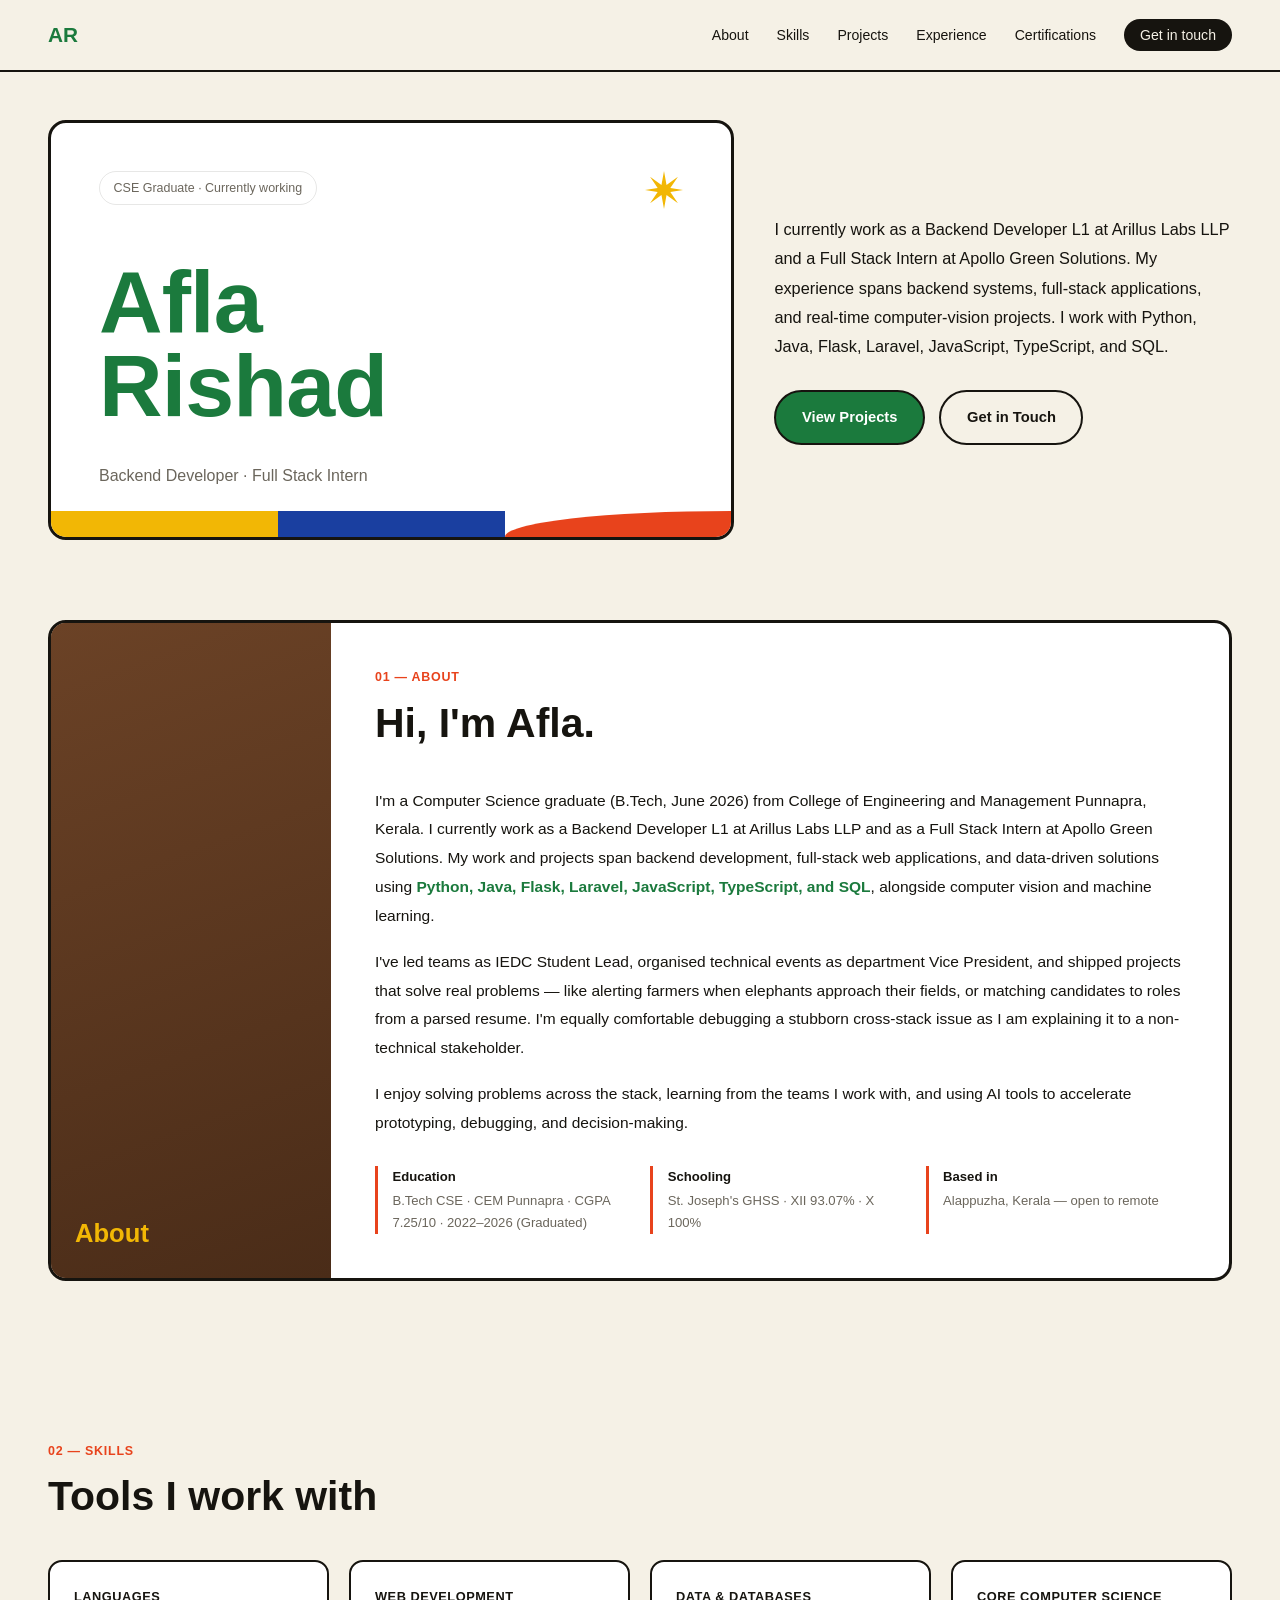
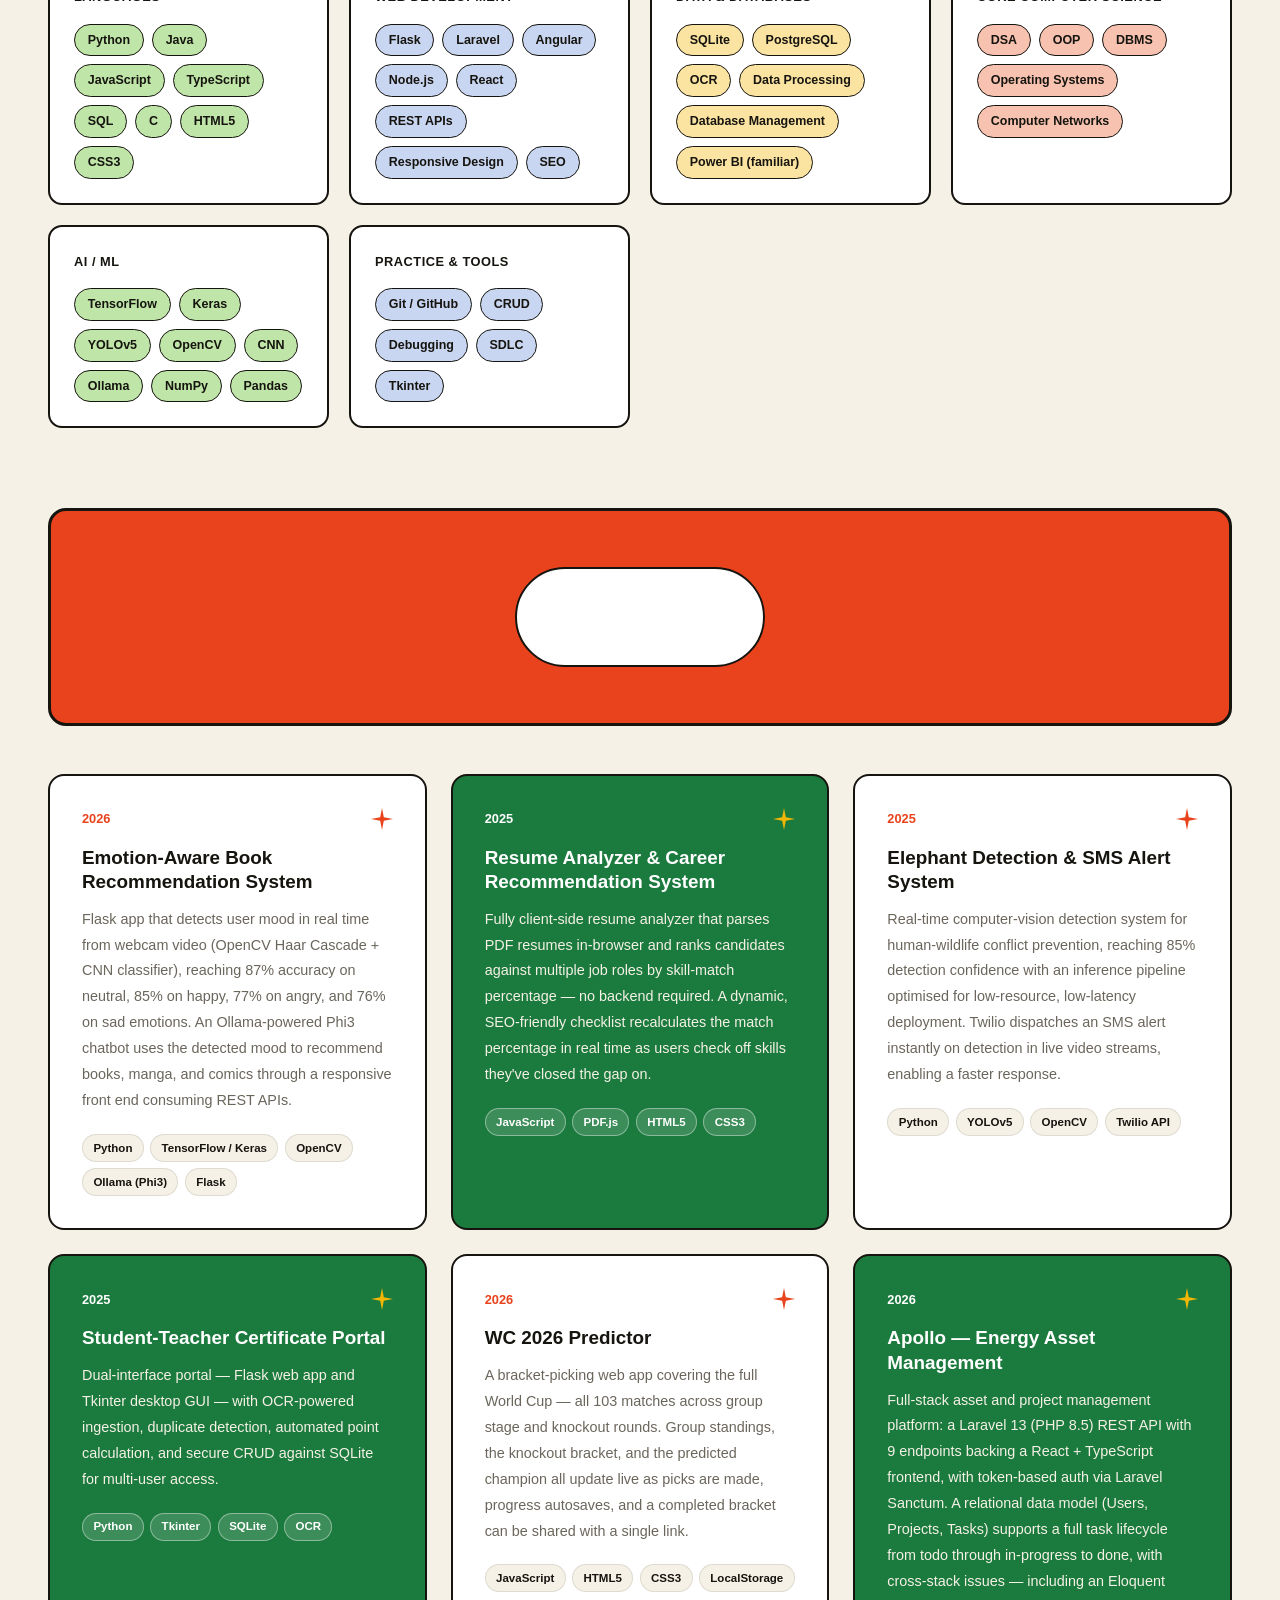
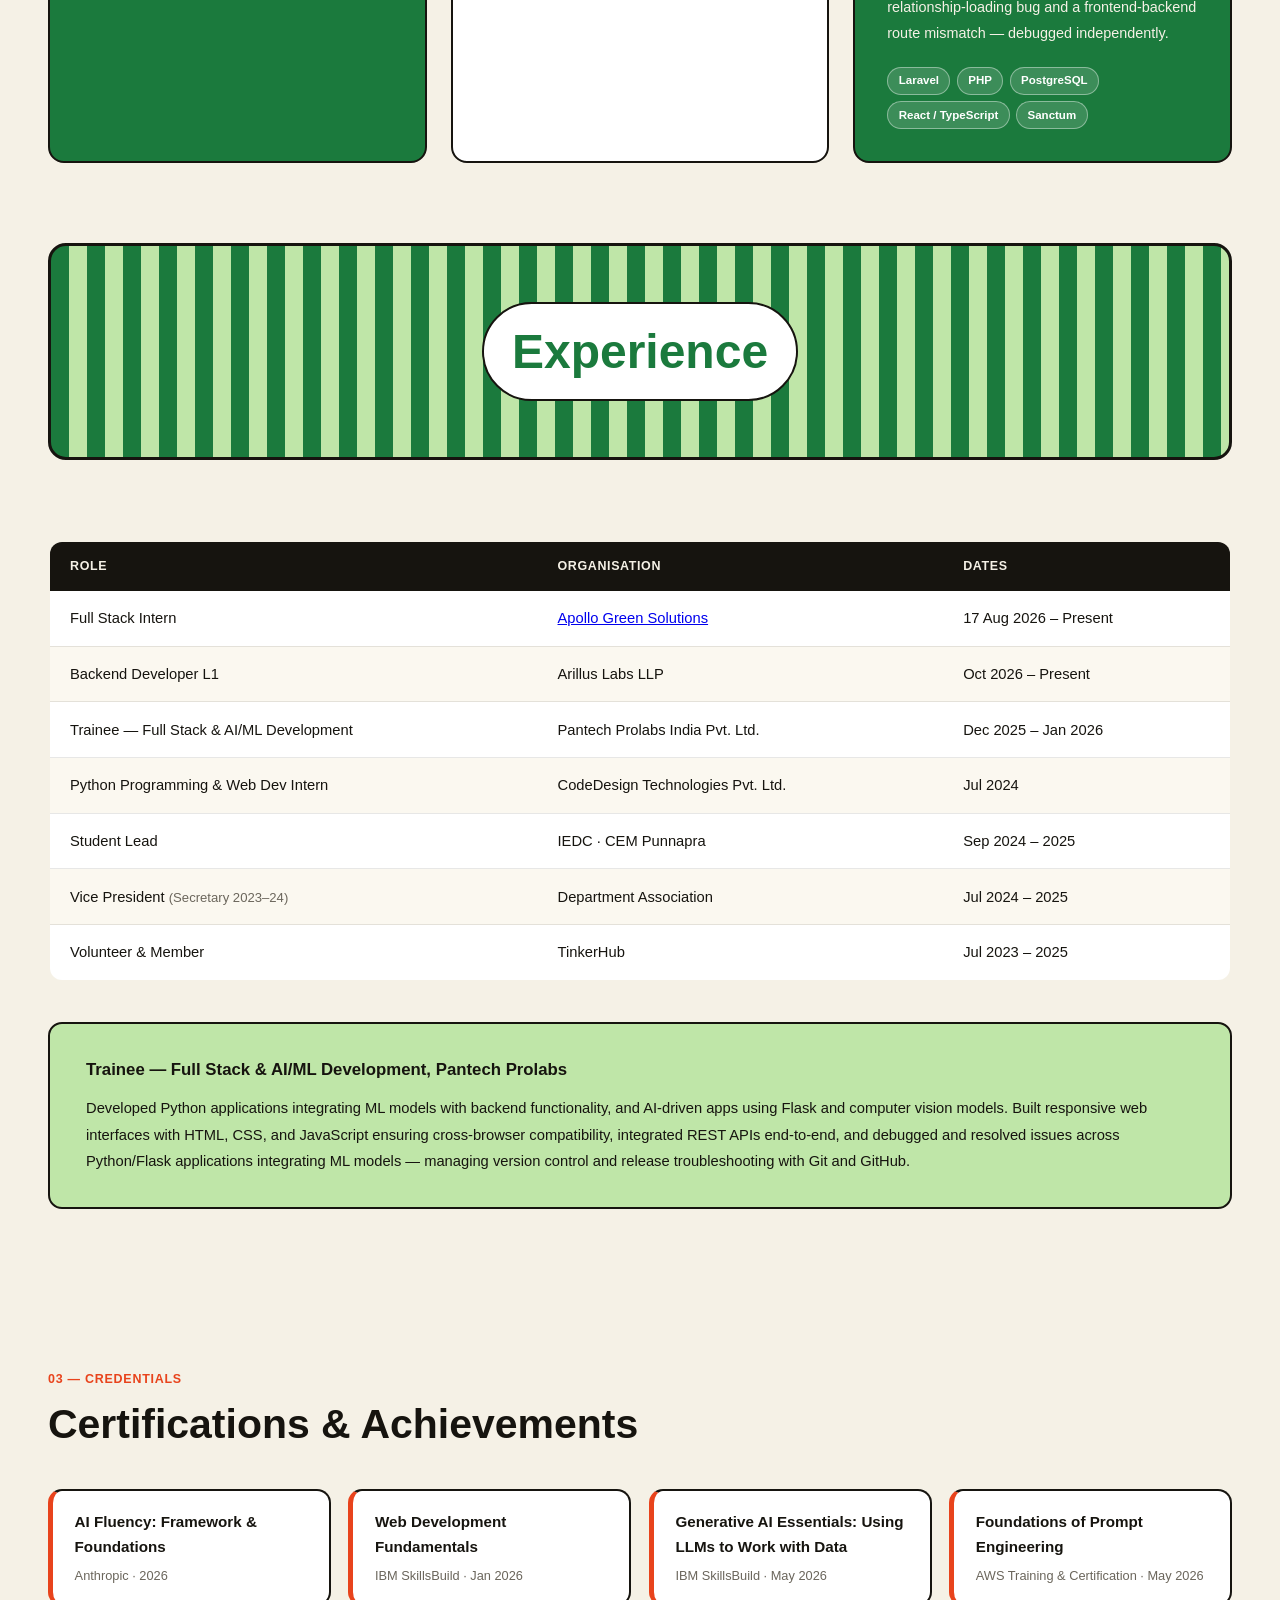
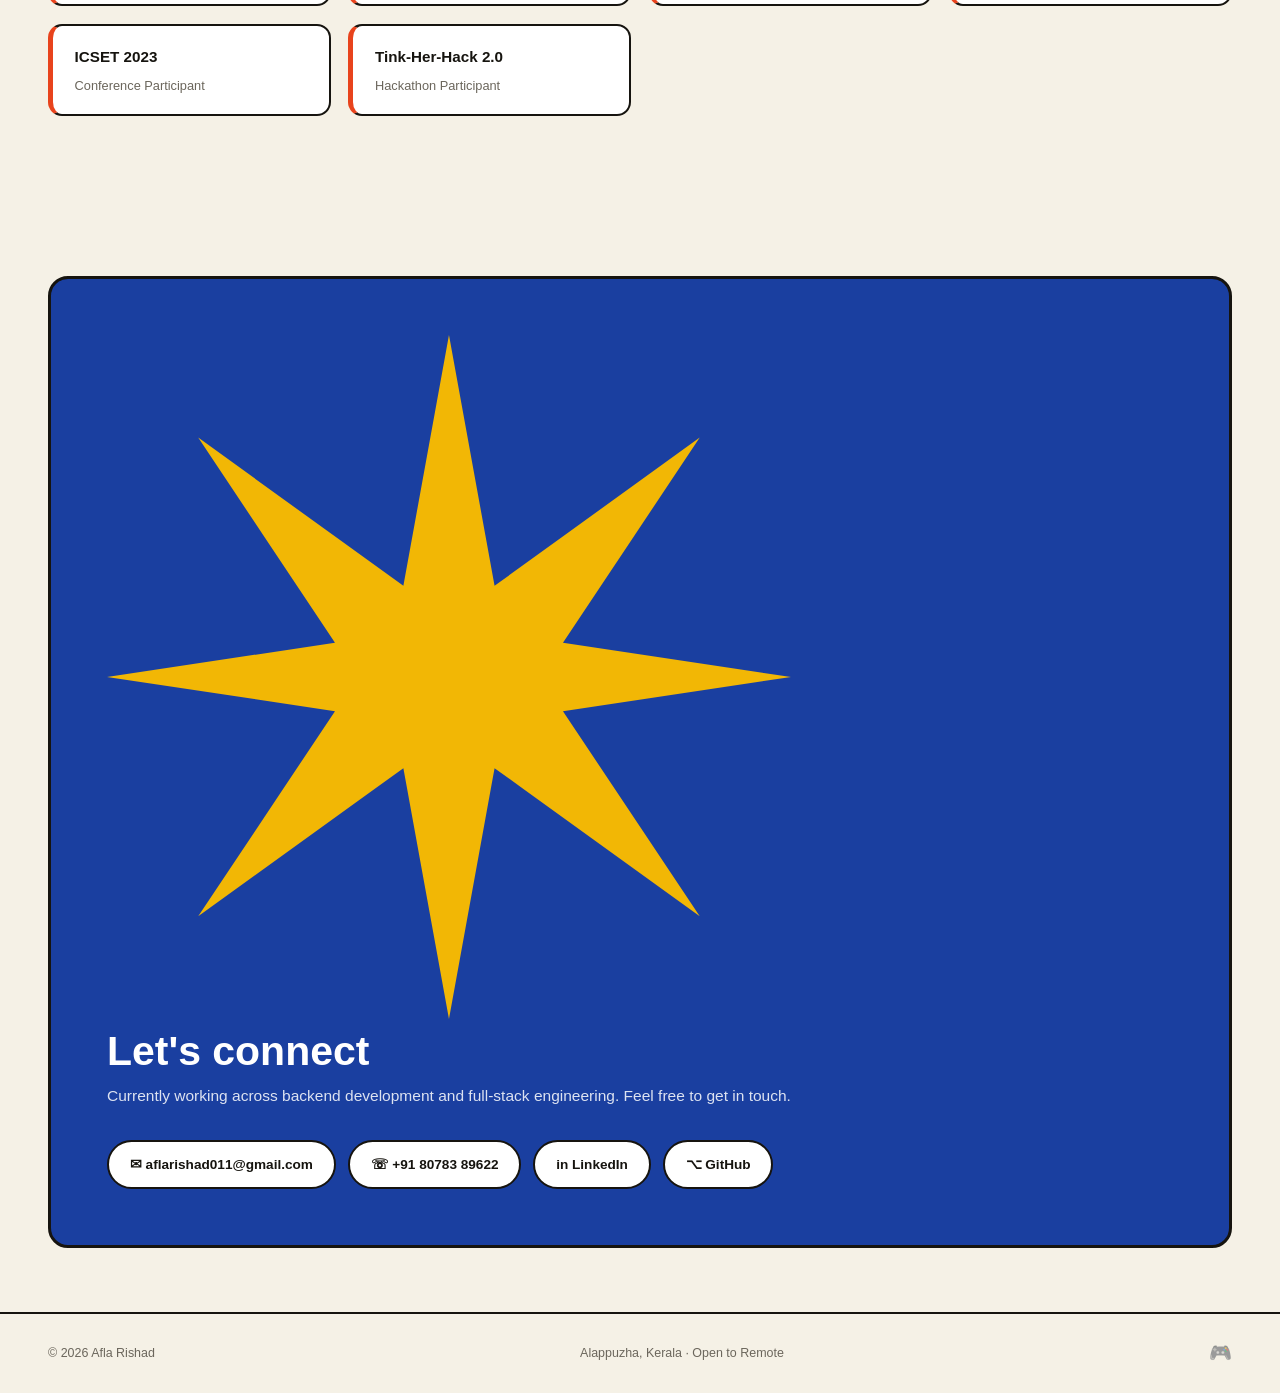
==== commit 23176e86: "Update current role and availability Co-authored-by: Copilot <223556219+Copilot@users.noreply.github" ====
--- a/index.html
+++ b/index.html
@@ -3,7 +3,7 @@
 <head>
   <meta charset="UTF-8" />
   <meta name="viewport" content="width=device-width, initial-scale=1.0" />
-  <title>Afla Rishad — Software Engineer</title>
+  <title>Afla Rishad — Backend Developer & Full Stack Intern</title>
   <link href="https://fonts.googleapis.com/css2?family=Space+Grotesk:wght@500;700&family=Inter:wght@400;500;600&display=swap" rel="stylesheet">
   <link rel="stylesheet" href="style.css">
 </head>
@@ -25,13 +25,13 @@
 <section id="hero">
   <div class="hero-card fade-in">
     <div class="hero-card-top">
-      <span class="hero-tag">CSE Graduate · open to work</span>
+      <span class="hero-tag">CSE Graduate · Currently working</span>
       <span class="hero-sun" aria-hidden="true">
         <svg viewBox="0 0 60 60"><path d="M30 0 L34 22 L52 9 L40 27 L60 30 L40 33 L52 51 L34 38 L30 60 L26 38 L8 51 L20 33 L0 30 L20 27 L8 9 L26 22 Z" fill="currentColor"/></svg>
       </span>
     </div>
     <h1>Afla<br>Rishad</h1>
-    <p class="hero-role">Software Engineer · Web Developer · AI/ML</p>
+    <p class="hero-role">Backend Developer · Full Stack Intern</p>
     <div class="hero-shapes" aria-hidden="true">
       <span class="shape shape-yellow"></span>
       <span class="shape shape-blue"></span>
@@ -40,10 +40,9 @@
   </div>
   <div class="hero-side fade-in">
     <p class="hero-desc">
-      I build full-stack applications, backend systems, and real-time computer-vision
-      products — from a resume-matching engine to an elephant-detection alert system
-      that protects farmland. Comfortable debugging across the stack, from Eloquent
-      relationship bugs to frontend-backend route mismatches. Hands-on with Python, Java,
+      I currently work as a Backend Developer L1 at Arillus Labs LLP and a Full Stack
+      Intern at Apollo Green Solutions. My experience spans backend systems, full-stack
+      applications, and real-time computer-vision projects. I work with Python, Java,
       Flask, Laravel, JavaScript, TypeScript, and SQL.
     </p>
     <div class="hero-cta">
@@ -64,10 +63,11 @@
       <h2>Hi, I'm Afla.</h2>
       <p>
         I'm a Computer Science graduate (B.Tech, June 2026) from College of Engineering
-        and Management Punnapra, Kerala, with hands-on experience building
-        full-stack web applications, backend systems, and data-driven solutions using
-        <strong>Python, Java, Flask, Laravel, JavaScript, TypeScript, and SQL</strong> —
-        alongside real-time computer vision and machine learning systems.
+        and Management Punnapra, Kerala. I currently work as a Backend Developer L1 at
+        Arillus Labs LLP and as a Full Stack Intern at Apollo Green Solutions. My work
+        and projects span backend development, full-stack web applications, and
+        data-driven solutions using <strong>Python, Java, Flask, Laravel, JavaScript,
+        TypeScript, and SQL</strong>, alongside computer vision and machine learning.
       </p>
       <p>
         I've led teams as IEDC Student Lead, organised technical events as department
@@ -77,9 +77,8 @@
         issue as I am explaining it to a non-technical stakeholder.
       </p>
       <p>
-        I treat AI tools as collaborators throughout my workflow — accelerating
-        prototypes, debugging logic, and refining decisions — and I'm now looking for
-        full-time roles, internships, or remote work in software, web, or AI/ML.
+        I enjoy solving problems across the stack, learning from the teams I work with,
+        and using AI tools to accelerate prototyping, debugging, and decision-making.
       </p>
       <div class="about-facts">
         <div class="fact"><strong>Education</strong><span>B.Tech CSE · CEM Punnapra · CGPA 7.25/10 · 2022–2026 (Graduated)</span></div>
@@ -324,7 +323,7 @@
       <tr>
         <td>Backend Developer L1</td>
         <td>Arillus Labs LLP</td>
-        <td>18 Sep 2026 – Present</td>
+        <td>Oct 2026 – Present</td>
       </tr>
       <tr>
         <td>Trainee — Full Stack & AI/ML Development</td>
@@ -388,8 +387,8 @@
       <span class="hero-sun small" aria-hidden="true">
         <svg viewBox="0 0 60 60"><path d="M30 0 L34 22 L52 9 L40 27 L60 30 L40 33 L52 51 L34 38 L30 60 L26 38 L8 51 L20 33 L0 30 L20 27 L8 9 L26 22 Z" fill="currentColor"/></svg>
       </span>
-      <h2>Let's work together</h2>
-      <p>Open to full-time roles, internships, freelance, and remote work.</p>
+      <h2>Let's connect</h2>
+      <p>Currently working across backend development and full-stack engineering. Feel free to get in touch.</p>
     </div>
     <div class="contact-links">
       <a href="mailto:aflarishad011@gmail.com" class="contact-link">✉ aflarishad011@gmail.com</a>
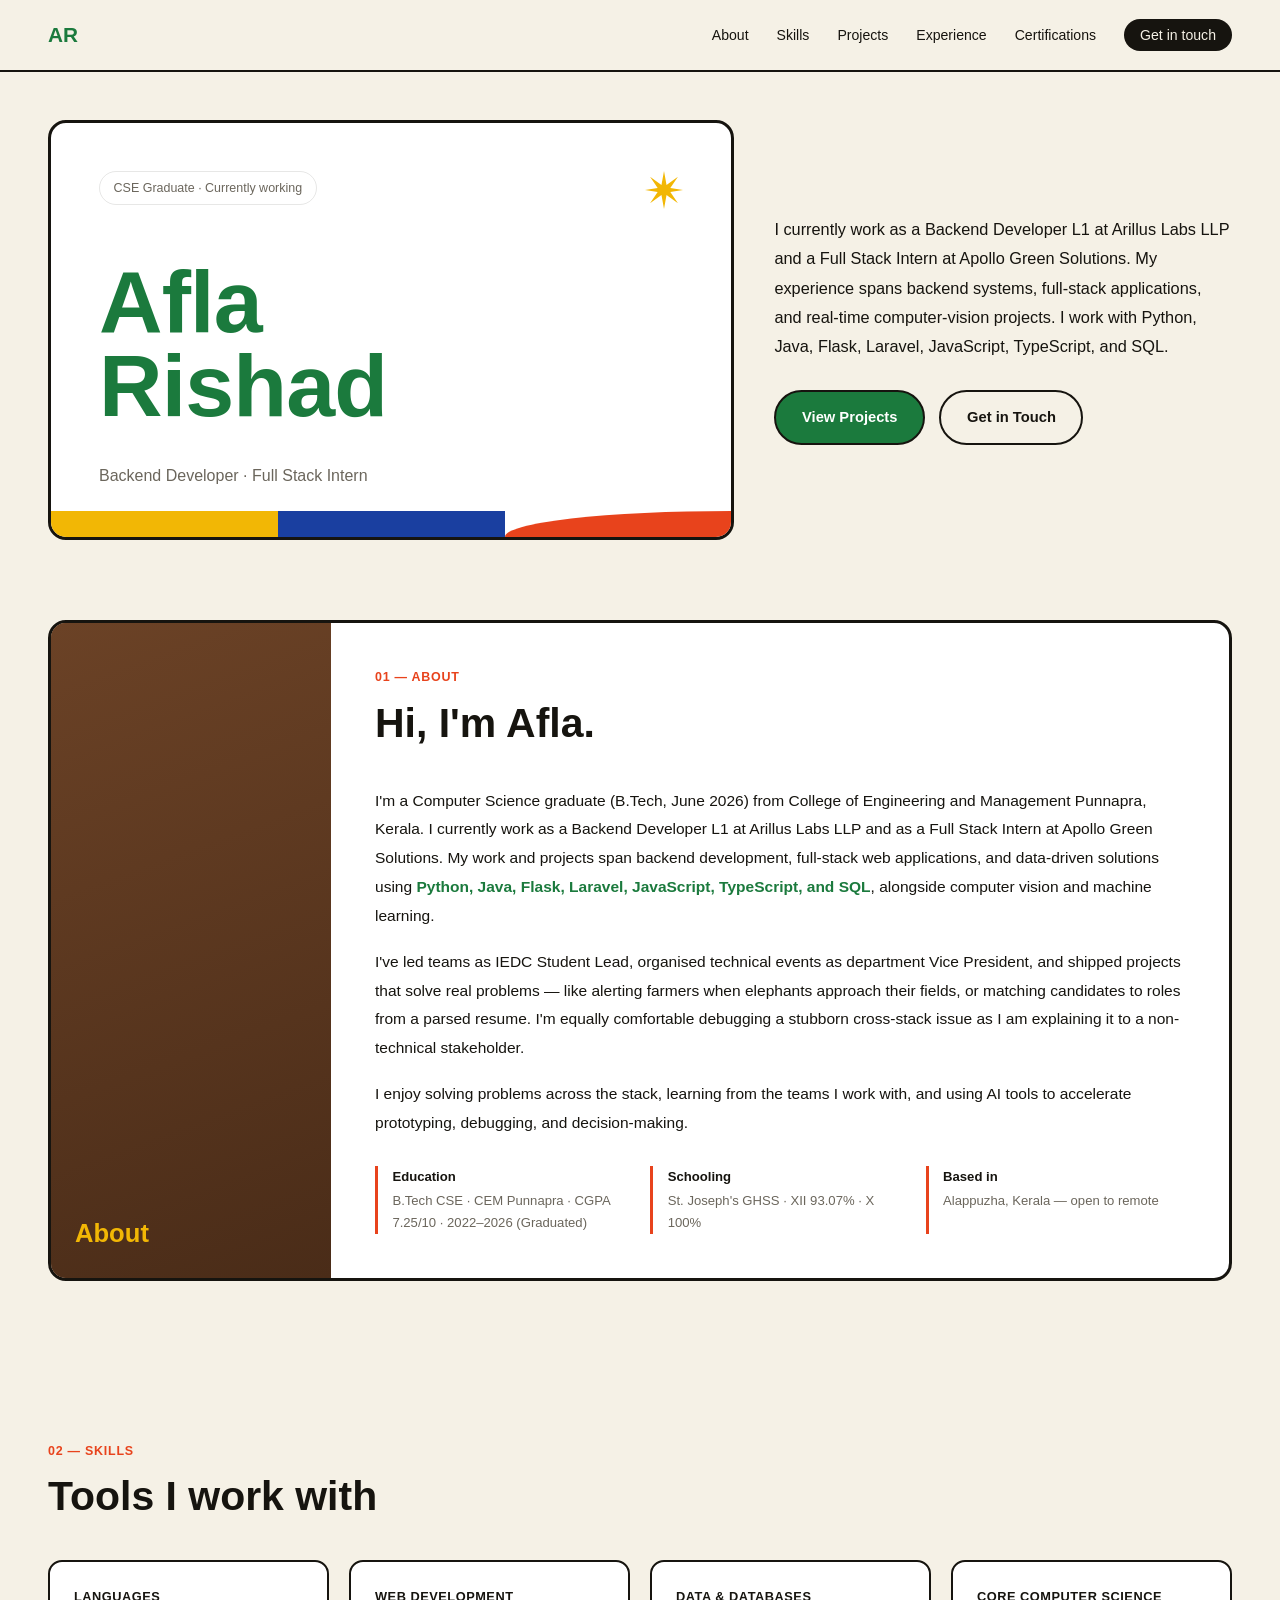
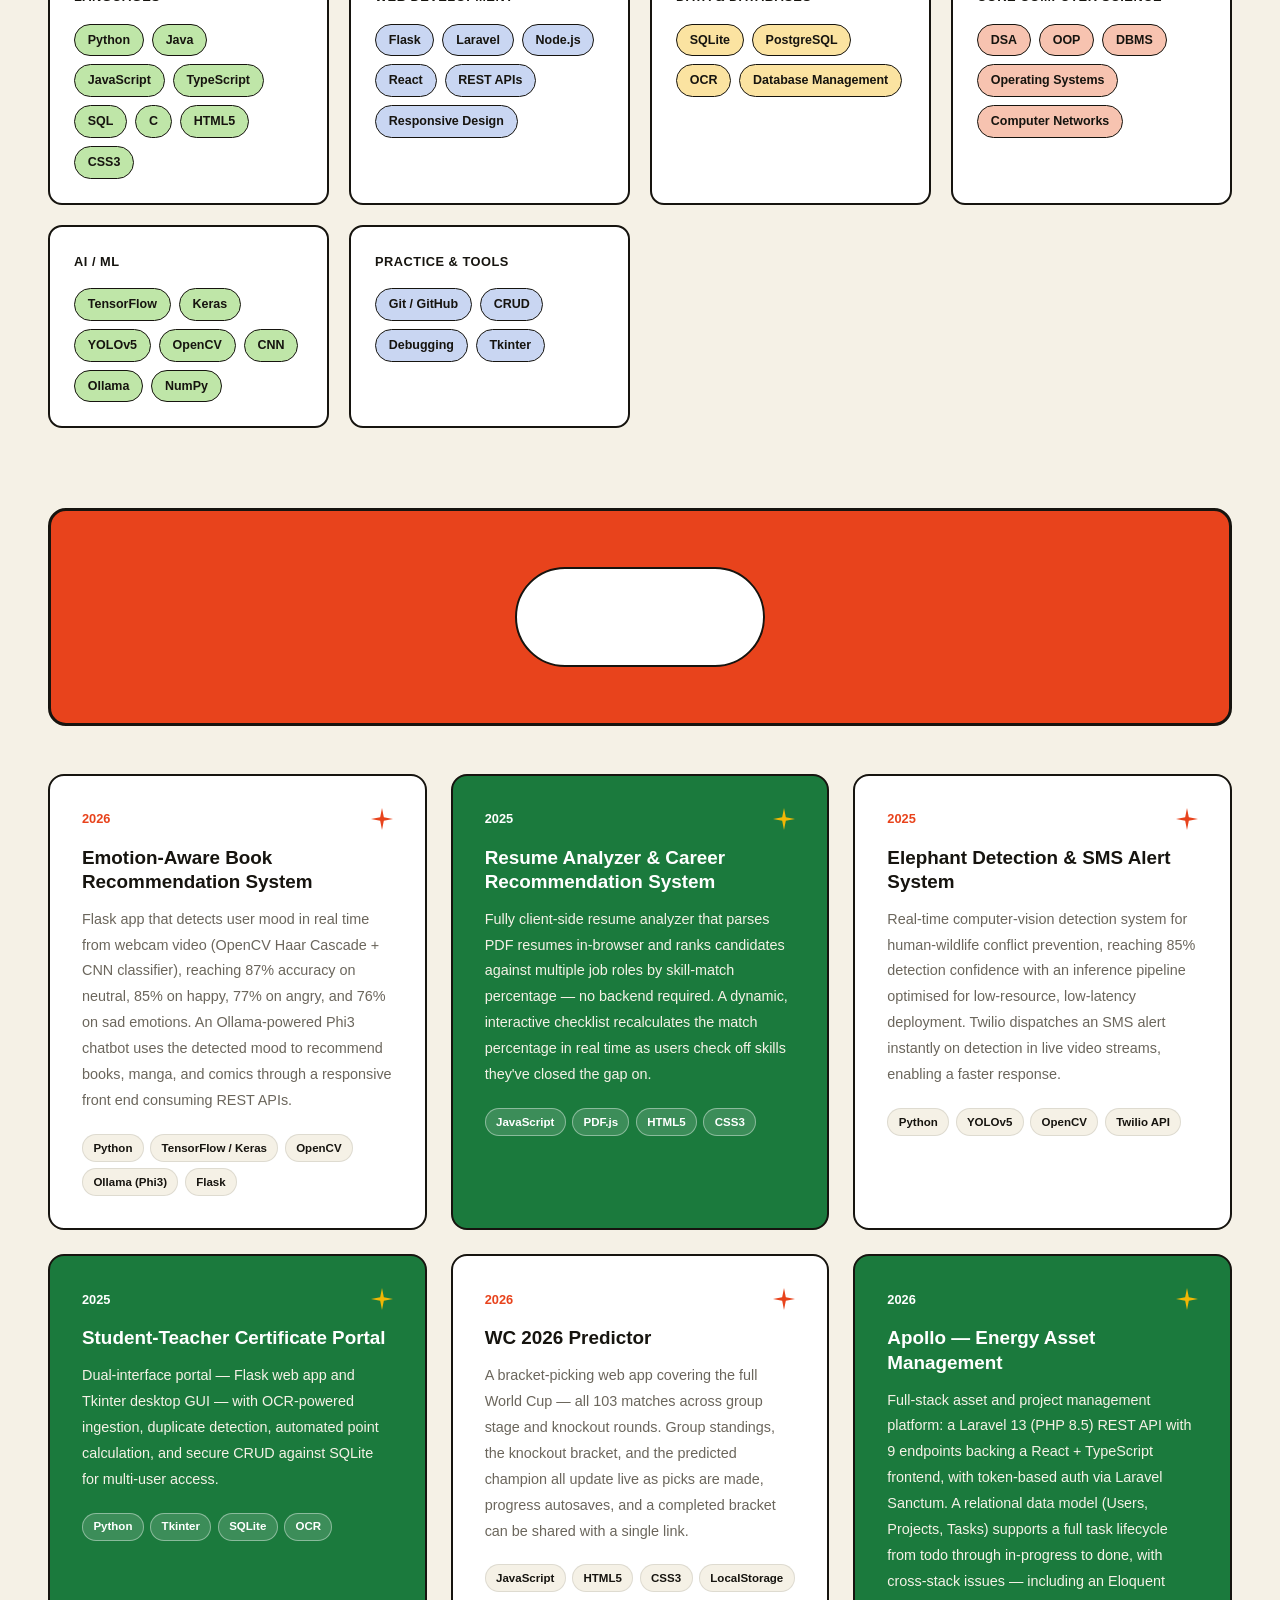
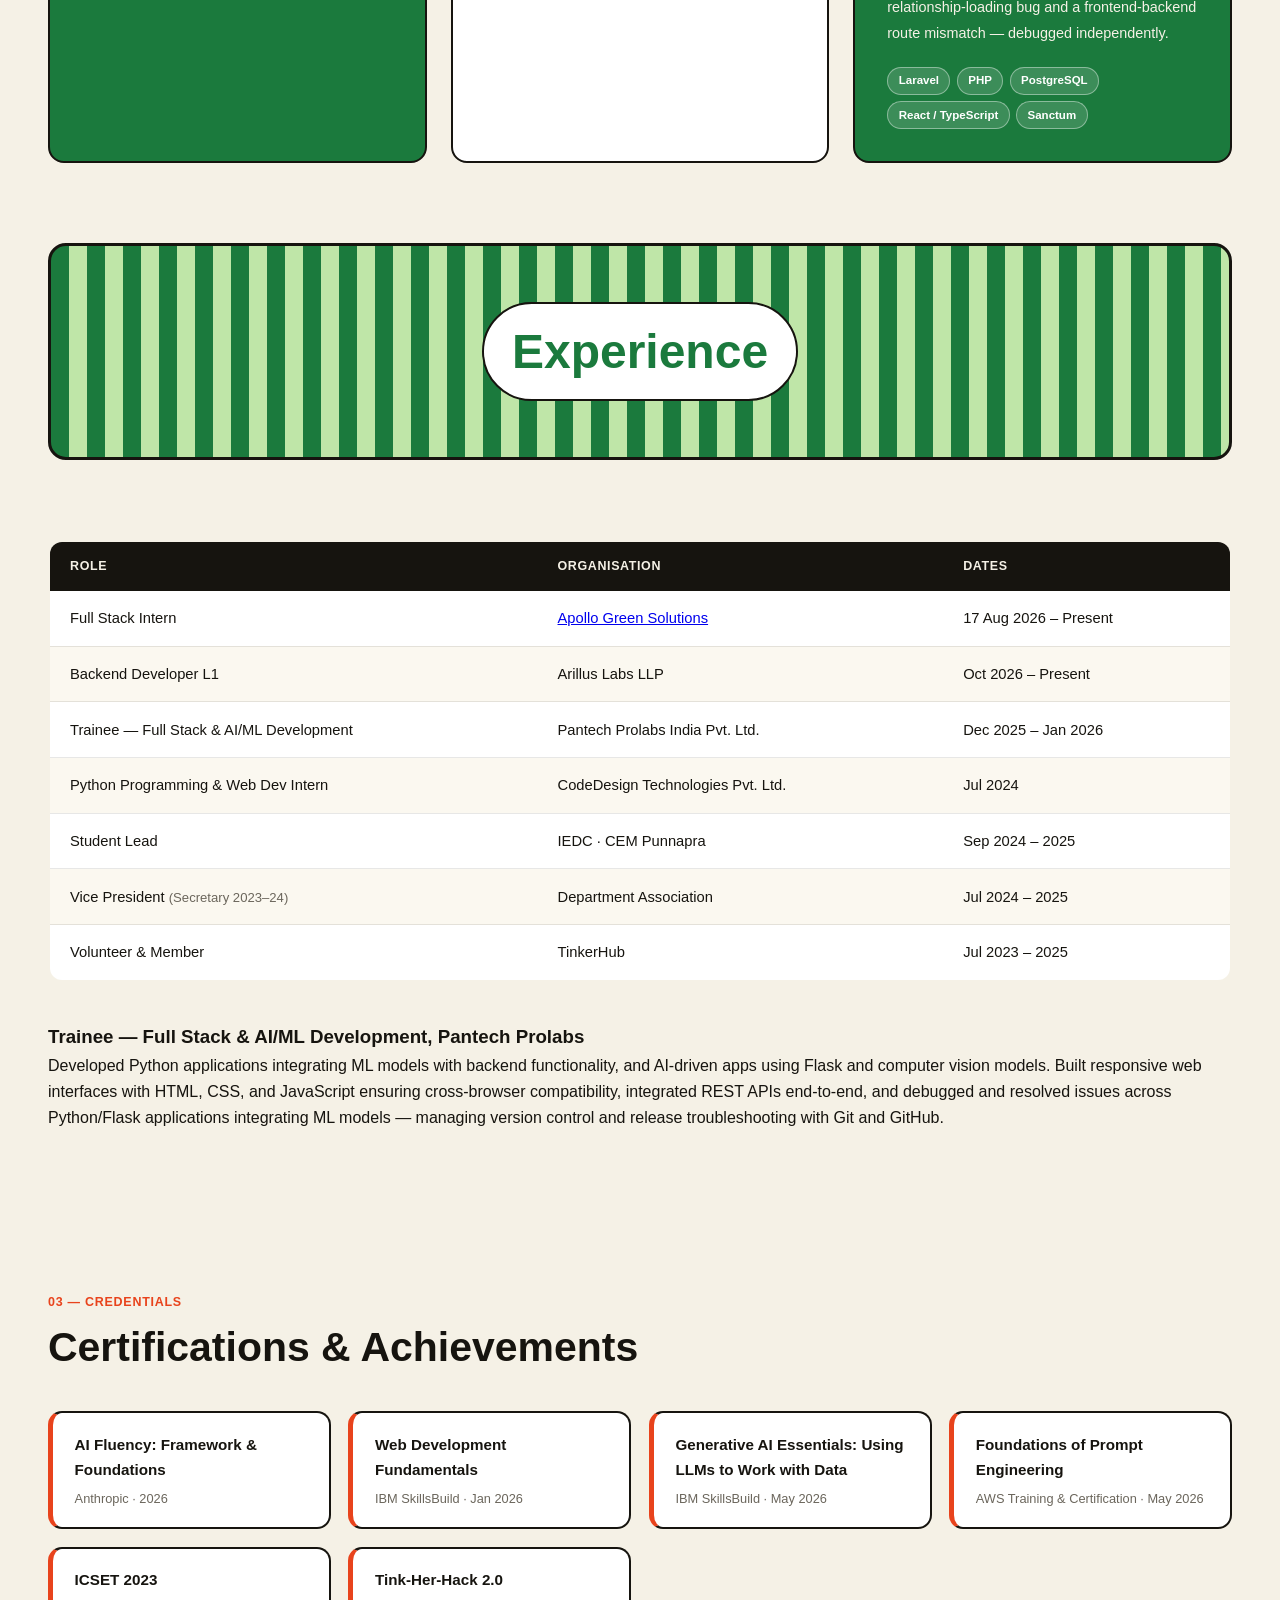
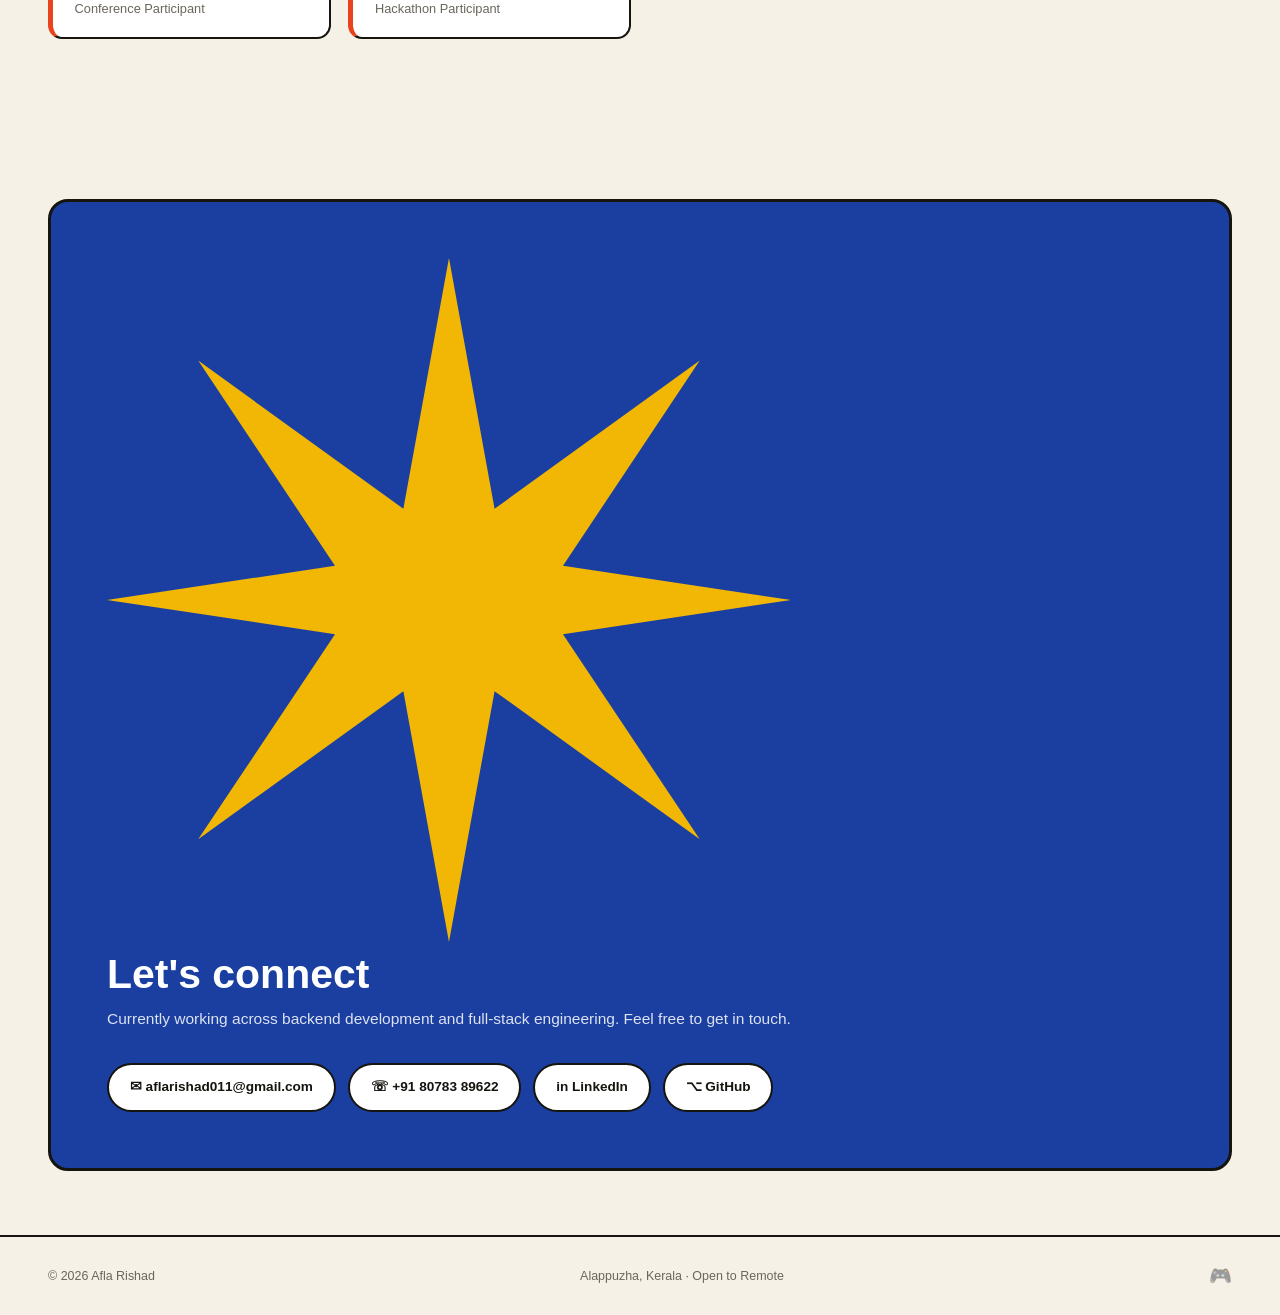
==== commit b1b25f56: "Simplify trainee experience details Co-authored-by: Copilot <223556219+Copilot@users.noreply.github." ====
--- a/index.html
+++ b/index.html
@@ -112,12 +112,10 @@
       <div class="skill-tags">
         <span class="tag tag-blue">Flask</span>
         <span class="tag tag-blue">Laravel</span>
-        <span class="tag tag-blue">Angular</span>
         <span class="tag tag-blue">Node.js</span>
         <span class="tag tag-blue">React</span>
         <span class="tag tag-blue">REST APIs</span>
         <span class="tag tag-blue">Responsive Design</span>
-        <span class="tag tag-blue">SEO</span>
       </div>
     </div>
     <div class="skill-group">
@@ -126,9 +124,7 @@
         <span class="tag tag-yellow">SQLite</span>
         <span class="tag tag-yellow">PostgreSQL</span>
         <span class="tag tag-yellow">OCR</span>
-        <span class="tag tag-yellow">Data Processing</span>
         <span class="tag tag-yellow">Database Management</span>
-        <span class="tag tag-yellow">Power BI (familiar)</span>
       </div>
     </div>
     <div class="skill-group">
@@ -151,7 +147,6 @@
         <span class="tag tag-green">CNN</span>
         <span class="tag tag-green">Ollama</span>
         <span class="tag tag-green">NumPy</span>
-        <span class="tag tag-green">Pandas</span>
       </div>
     </div>
     <div class="skill-group">
@@ -160,7 +155,6 @@
         <span class="tag tag-blue">Git / GitHub</span>
         <span class="tag tag-blue">CRUD</span>
         <span class="tag tag-blue">Debugging</span>
-        <span class="tag tag-blue">SDLC</span>
         <span class="tag tag-blue">Tkinter</span>
       </div>
     </div>
@@ -209,7 +203,7 @@
       <p>
         Fully client-side resume analyzer that parses PDF resumes in-browser and ranks
         candidates against multiple job roles by skill-match percentage — no backend
-        required. A dynamic, SEO-friendly checklist recalculates the match percentage in
+        required. A dynamic, interactive checklist recalculates the match percentage in
         real time as users check off skills they've closed the gap on.
       </p>
       <div class="project-stack">
@@ -353,7 +347,7 @@
     </tbody>
   </table>
 
-  <div class="exp-detail fade-in">
+  <div class="fade-in">
     <h3>Trainee — Full Stack & AI/ML Development, Pantech Prolabs</h3>
     <p>
       Developed Python applications integrating ML models with backend functionality,
--- a/style.css
+++ b/style.css
@@ -586,25 +586,6 @@
   font-size: 0.82rem;
 }
 
-.exp-detail {
-  background: var(--green-light);
-  border: 2px solid var(--ink);
-  border-radius: 14px;
-  padding: 2rem 2.25rem;
-}
-
-.exp-detail h3 {
-  font-family: 'Space Grotesk', sans-serif;
-  font-size: 1.05rem;
-  margin-bottom: 0.75rem;
-}
-
-.exp-detail p {
-  font-size: 0.92rem;
-  line-height: 1.8;
-  color: var(--ink);
-}
-
 /* ── CERTIFICATIONS ── */
 
 .cert-grid {
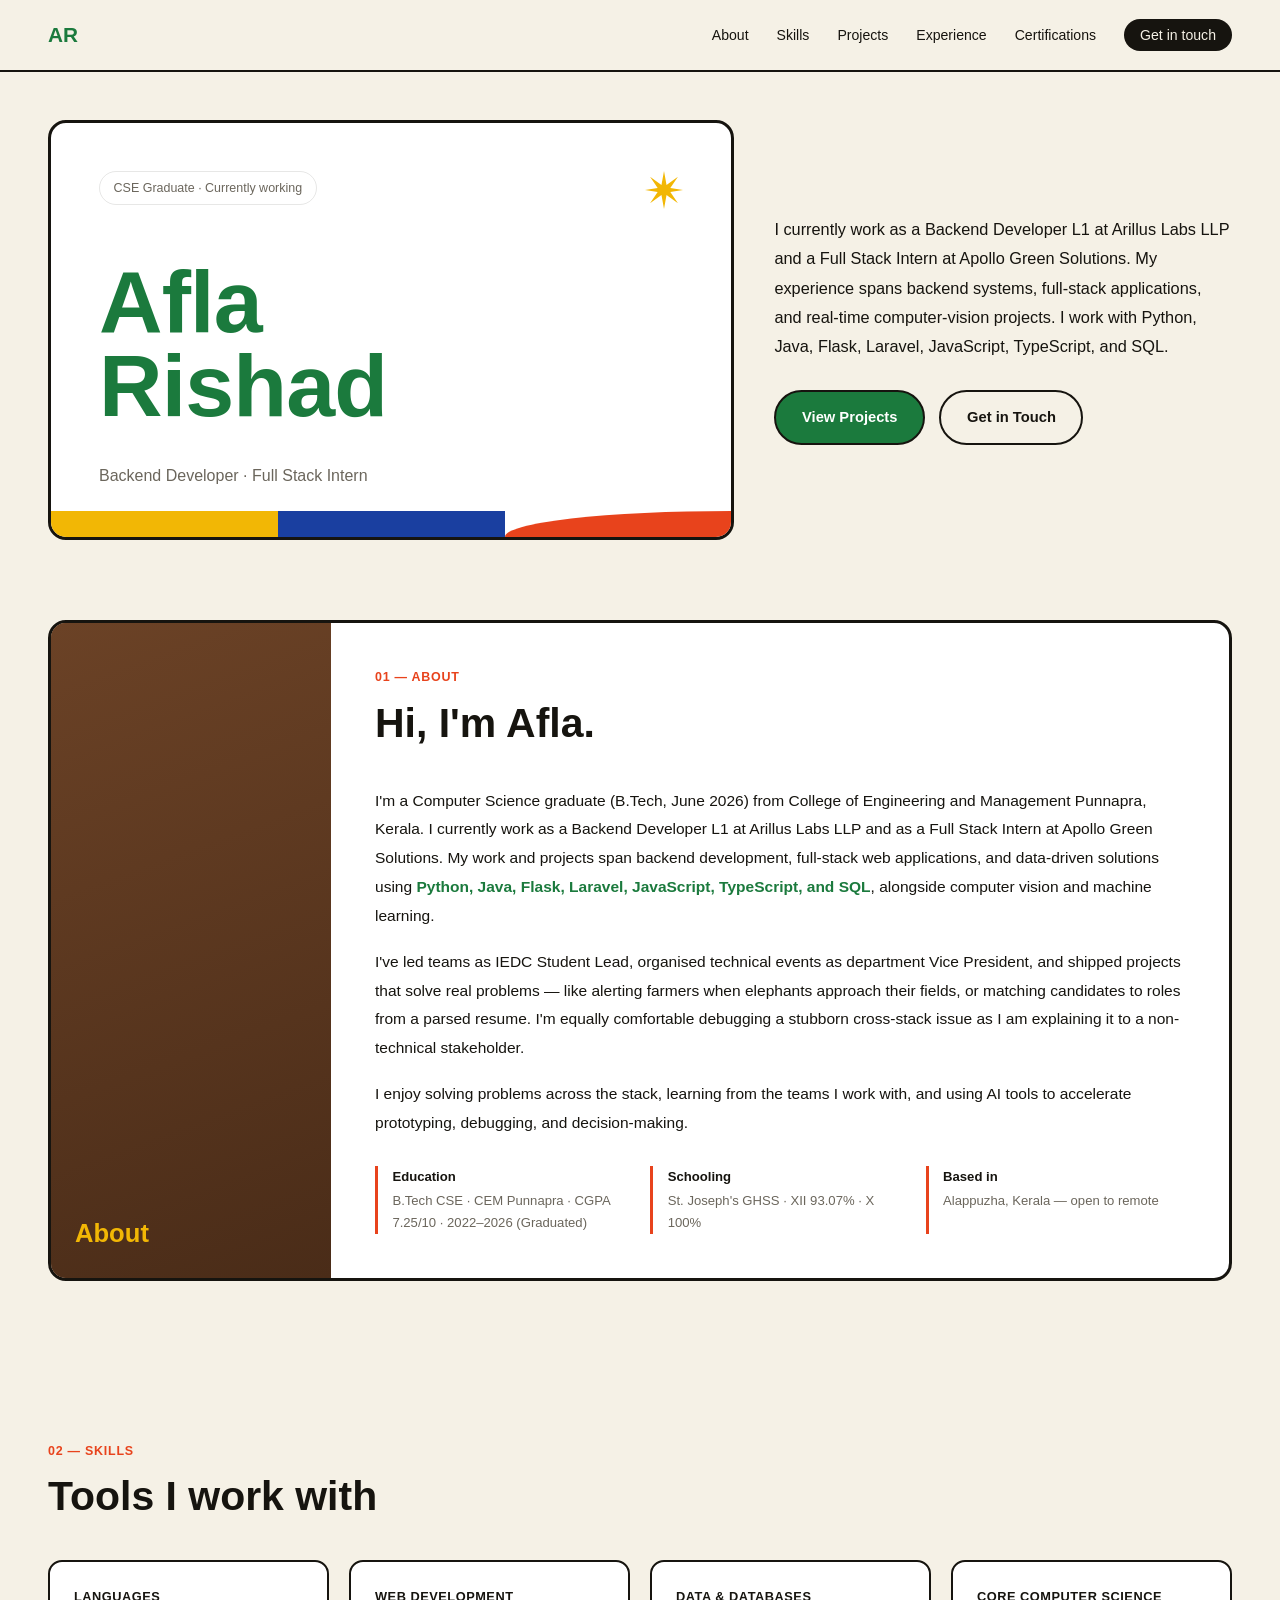
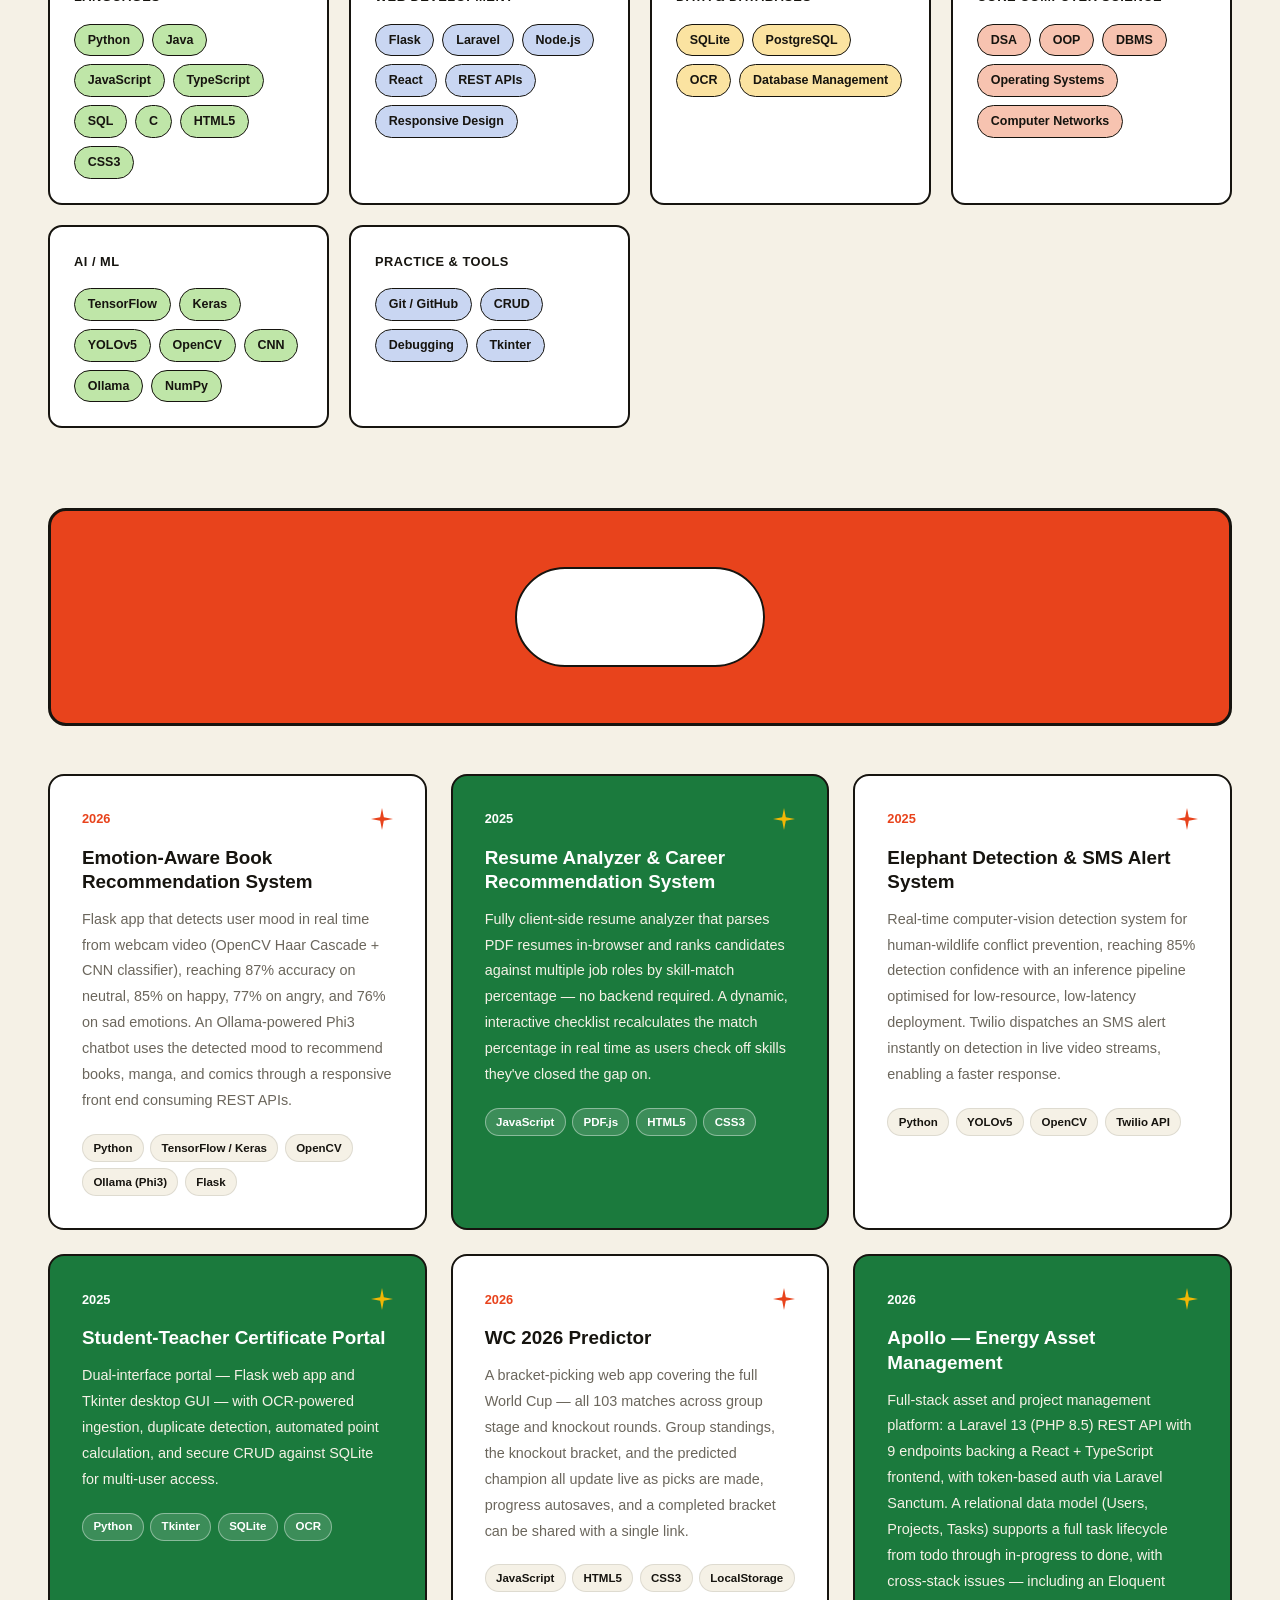
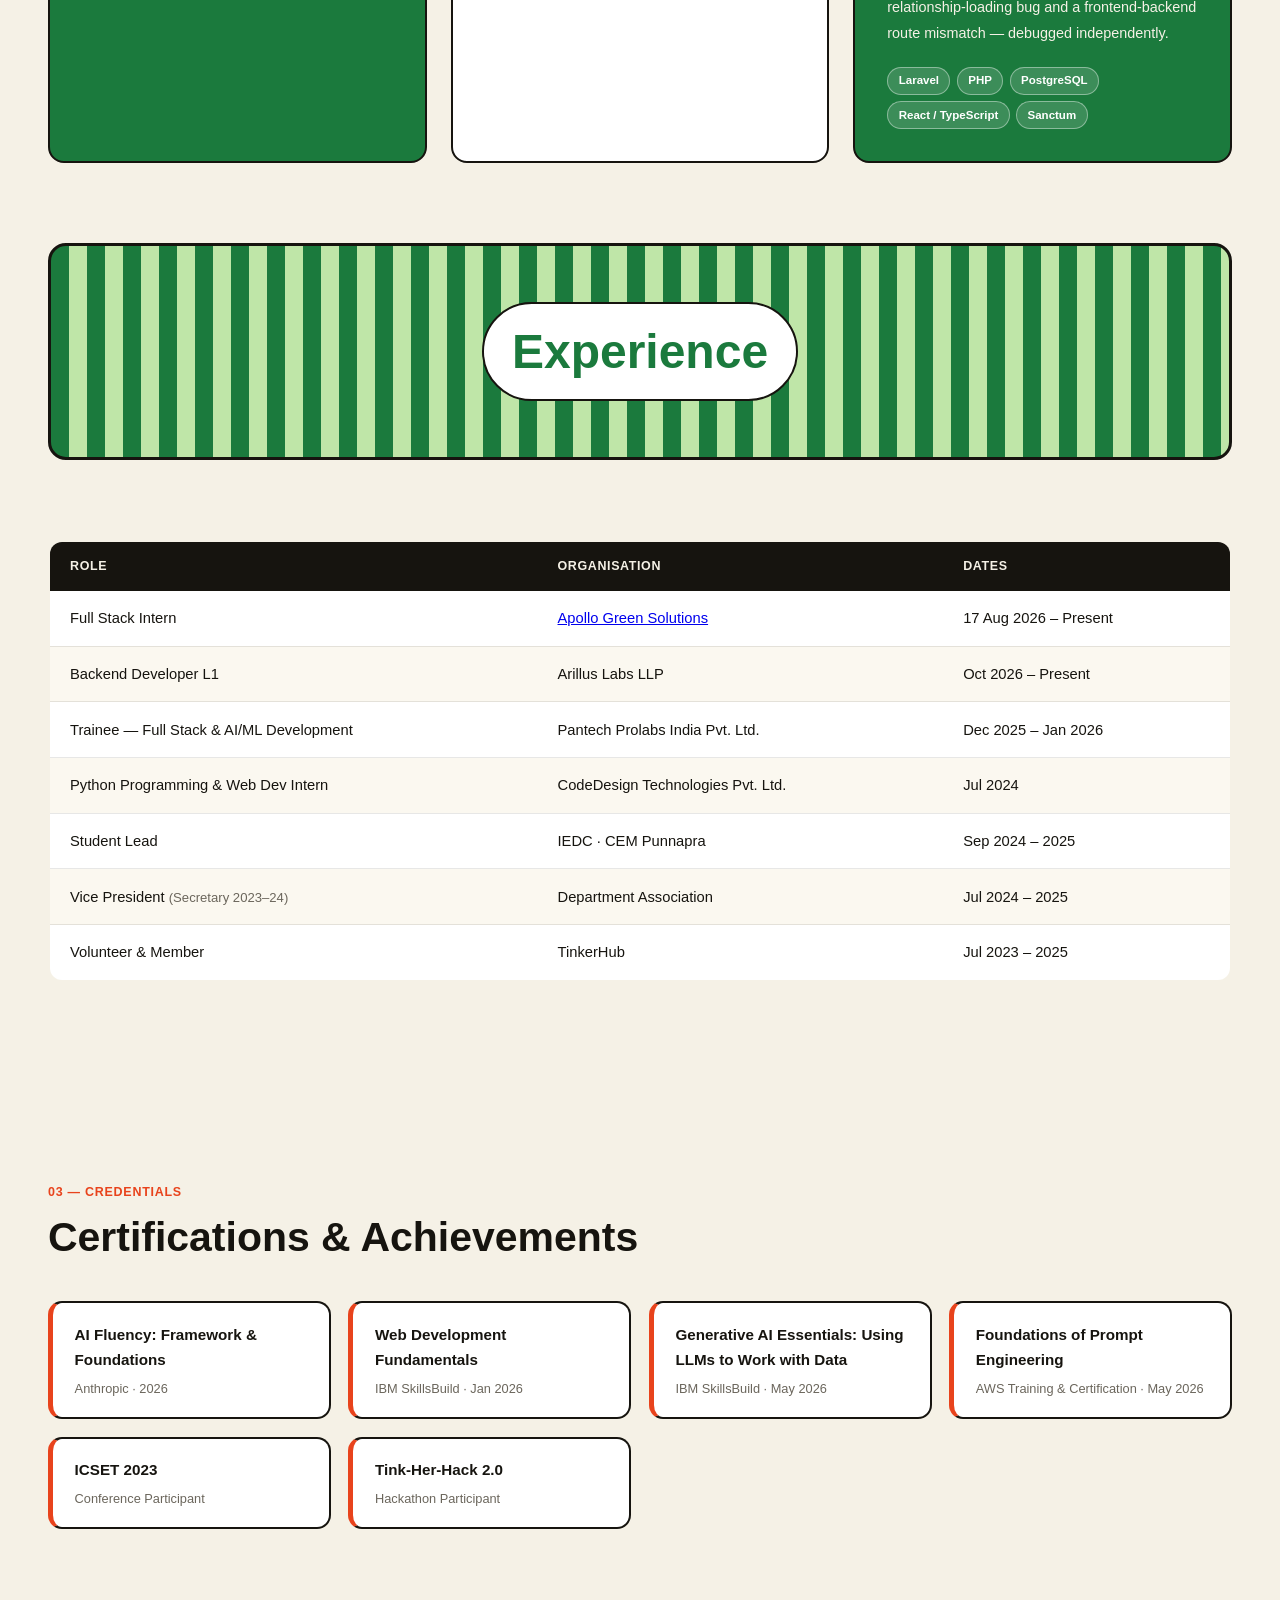
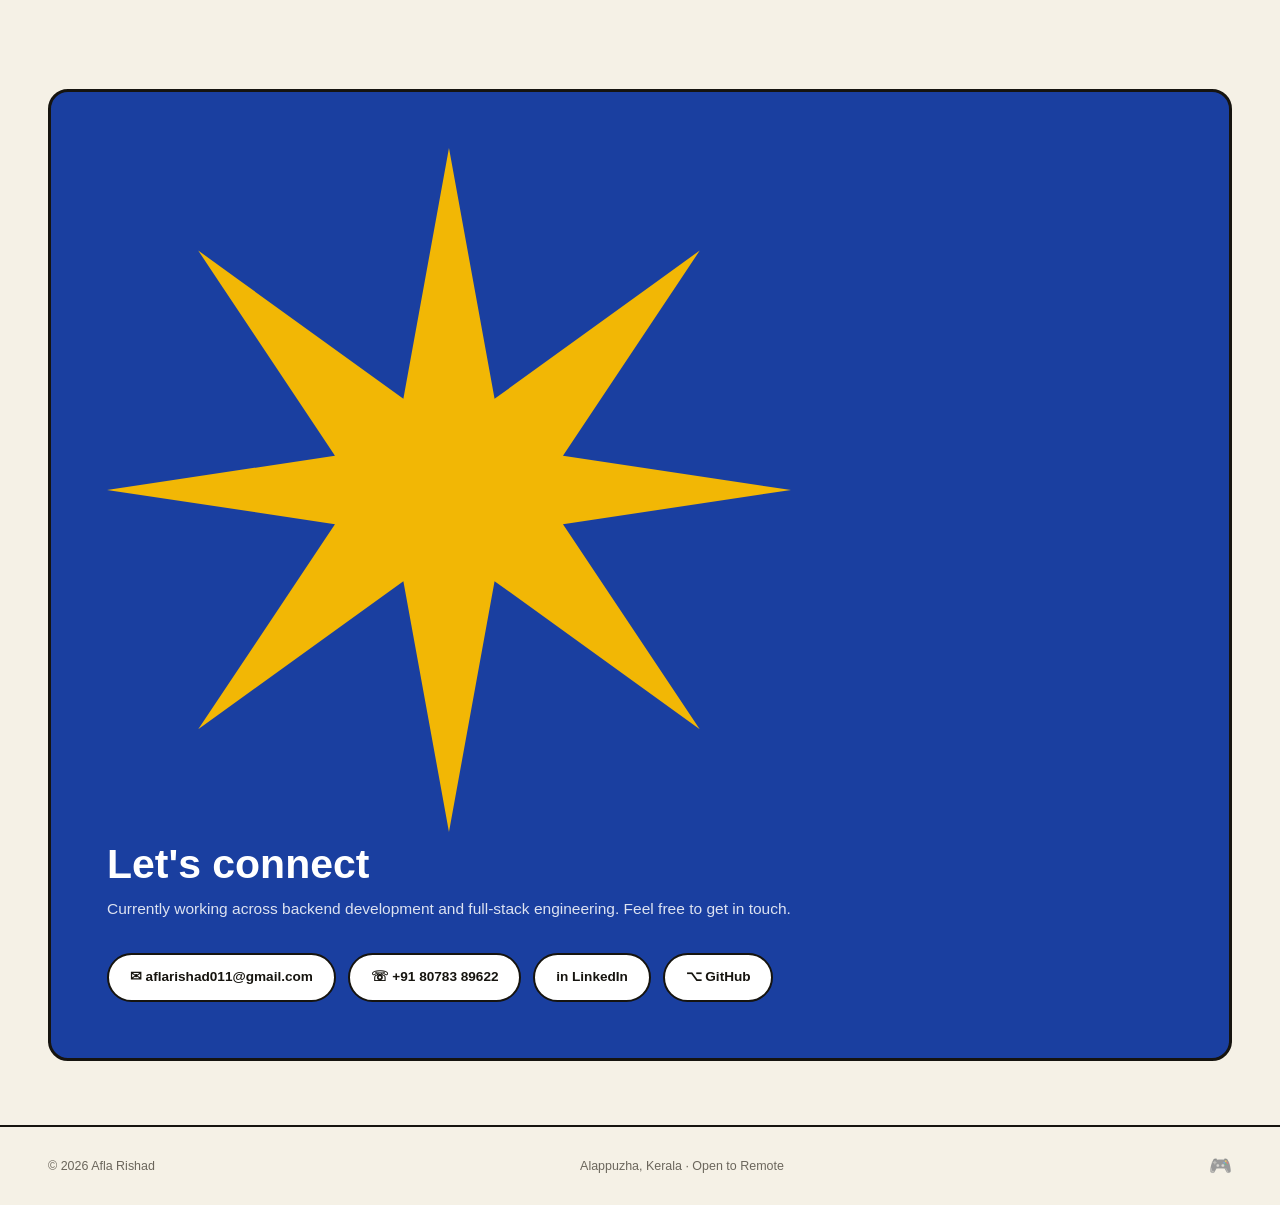
==== commit 58bf959a: "Remove trainee detail paragraph Co-authored-by: Copilot <223556219+Copilot@users.noreply.github.com>" ====
--- a/index.html
+++ b/index.html
@@ -347,17 +347,6 @@
     </tbody>
   </table>
 
-  <div class="fade-in">
-    <h3>Trainee — Full Stack & AI/ML Development, Pantech Prolabs</h3>
-    <p>
-      Developed Python applications integrating ML models with backend functionality,
-      and AI-driven apps using Flask and computer vision models. Built responsive web
-      interfaces with HTML, CSS, and JavaScript ensuring cross-browser compatibility,
-      integrated REST APIs end-to-end, and debugged and resolved issues across
-      Python/Flask applications integrating ML models — managing version control and
-      release troubleshooting with Git and GitHub.
-    </p>
-  </div>
 </section>
 
 <!-- CERTIFICATIONS -->
